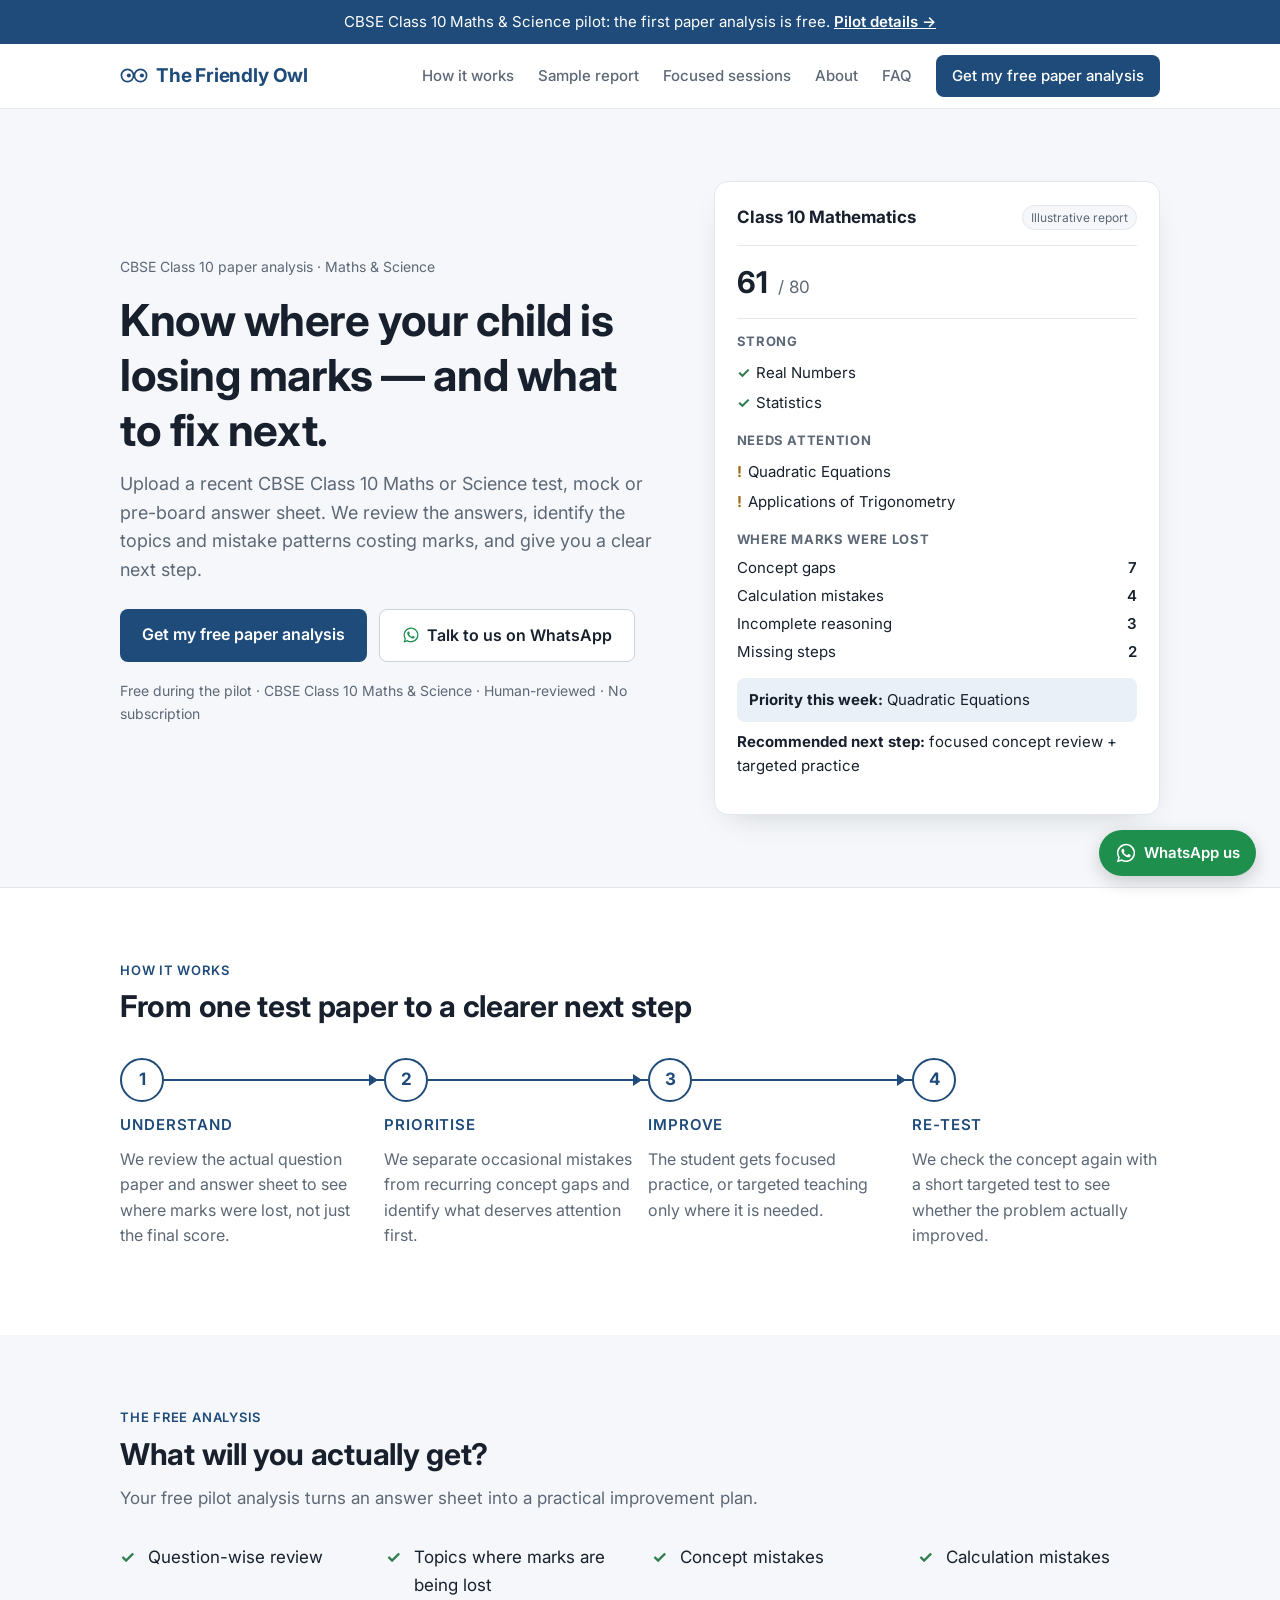
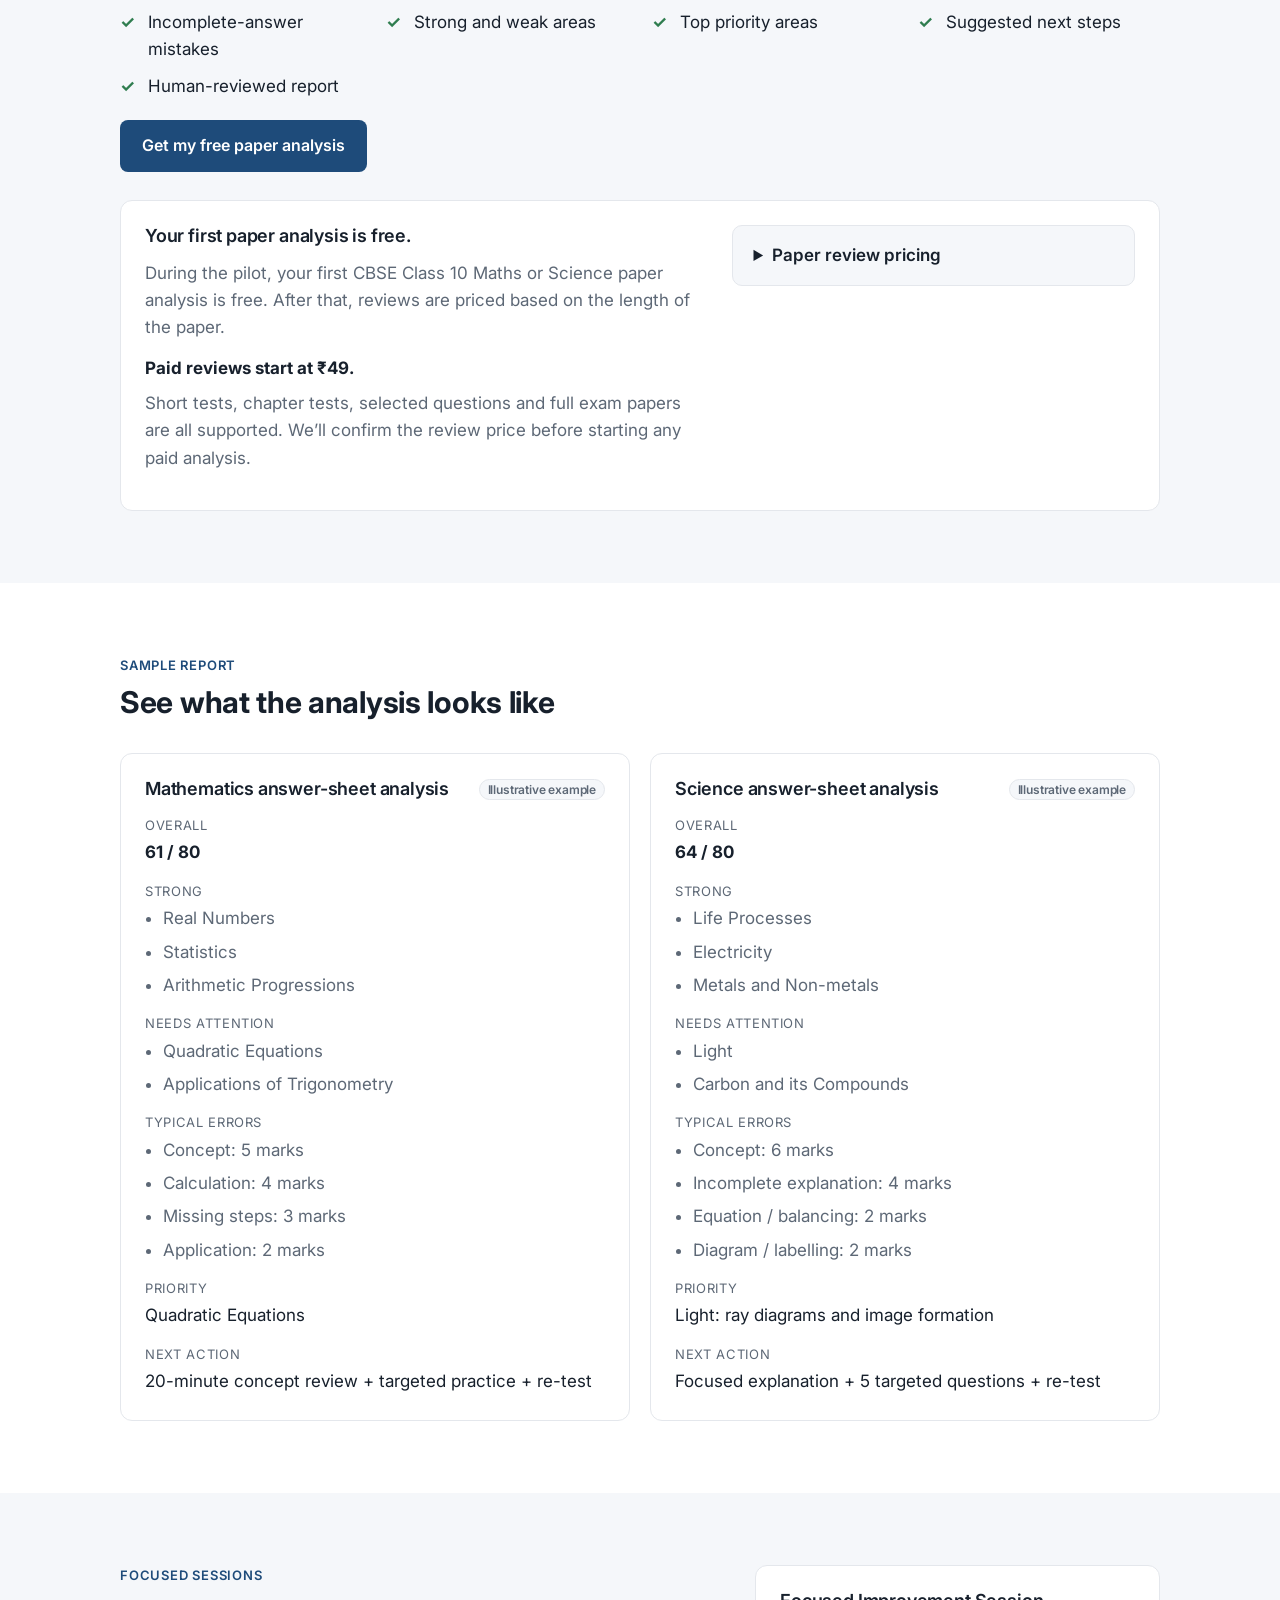
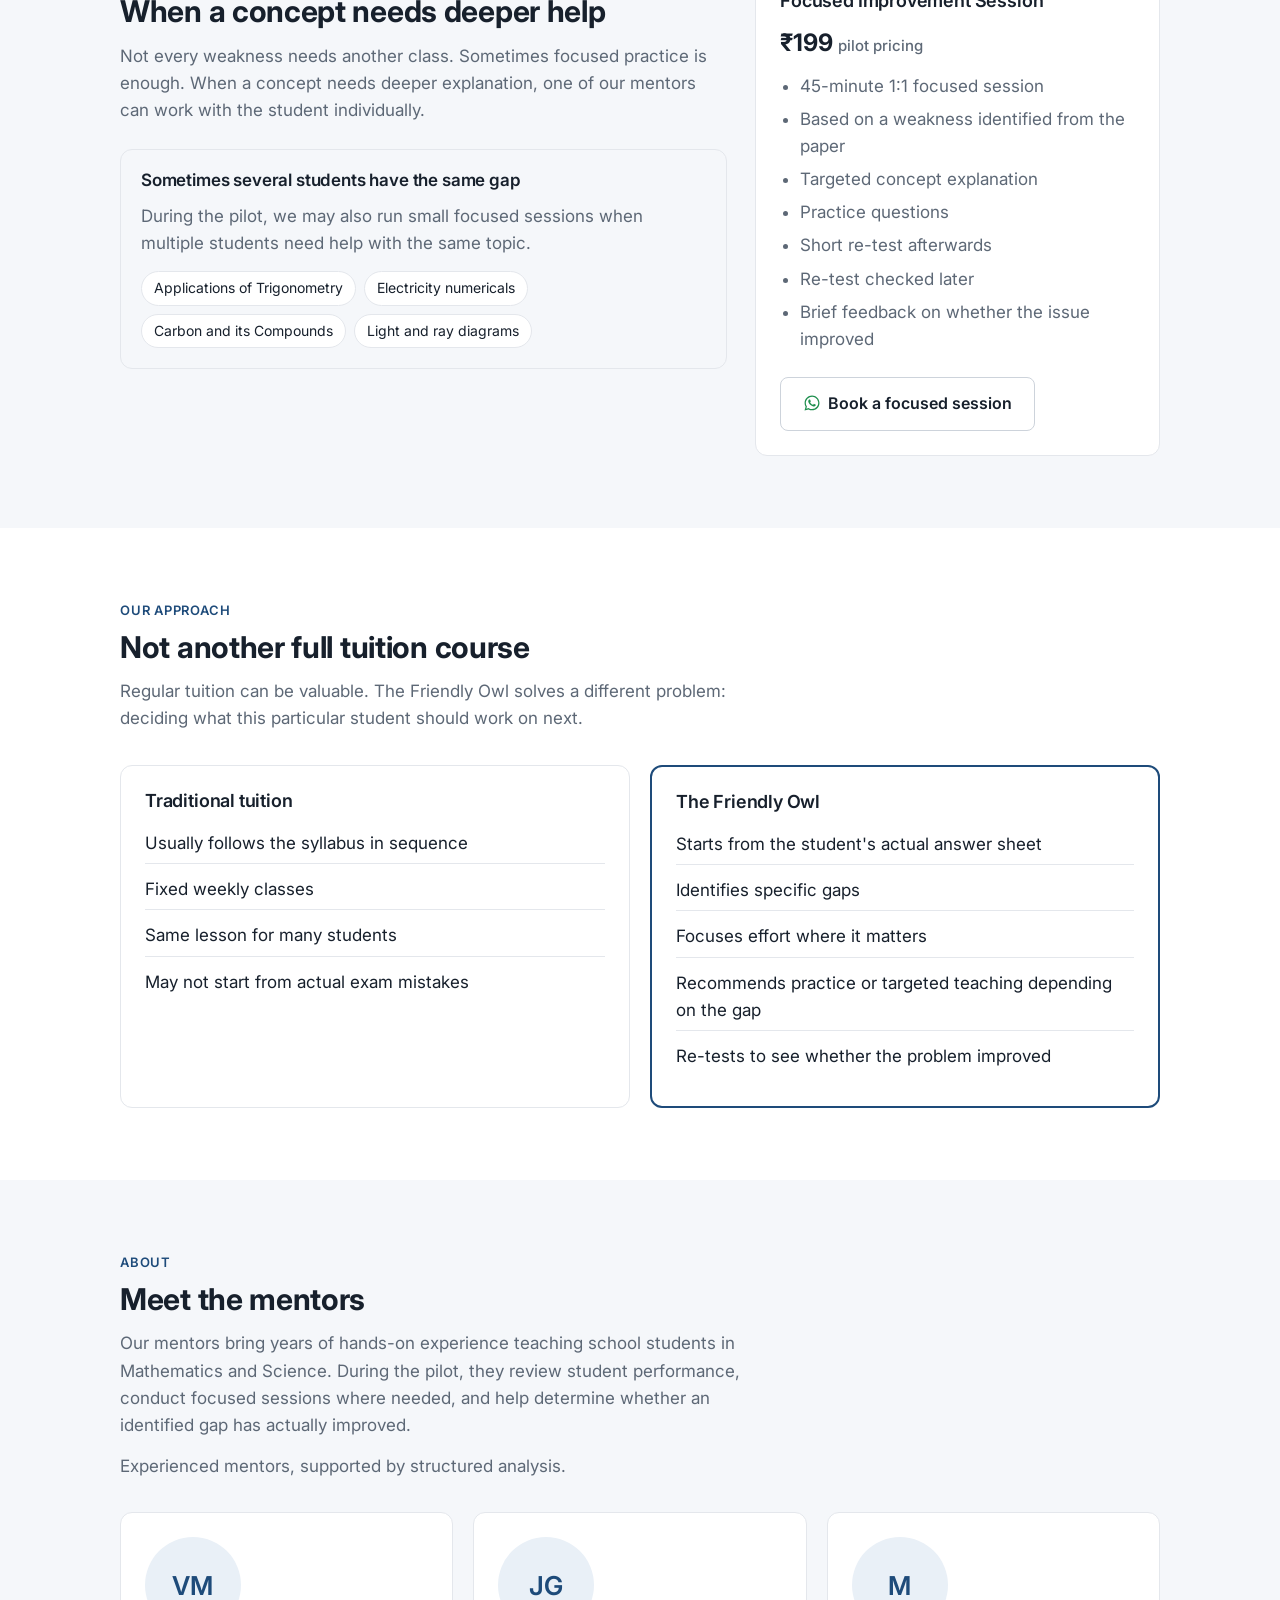
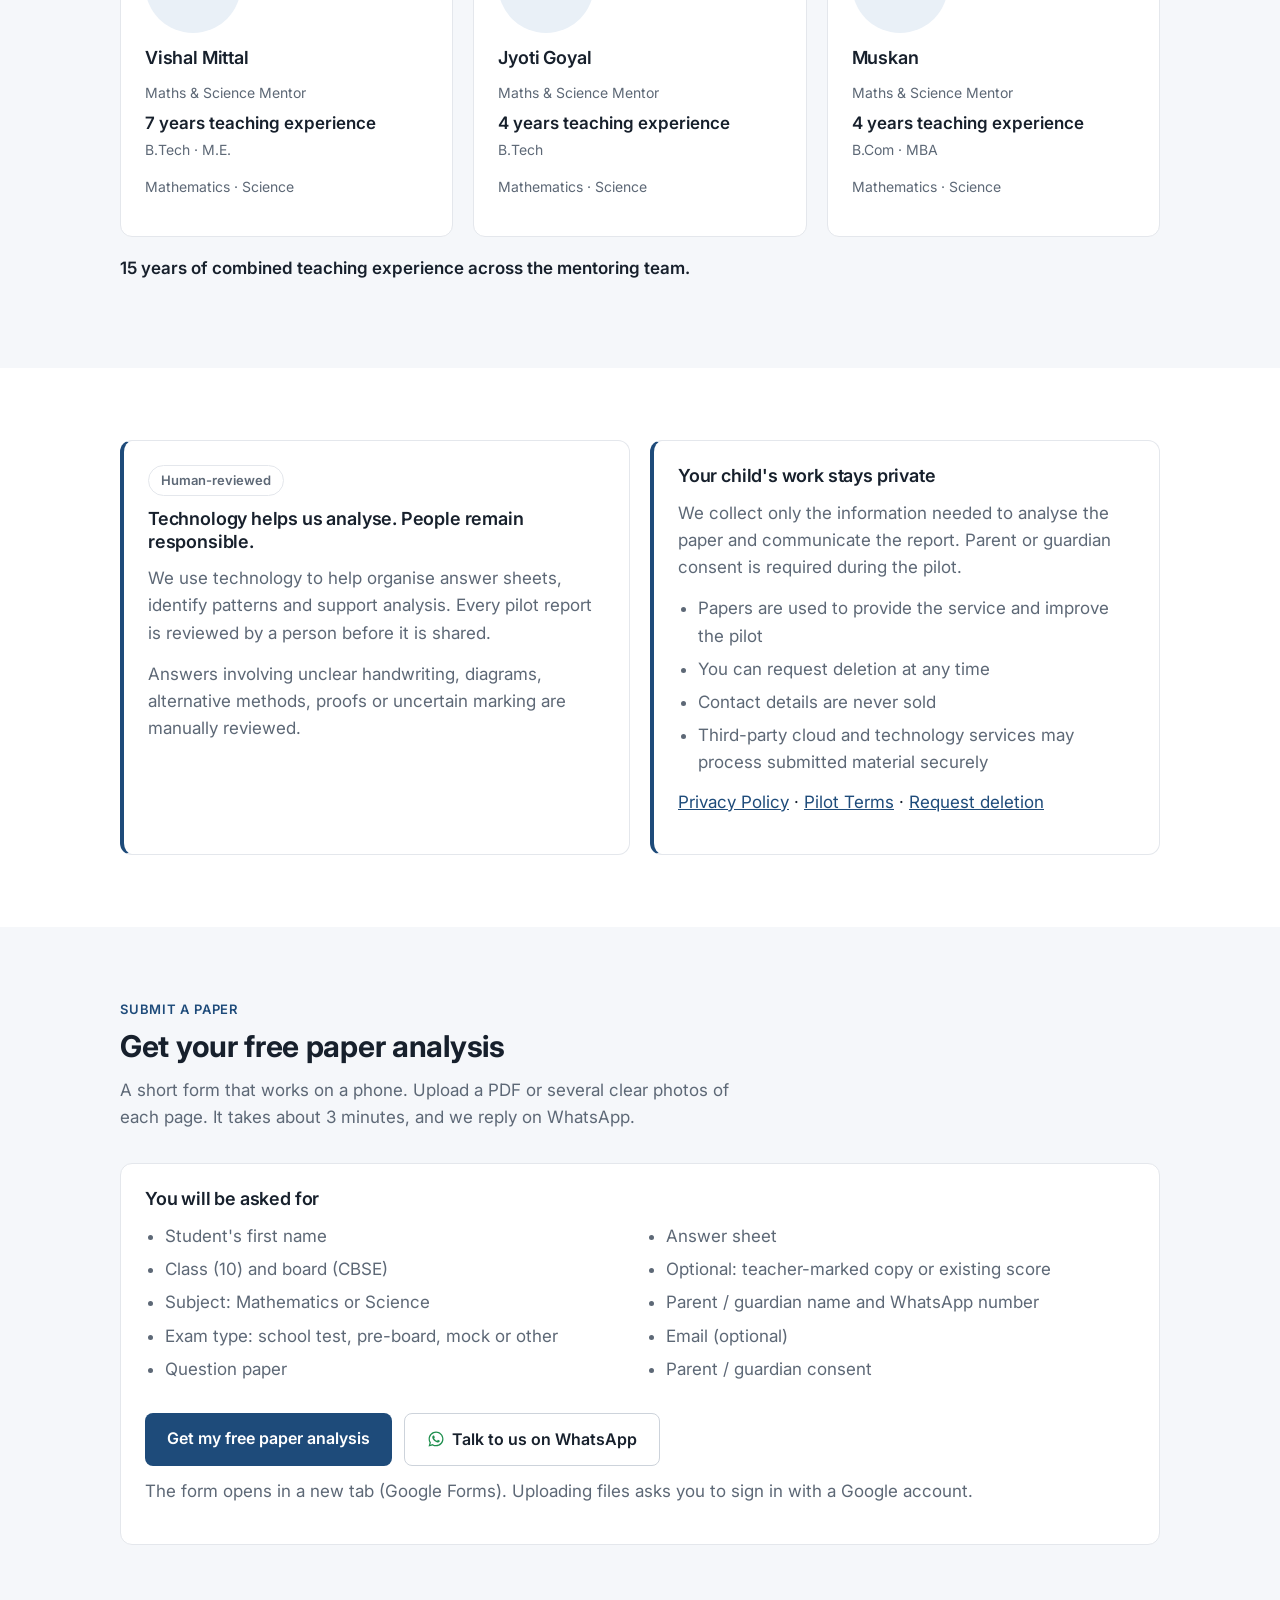
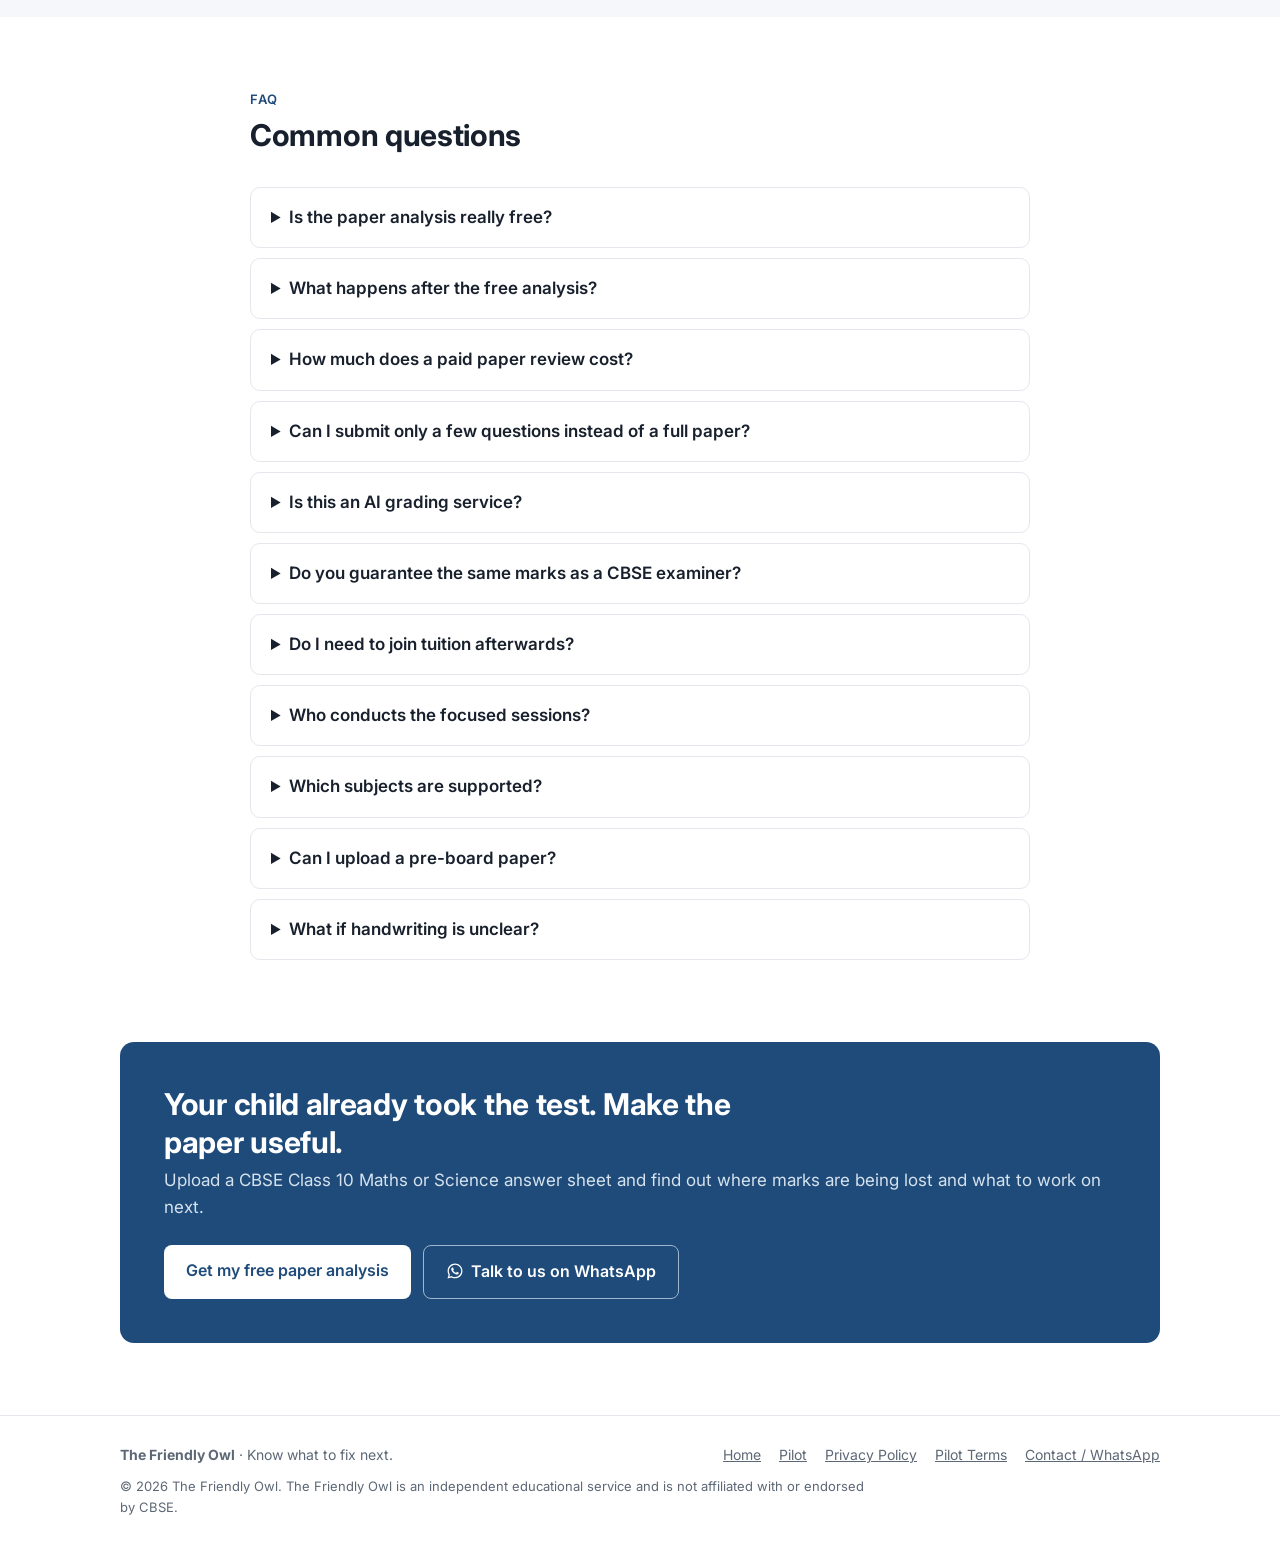
==== index.html @ 7be4ece8 "Prepare Fillout embed: set SITE.filloutId to show the upload form on the page While filloutId is emp" ====
<!doctype html>
<html lang="en">
<head>
<meta charset="utf-8">
<meta name="viewport" content="width=device-width, initial-scale=1">
<title>The Friendly Owl | CBSE Class 10 Maths &amp; Science Paper Analysis</title>
<meta name="description" content="Upload a CBSE Class 10 Maths or Science answer sheet. Find where marks are being lost, identify priority gaps and get a human-reviewed improvement plan from The Friendly Owl.">
<meta property="og:type" content="website">
<meta property="og:url" content="https://thenextmark.github.io/">
<meta property="og:site_name" content="The Friendly Owl">
<meta property="og:title" content="The Friendly Owl — Know what to fix next.">
<meta property="og:description" content="Human-reviewed CBSE Class 10 Maths &amp; Science paper analysis that helps students understand where marks are being lost and what to work on next.">
<meta name="twitter:card" content="summary">
<meta name="twitter:title" content="The Friendly Owl — Know what to fix next.">
<meta name="twitter:description" content="Human-reviewed CBSE Class 10 Maths &amp; Science paper analysis that helps students understand where marks are being lost and what to work on next.">
<link rel="preconnect" href="https://fonts.googleapis.com">
<link href="https://fonts.googleapis.com/css2?family=Inter:wght@400;500;600;700&display=swap" rel="stylesheet">
<link rel="stylesheet" href="style.css">
</head>
<body>

<!-- ANNOUNCEMENT BANNER: edit or delete this line for news -->
<div class="banner">CBSE Class 10 Maths &amp; Science pilot: the first paper analysis is free. <a href="pilot.html">Pilot details →</a></div>

<nav aria-label="Main">
  <div class="wrap">
    <a class="brand" href="index.html" aria-label="The Friendly Owl, home"><svg class="mark" viewBox="0 0 30 18" aria-hidden="true"><circle cx="8" cy="9" r="6.5"/><circle cx="22" cy="9" r="6.5"/><circle class="pupil" cx="9.5" cy="9" r="2.2"/><circle class="pupil" cx="23.5" cy="9" r="2.2"/></svg><span data-text="brand">The Friendly Owl</span></a>
    <div class="links">
      <a href="#how">How it works</a>
      <a href="#sample">Sample report</a>
      <a href="#sessions">Focused sessions</a>
      <a href="#about">About</a>
      <a href="#faq">FAQ</a>
      <a class="btn btn-main" data-link="form" href="https://docs.google.com/forms/d/e/1FAIpQLSd7H9h8vQdZ05kHGxzQ58__gGJom7AU5RpTnGGtokOtcam-9w/viewform" target="_blank" rel="noopener">Get my free paper analysis</a>
    </div>
  </div>
</nav>

<main>
<header class="hero">
  <div class="wrap">
    <div>
      <p class="meta">CBSE Class 10 paper analysis · Maths &amp; Science</p>
      <h1>Know where your child is losing marks — and what to fix next.</h1>
      <p class="lead">Upload a recent CBSE Class 10 Maths or Science test, mock or pre-board answer sheet. We review the answers, identify the topics and mistake patterns costing marks, and give you a clear next step.</p>
      <div class="btns">
        <a class="btn btn-main" data-link="form" href="https://docs.google.com/forms/d/e/1FAIpQLSd7H9h8vQdZ05kHGxzQ58__gGJom7AU5RpTnGGtokOtcam-9w/viewform" target="_blank" rel="noopener">Get my free paper analysis</a>
        <a class="btn btn-plain" data-link="whatsapp" href="https://wa.me/916361306106"><svg class="wa-ico" viewBox="0 0 24 24" aria-hidden="true"><path fill="currentColor" d="M12.04 2C6.58 2 2.13 6.45 2.13 11.91c0 1.75.46 3.45 1.32 4.95L2.05 22l5.25-1.38a9.9 9.9 0 0 0 4.74 1.21c5.46 0 9.91-4.45 9.91-9.91S17.5 2 12.04 2zm0 18.15a8.2 8.2 0 0 1-4.2-1.15l-.3-.18-3.12.82.83-3.04-.2-.31a8.24 8.24 0 1 1 6.99 3.86zm4.52-6.16c-.25-.12-1.47-.72-1.69-.81-.23-.08-.39-.12-.56.13-.16.25-.64.81-.79.97-.14.17-.29.19-.54.06-.25-.12-1.05-.39-1.99-1.23-.74-.66-1.23-1.47-1.38-1.72-.14-.25-.02-.38.11-.51.11-.11.25-.29.37-.43.13-.15.17-.25.25-.42.08-.16.04-.31-.02-.43-.06-.12-.56-1.34-.76-1.84-.2-.48-.41-.42-.56-.43h-.48c-.17 0-.43.06-.66.31-.23.25-.87.85-.87 2.07 0 1.22.89 2.4 1.01 2.56.12.17 1.75 2.67 4.23 3.74.59.26 1.05.41 1.41.52.59.19 1.13.16 1.56.1.48-.07 1.47-.6 1.67-1.18.21-.58.21-1.07.14-1.18-.06-.1-.22-.16-.47-.28z"/></svg>Talk to us on WhatsApp</a>
      </div>
      <p class="trustline">Free during the pilot · CBSE Class 10 Maths &amp; Science · Human-reviewed · No subscription</p>
    </div>

    <div class="review" role="img" aria-label="Illustrative report: Class 10 Mathematics, 61 out of 80. Strong in Real Numbers and Statistics. Needs attention in Quadratic Equations and Applications of Trigonometry. Priority this week: Quadratic Equations.">
      <div class="top"><strong>Class 10 Mathematics</strong><span class="illus">Illustrative report</span></div>
      <div class="score"><b>61</b><span class="muted">/ 80</span></div>
      <h4>Strong</h4>
      <ul><li><span class="ok-i" aria-hidden="true">✓</span>Real Numbers</li><li><span class="ok-i" aria-hidden="true">✓</span>Statistics</li></ul>
      <h4>Needs attention</h4>
      <ul><li><span class="warn-i" aria-hidden="true">!</span>Quadratic Equations</li><li><span class="warn-i" aria-hidden="true">!</span>Applications of Trigonometry</li></ul>
      <h4>Where marks were lost</h4>
      <div class="lost"><span>Concept gaps</span><span>7</span><span>Calculation mistakes</span><span>4</span><span>Incomplete reasoning</span><span>3</span><span>Missing steps</span><span>2</span></div>
      <div class="priority"><strong>Priority this week:</strong> Quadratic Equations</div>
      <p class="next"><strong>Recommended next step:</strong> focused concept review + targeted practice</p>
    </div>
  </div>
</header>

<section id="how">
  <div class="wrap">
    <div class="section-head">
      <div class="label">How it works</div>
      <h2>From one test paper to a clearer next step</h2>
    </div>
    <ol class="timeline" style="list-style:none;padding:0;margin:0">
      <li class="stage"><span class="dot" aria-hidden="true">1</span><h3>Understand</h3><p>We review the actual question paper and answer sheet to see where marks were lost, not just the final score.</p></li>
      <li class="stage"><span class="dot" aria-hidden="true">2</span><h3>Prioritise</h3><p>We separate occasional mistakes from recurring concept gaps and identify what deserves attention first.</p></li>
      <li class="stage"><span class="dot" aria-hidden="true">3</span><h3>Improve</h3><p>The student gets focused practice, or targeted teaching only where it is needed.</p></li>
      <li class="stage"><span class="dot" aria-hidden="true">4</span><h3>Re-test</h3><p>We check the concept again with a short targeted test to see whether the problem actually improved.</p></li>
    </ol>
  </div>
</section>

<section id="get" class="soft">
  <div class="wrap">
    <div class="section-head">
      <div class="label">The free analysis</div>
      <h2>What will you actually get?</h2>
      <p class="muted">Your free pilot analysis turns an answer sheet into a practical improvement plan.</p>
    </div>
    <ul class="getlist">
      <li>Question-wise review</li>
      <li>Topics where marks are being lost</li>
      <li>Concept mistakes</li>
      <li>Calculation mistakes</li>
      <li>Incomplete-answer mistakes</li>
      <li>Strong and weak areas</li>
      <li>Top priority areas</li>
      <li>Suggested next steps</li>
      <li>Human-reviewed report</li>
    </ul>
    <a class="btn btn-main" data-link="form" href="https://docs.google.com/forms/d/e/1FAIpQLSd7H9h8vQdZ05kHGxzQ58__gGJom7AU5RpTnGGtokOtcam-9w/viewform" target="_blank" rel="noopener">Get my free paper analysis</a>
  <!-- PAPER REVIEW PRICING: price is by total maximum marks reviewed (same for Maths and Science). Edit the slabs here and on pilot.html. -->
    <div class="card review-price">
      <div class="rp-main">
        <h3>Your first paper analysis is free.</h3>
        <p class="muted">During the pilot, your first CBSE Class 10 Maths or Science paper analysis is free. After that, reviews are priced based on the length of the paper.</p>
        <p class="rp-from"><strong>Paid reviews start at ₹49.</strong></p>
        <p class="muted small">Short tests, chapter tests, selected questions and full exam papers are all supported. We’ll confirm the review price before starting any paid analysis.</p>
      </div>
      <details class="rp-detail"><summary>Paper review pricing</summary>
        <p class="small">First review: <strong>free</strong>. Then priced by the total marks being reviewed:</p>
        <ul class="slabs"><li><span>Up to 20 marks</span><b>₹49</b></li><li><span>21–40 marks</span><b>₹79</b></li><li><span>41–60 marks</span><b>₹119</b></li><li><span>61–80 marks</span><b>₹149</b></li></ul>
        <p class="small">Same pricing for Maths and Science. If the marks aren’t clear on the paper, we’ll confirm the price after checking your submission.</p>
      </details>
    </div>
  </div>
</section>

<section id="sample">
  <div class="wrap">
    <div class="section-head">
      <div class="label">Sample report</div>
      <h2>See what the analysis looks like</h2>
    </div>
    <div class="samples">
      <article class="card sample">
        <h3>Mathematics answer-sheet analysis <span class="illus">Illustrative example</span></h3>
        <dl>
          <dt>Overall</dt><dd><strong>61 / 80</strong></dd>
          <dt>Strong</dt><dd><ul><li>Real Numbers</li><li>Statistics</li><li>Arithmetic Progressions</li></ul></dd>
          <dt>Needs attention</dt><dd><ul><li>Quadratic Equations</li><li>Applications of Trigonometry</li></ul></dd>
          <dt>Typical errors</dt><dd><ul><li>Concept: 5 marks</li><li>Calculation: 4 marks</li><li>Missing steps: 3 marks</li><li>Application: 2 marks</li></ul></dd>
          <dt>Priority</dt><dd>Quadratic Equations</dd>
          <dt>Next action</dt><dd>20-minute concept review + targeted practice + re-test</dd>
        </dl>
      </article>
      <article class="card sample">
        <h3>Science answer-sheet analysis <span class="illus">Illustrative example</span></h3>
        <dl>
          <dt>Overall</dt><dd><strong>64 / 80</strong></dd>
          <dt>Strong</dt><dd><ul><li>Life Processes</li><li>Electricity</li><li>Metals and Non-metals</li></ul></dd>
          <dt>Needs attention</dt><dd><ul><li>Light</li><li>Carbon and its Compounds</li></ul></dd>
          <dt>Typical errors</dt><dd><ul><li>Concept: 6 marks</li><li>Incomplete explanation: 4 marks</li><li>Equation / balancing: 2 marks</li><li>Diagram / labelling: 2 marks</li></ul></dd>
          <dt>Priority</dt><dd>Light: ray diagrams and image formation</dd>
          <dt>Next action</dt><dd>Focused explanation + 5 targeted questions + re-test</dd>
        </dl>
      </article>
    </div>
  </div>
</section>

<section id="sessions" class="soft">
  <div class="wrap">
    <div class="session-wrap">
      <div>
        <div class="label">Focused sessions</div>
        <h2>When a concept needs deeper help</h2>
        <p class="muted">Not every weakness needs another class. Sometimes focused practice is enough. When a concept needs deeper explanation, one of our mentors can work with the student individually.</p>
        <div class="mini">
          <h3>Sometimes several students have the same gap</h3>
          <p class="muted small">During the pilot, we may also run small focused sessions when multiple students need help with the same topic.</p>
          <div class="chips"><span>Applications of Trigonometry</span><span>Electricity numericals</span><span>Carbon and its Compounds</span><span>Light and ray diagrams</span></div>
        </div>
      </div>
      <div class="card session-card">
        <h3>Focused Improvement Session</h3>
        <div class="price"><span data-text="price">₹199</span> <small>pilot pricing</small></div>
        <ul>
          <li>45-minute 1:1 focused session</li>
          <li>Based on a weakness identified from the paper</li>
          <li>Targeted concept explanation</li>
          <li>Practice questions</li>
          <li>Short re-test afterwards</li>
          <li>Re-test checked later</li>
          <li>Brief feedback on whether the issue improved</li>
        </ul>
        <div class="btns" style="margin-bottom:0"><a class="btn btn-plain" data-link="session" href="https://wa.me/916361306106"><svg class="wa-ico" viewBox="0 0 24 24" aria-hidden="true"><path fill="currentColor" d="M12.04 2C6.58 2 2.13 6.45 2.13 11.91c0 1.75.46 3.45 1.32 4.95L2.05 22l5.25-1.38a9.9 9.9 0 0 0 4.74 1.21c5.46 0 9.91-4.45 9.91-9.91S17.5 2 12.04 2zm0 18.15a8.2 8.2 0 0 1-4.2-1.15l-.3-.18-3.12.82.83-3.04-.2-.31a8.24 8.24 0 1 1 6.99 3.86zm4.52-6.16c-.25-.12-1.47-.72-1.69-.81-.23-.08-.39-.12-.56.13-.16.25-.64.81-.79.97-.14.17-.29.19-.54.06-.25-.12-1.05-.39-1.99-1.23-.74-.66-1.23-1.47-1.38-1.72-.14-.25-.02-.38.11-.51.11-.11.25-.29.37-.43.13-.15.17-.25.25-.42.08-.16.04-.31-.02-.43-.06-.12-.56-1.34-.76-1.84-.2-.48-.41-.42-.56-.43h-.48c-.17 0-.43.06-.66.31-.23.25-.87.85-.87 2.07 0 1.22.89 2.4 1.01 2.56.12.17 1.75 2.67 4.23 3.74.59.26 1.05.41 1.41.52.59.19 1.13.16 1.56.1.48-.07 1.47-.6 1.67-1.18.21-.58.21-1.07.14-1.18-.06-.1-.22-.16-.47-.28z"/></svg>Book a focused session</a></div>
      </div>
    </div>
  </div>
</section>

<section>
  <div class="wrap">
    <div class="section-head">
      <div class="label">Our approach</div>
      <h2>Not another full tuition course</h2>
      <p class="muted">Regular tuition can be valuable. <span data-text="brand">The Friendly Owl</span> solves a different problem: deciding what this particular student should work on next.</p>
    </div>
    <div class="compare">
      <div class="card"><h3>Traditional tuition</h3><ul><li>Usually follows the syllabus in sequence</li><li>Fixed weekly classes</li><li>Same lesson for many students</li><li>May not start from actual exam mistakes</li></ul></div>
      <div class="card us"><h3 data-text="brand">The Friendly Owl</h3><ul><li>Starts from the student's actual answer sheet</li><li>Identifies specific gaps</li><li>Focuses effort where it matters</li><li>Recommends practice or targeted teaching depending on the gap</li><li>Re-tests to see whether the problem improved</li></ul></div>
    </div>
  </div>
</section>

<section id="about" class="soft">
  <div class="wrap">
    <div class="section-head">
      <div class="label">About</div>
      <h2>Meet the mentors</h2>
      <p class="muted">Our mentors bring years of hands-on experience teaching school students in Mathematics and Science. During the pilot, they review student performance, conduct focused sessions where needed, and help determine whether an identified gap has actually improved.</p>
      <p class="muted small">Experienced mentors, supported by structured analysis.</p>
    </div>
    <!-- Mentor cards: to add a photo, replace <div class="photo">XX</div> with <img src="photos/name.jpg" alt="Name, Maths & Science Mentor">. -->
    <div class="grid g3">
      <div class="card profile mentor"><div class="photo" aria-hidden="true">VM</div><h3>Vishal Mittal</h3><span class="role">Maths &amp; Science Mentor</span><p class="exp">7 years teaching experience</p><p class="meta2">B.Tech · M.E.</p><p class="meta2">Mathematics · Science</p></div>
      <div class="card profile mentor"><div class="photo" aria-hidden="true">JG</div><h3>Jyoti Goyal</h3><span class="role">Maths &amp; Science Mentor</span><p class="exp">4 years teaching experience</p><p class="meta2">B.Tech</p><p class="meta2">Mathematics · Science</p></div>
      <div class="card profile mentor"><div class="photo" aria-hidden="true">M</div><h3>Muskan</h3><span class="role">Maths &amp; Science Mentor</span><p class="exp">4 years teaching experience</p><p class="meta2">B.Com · MBA</p><p class="meta2">Mathematics · Science</p></div>
    </div>
    <p class="combined">15 years of combined teaching experience across the mentoring team.</p>
  </div>
</section>

<section>
  <div class="wrap">
    <div class="grid" style="grid-template-columns:repeat(auto-fit,minmax(300px,1fr))">
      <div class="card note-card">
        <span class="badge">Human-reviewed</span>
        <h3>Technology helps us analyse. People remain responsible.</h3>
        <p class="muted">We use technology to help organise answer sheets, identify patterns and support analysis. Every pilot report is reviewed by a person before it is shared.</p>
        <p class="muted">Answers involving unclear handwriting, diagrams, alternative methods, proofs or uncertain marking are manually reviewed.</p>
      </div>
      <div class="card note-card">
        <h3>Your child's work stays private</h3>
        <p class="muted">We collect only the information needed to analyse the paper and communicate the report. Parent or guardian consent is required during the pilot.</p>
        <ul>
          <li>Papers are used to provide the service and improve the pilot</li>
          <li>You can request deletion at any time</li>
          <li>Contact details are never sold</li>
          <li>Third-party cloud and technology services may process submitted material securely</li>
        </ul>
        <p class="small" style="margin-top:12px"><a href="privacy.html">Privacy Policy</a> · <a href="terms.html">Pilot Terms</a> · <a href="privacy.html#deletion">Request deletion</a></p>
      </div>
    </div>
  </div>
</section>

<section id="start" class="soft">
  <div class="wrap">
    <div class="section-head">
      <div class="label">Submit a paper</div>
      <h2>Get your free paper analysis</h2>
      <p class="muted">A short form that works on a phone. Upload a PDF or several clear photos of each page. It takes about 3 minutes, and we reply on WhatsApp.</p>
    </div>
    <!-- UPLOAD FORM: when SITE.filloutId is set in config.js, the Fillout form appears here and the Google Form card below is hidden. -->
    <div id="fillout-slot" class="card fillout-card" hidden></div>
    <div class="card gform-only">
      <h3>You will be asked for</h3>
      <ul class="reqlist">
        <li>Student's first name</li><li>Class (10) and board (CBSE)</li><li>Subject: Mathematics or Science</li><li>Exam type: school test, pre-board, mock or other</li>
        <li>Question paper</li><li>Answer sheet</li><li>Optional: teacher-marked copy or existing score</li>
        <li>Parent / guardian name and WhatsApp number</li><li>Email (optional)</li><li>Parent / guardian consent</li>
      </ul>
      <div class="btns" style="margin-bottom:0">
        <a class="btn btn-main" data-link="form" href="https://docs.google.com/forms/d/e/1FAIpQLSd7H9h8vQdZ05kHGxzQ58__gGJom7AU5RpTnGGtokOtcam-9w/viewform" target="_blank" rel="noopener">Get my free paper analysis</a>
        <a class="btn btn-plain" data-link="whatsapp" href="https://wa.me/916361306106"><svg class="wa-ico" viewBox="0 0 24 24" aria-hidden="true"><path fill="currentColor" d="M12.04 2C6.58 2 2.13 6.45 2.13 11.91c0 1.75.46 3.45 1.32 4.95L2.05 22l5.25-1.38a9.9 9.9 0 0 0 4.74 1.21c5.46 0 9.91-4.45 9.91-9.91S17.5 2 12.04 2zm0 18.15a8.2 8.2 0 0 1-4.2-1.15l-.3-.18-3.12.82.83-3.04-.2-.31a8.24 8.24 0 1 1 6.99 3.86zm4.52-6.16c-.25-.12-1.47-.72-1.69-.81-.23-.08-.39-.12-.56.13-.16.25-.64.81-.79.97-.14.17-.29.19-.54.06-.25-.12-1.05-.39-1.99-1.23-.74-.66-1.23-1.47-1.38-1.72-.14-.25-.02-.38.11-.51.11-.11.25-.29.37-.43.13-.15.17-.25.25-.42.08-.16.04-.31-.02-.43-.06-.12-.56-1.34-.76-1.84-.2-.48-.41-.42-.56-.43h-.48c-.17 0-.43.06-.66.31-.23.25-.87.85-.87 2.07 0 1.22.89 2.4 1.01 2.56.12.17 1.75 2.67 4.23 3.74.59.26 1.05.41 1.41.52.59.19 1.13.16 1.56.1.48-.07 1.47-.6 1.67-1.18.21-.58.21-1.07.14-1.18-.06-.1-.22-.16-.47-.28z"/></svg>Talk to us on WhatsApp</a>
      </div>
      <p class="muted small" style="margin-top:12px">The form opens in a new tab (Google Forms). Uploading files asks you to sign in with a Google account.</p>
    </div>
  </div>
</section>

<section id="faq">
  <div class="wrap" style="max-width:820px">
    <div class="section-head">
      <div class="label">FAQ</div>
      <h2>Common questions</h2>
    </div>
    <details><summary>Is the paper analysis really free?</summary><p>Yes. During the pilot, the first CBSE Class 10 Maths or Science paper analysis for a student is free.</p></details>
    <details><summary>What happens after the free analysis?</summary><p>Subsequent paper reviews are paid and are priced based on the total marks being reviewed. Smaller tests cost less than full exam papers.</p></details>
    <details><summary>How much does a paid paper review cost?</summary><p>Pilot pricing starts at ₹49 for shorter tests. The review price depends on the total marks covered by the paper or selected questions, and we confirm the price before starting.</p></details>
    <details><summary>Can I submit only a few questions instead of a full paper?</summary><p>Yes. You can submit a chapter test, selected questions or part of an exam. Pricing is based on the total marks being reviewed.</p></details>
    <details><summary>Is this an AI grading service?</summary><p>No. Technology helps us analyse papers, but every pilot report is human-reviewed. The goal is not simply to assign marks. It is to identify where marks are being lost and what the student should work on next.</p></details>
    <details><summary>Do you guarantee the same marks as a CBSE examiner?</summary><p>No. School and board marking can involve examiner judgment. We use CBSE-style marking principles and focus primarily on identifying learning and answer-writing gaps.</p></details>
    <details><summary>Do I need to join tuition afterwards?</summary><p>No. The report may recommend practice, revision or a focused teaching session, depending on the gap.</p></details>
    <details><summary>Who conducts the focused sessions?</summary><p>Our focused sessions are conducted by members of The Friendly Owl mentoring team, who have several years of experience teaching Mathematics and Science.</p></details>
    <details><summary>Which subjects are supported?</summary><p>The current pilot supports CBSE Class 10 Mathematics and Science.</p></details>
    <details><summary>Can I upload a pre-board paper?</summary><p>Yes. Pre-board, school test and mock papers are ideal.</p></details>
    <details><summary>What if handwriting is unclear?</summary><p>We manually review uncertain answers. If a page cannot be read reliably, we may request a clearer image.</p></details>
  </div>
</section>

<section class="closing" style="padding-top:0">
  <div class="wrap">
    <div class="cta">
      <div><h2 style="margin-bottom:6px">Your child already took the test. Make the paper useful.</h2><p>Upload a CBSE Class 10 Maths or Science answer sheet and find out where marks are being lost and what to work on next.</p></div>
      <div class="btns" style="margin:0">
        <a class="btn" data-link="form" href="https://docs.google.com/forms/d/e/1FAIpQLSd7H9h8vQdZ05kHGxzQ58__gGJom7AU5RpTnGGtokOtcam-9w/viewform" target="_blank" rel="noopener">Get my free paper analysis</a>
        <a class="btn btn-plain on-dark" data-link="whatsapp" href="https://wa.me/916361306106"><svg class="wa-ico" viewBox="0 0 24 24" aria-hidden="true"><path fill="currentColor" d="M12.04 2C6.58 2 2.13 6.45 2.13 11.91c0 1.75.46 3.45 1.32 4.95L2.05 22l5.25-1.38a9.9 9.9 0 0 0 4.74 1.21c5.46 0 9.91-4.45 9.91-9.91S17.5 2 12.04 2zm0 18.15a8.2 8.2 0 0 1-4.2-1.15l-.3-.18-3.12.82.83-3.04-.2-.31a8.24 8.24 0 1 1 6.99 3.86zm4.52-6.16c-.25-.12-1.47-.72-1.69-.81-.23-.08-.39-.12-.56.13-.16.25-.64.81-.79.97-.14.17-.29.19-.54.06-.25-.12-1.05-.39-1.99-1.23-.74-.66-1.23-1.47-1.38-1.72-.14-.25-.02-.38.11-.51.11-.11.25-.29.37-.43.13-.15.17-.25.25-.42.08-.16.04-.31-.02-.43-.06-.12-.56-1.34-.76-1.84-.2-.48-.41-.42-.56-.43h-.48c-.17 0-.43.06-.66.31-.23.25-.87.85-.87 2.07 0 1.22.89 2.4 1.01 2.56.12.17 1.75 2.67 4.23 3.74.59.26 1.05.41 1.41.52.59.19 1.13.16 1.56.1.48-.07 1.47-.6 1.67-1.18.21-.58.21-1.07.14-1.18-.06-.1-.22-.16-.47-.28z"/></svg>Talk to us on WhatsApp</a>
      </div>
    </div>
  </div>
</section>
</main>

<footer>
  <div class="wrap">
    <span><strong data-text="brand">The Friendly Owl</strong> · Know what to fix next.</span>
    <span class="footlinks"><a href="index.html">Home</a><a href="pilot.html">Pilot</a><a href="privacy.html">Privacy Policy</a><a href="terms.html">Pilot Terms</a><a data-link="whatsapp" href="https://wa.me/916361306106">Contact / WhatsApp</a></span>
    <span class="legal">© 2026 <span data-text="brand">The Friendly Owl</span>. <span class="disclaimer">The Friendly Owl is an independent educational service and is not affiliated with or endorsed by CBSE.</span></span>
  </div>
</footer>

<a class="wa-float" data-link="whatsapp" href="https://wa.me/916361306106" aria-label="Chat with us on WhatsApp"><svg class="wa-ico" viewBox="0 0 24 24" aria-hidden="true"><path fill="currentColor" d="M12.04 2C6.58 2 2.13 6.45 2.13 11.91c0 1.75.46 3.45 1.32 4.95L2.05 22l5.25-1.38a9.9 9.9 0 0 0 4.74 1.21c5.46 0 9.91-4.45 9.91-9.91S17.5 2 12.04 2zm0 18.15a8.2 8.2 0 0 1-4.2-1.15l-.3-.18-3.12.82.83-3.04-.2-.31a8.24 8.24 0 1 1 6.99 3.86zm4.52-6.16c-.25-.12-1.47-.72-1.69-.81-.23-.08-.39-.12-.56.13-.16.25-.64.81-.79.97-.14.17-.29.19-.54.06-.25-.12-1.05-.39-1.99-1.23-.74-.66-1.23-1.47-1.38-1.72-.14-.25-.02-.38.11-.51.11-.11.25-.29.37-.43.13-.15.17-.25.25-.42.08-.16.04-.31-.02-.43-.06-.12-.56-1.34-.76-1.84-.2-.48-.41-.42-.56-.43h-.48c-.17 0-.43.06-.66.31-.23.25-.87.85-.87 2.07 0 1.22.89 2.4 1.01 2.56.12.17 1.75 2.67 4.23 3.74.59.26 1.05.41 1.41.52.59.19 1.13.16 1.56.1.48-.07 1.47-.6 1.67-1.18.21-.58.21-1.07.14-1.18-.06-.1-.22-.16-.47-.28z"/></svg><span>WhatsApp us</span></a>
<script src="config.js"></script>
</body>
</html>
---- style.css ----
/* Shared styles for every page of The Friendly Owl */
:root{
  --ink:#17202c; --muted:#5d6876; --line:#e4e7ec; --bg:#ffffff; --soft:#f5f7fa;
  --accent:#1e4b7a; --accent-dark:#163a60; --accent-soft:#e9f0f7;
  --good:#2f7d4f; --ok:#9a6b12; --weak:#b0413e;
}
*{box-sizing:border-box}
html{scroll-behavior:smooth}
body{margin:0;background:var(--bg);color:var(--ink);font-family:Inter,system-ui,-apple-system,"Segoe UI",Roboto,sans-serif;font-size:17px;line-height:1.6}
a{color:var(--accent)}
.wrap{max-width:1080px;margin:0 auto;padding:0 20px}
h1,h2,h3{line-height:1.25;margin:0 0 12px;letter-spacing:-.01em}
h1{font-size:clamp(30px,4.4vw,44px);font-weight:700}
h2{font-size:clamp(24px,3vw,30px);font-weight:700}
h3{font-size:18px;font-weight:600}
p{margin:0 0 14px}
.muted{color:var(--muted)}
section{padding:72px 0}
.soft{background:var(--soft)}
.section-head{max-width:640px;margin-bottom:32px}
.label{font-size:13px;font-weight:600;letter-spacing:.06em;text-transform:uppercase;color:var(--accent);margin-bottom:8px}

.btn{display:inline-block;padding:13px 22px;border-radius:8px;text-decoration:none;font-weight:600;font-size:16px}
.btn-main{background:var(--accent);color:#fff}
.btn-main:hover{background:var(--accent-dark)}
.btn-plain{border:1px solid #cdd3db;color:var(--ink);background:#fff}
.btn-plain:hover{border-color:var(--ink)}
.btns{display:flex;gap:12px;flex-wrap:wrap;margin:24px 0 18px}

.grid{display:grid;gap:20px}
.g3{grid-template-columns:repeat(auto-fit,minmax(260px,1fr))}
.g4{grid-template-columns:repeat(auto-fit,minmax(220px,1fr))}
.card{background:#fff;border:1px solid var(--line);border-radius:12px;padding:24px}
.card ul{padding-left:20px;margin:8px 0 0}
.card li{margin-bottom:6px;color:var(--muted)}

/* announcement banner (edit text on each page) */
.banner{background:var(--accent);color:#fff;font-size:15px;text-align:center;padding:10px 20px}
.banner a{color:#fff;font-weight:600}

/* nav */
nav{position:sticky;top:0;z-index:10;background:rgba(255,255,255,.97);border-bottom:1px solid var(--line)}
nav .wrap{display:flex;align-items:center;justify-content:space-between;height:64px}
.brand{font-weight:700;font-size:19px;color:var(--ink);text-decoration:none}
.brand span{color:var(--accent)}
.links{display:flex;align-items:center;gap:24px}
.links a{color:var(--muted);text-decoration:none;font-size:15px;font-weight:500}
.links a.active{color:var(--ink)}
.links a.btn{color:#fff;padding:9px 16px}
@media(max-width:780px){.links a:not(.btn){display:none}}

/* hero */
.hero{padding:72px 0;background:var(--soft);border-bottom:1px solid var(--line)}
.hero .wrap{display:grid;grid-template-columns:1.1fr .9fr;gap:48px;align-items:center}
.hero.single .wrap{grid-template-columns:1fr;max-width:820px}
@media(max-width:880px){.hero .wrap{grid-template-columns:1fr}}
.hero .meta{font-size:14px;color:var(--muted);margin-bottom:14px}
.hero .lead{font-size:18px;color:var(--muted)}
.assure{display:flex;flex-wrap:wrap;gap:8px 20px;font-size:14px;color:var(--muted)}
.assure span::before{content:"✓ ";color:var(--good);font-weight:700}

/* example report */
.report{background:#fff;border:1px solid var(--line);border-radius:12px;overflow:hidden}
.report .head{padding:16px 20px;border-bottom:1px solid var(--line);display:flex;justify-content:space-between;align-items:baseline}
.report .head small{color:var(--muted)}
.report table{width:100%;border-collapse:collapse;font-size:14px}
.report td{padding:11px 20px;border-bottom:1px solid var(--line)}
.report tr:last-child td{border-bottom:0}
.report .foot{padding:14px 20px;background:var(--soft);font-size:14px;border-top:1px solid var(--line)}
.lvl{font-size:12px;font-weight:600;padding:2px 9px;border-radius:999px;white-space:nowrap}
.l-good{background:#e6f2ea;color:var(--good)}
.l-ok{background:#f7efdc;color:var(--ok)}
.l-weak{background:#f6e3e2;color:var(--weak)}

/* steps */
.step .n{width:34px;height:34px;border-radius:50%;background:var(--accent-soft);color:var(--accent);display:grid;place-items:center;font-weight:700;margin-bottom:14px}

/* programme card on home */
.programme{display:flex;justify-content:space-between;align-items:center;gap:24px;flex-wrap:wrap;border-left:4px solid var(--accent)}
.tag{display:inline-block;font-size:12px;font-weight:600;color:var(--accent);background:var(--accent-soft);padding:3px 10px;border-radius:999px;margin-bottom:10px}

/* pricing */
.price{font-size:28px;font-weight:700;margin:4px 0 10px}
.price small{font-size:15px;color:var(--muted);font-weight:500}

/* team */
.person{text-align:center}
.person img,.person .photo{width:104px;height:104px;border-radius:50%;object-fit:cover;margin:0 auto 14px;display:block}
.person .photo{background:#e9ecf0;color:#8a93a0;display:grid;place-items:center;font-size:13px}
.person .role{display:block;color:var(--muted);font-size:14px;margin-bottom:10px}
.person p{font-size:15px;color:var(--muted);margin:0}

/* faq */
details{background:#fff;border:1px solid var(--line);border-radius:10px;padding:16px 20px;margin-bottom:10px}
summary{font-weight:600;cursor:pointer}
details p{margin:10px 0 0;color:var(--muted)}

/* cta */
.cta{background:var(--accent);color:#fff;border-radius:14px;padding:44px;display:flex;justify-content:space-between;align-items:center;gap:24px;flex-wrap:wrap}
.cta p{color:#d6e2ee;margin:0}
.cta .btn{background:#fff;color:var(--accent)}

footer{border-top:1px solid var(--line);padding:28px 0;font-size:14px;color:var(--muted)}
footer .wrap{display:flex;justify-content:space-between;flex-wrap:wrap;gap:10px}
footer a{color:var(--muted)}

/* ---- v4 additions ---- */
.trustline{font-size:14px;color:var(--muted);margin-top:4px}
.illus{font-size:12px;color:var(--muted);background:var(--soft);border:1px solid var(--line);padding:2px 8px;border-radius:999px;white-space:nowrap}
.review{background:#fff;border:1px solid var(--line);border-radius:14px;padding:22px;box-shadow:0 12px 32px -18px rgba(23,32,44,.25)}
.review .top{display:flex;justify-content:space-between;align-items:center;gap:10px;margin-bottom:14px}
.review .score{display:flex;align-items:baseline;gap:10px;padding:12px 0;border-top:1px solid var(--line);border-bottom:1px solid var(--line);margin-bottom:12px}
.review .score b{font-size:30px}
.review h4{font-size:13px;text-transform:uppercase;letter-spacing:.05em;color:var(--muted);margin:12px 0 6px}
.review ul{list-style:none;padding:0;margin:0;font-size:15px}
.review li{padding:3px 0}
.ok-i{color:var(--good);font-weight:700;margin-right:6px}
.warn-i{color:var(--ok);font-weight:700;margin-right:6px}
.lost{display:grid;grid-template-columns:1fr auto;gap:4px 12px;font-size:15px}
.lost span:nth-child(even){font-weight:600;text-align:right}
.priority{margin-top:14px;padding:10px 12px;background:var(--accent-soft);border-radius:8px;font-size:15px}

.loop{display:grid;grid-template-columns:repeat(4,1fr);gap:0;margin:36px 0 8px;position:relative}
.loop .node{text-align:center;position:relative}
.loop .dot{width:56px;height:56px;border-radius:50%;background:#fff;border:2px solid var(--accent);color:var(--accent);display:grid;place-items:center;font-weight:700;margin:0 auto 10px;position:relative;z-index:1}
.loop .node:not(:last-child)::after{content:"";position:absolute;top:28px;left:calc(50% + 28px);right:calc(-50% + 28px);border-top:2px solid var(--accent)}
.loop .node strong{display:block}
.loop .node span{font-size:14px;color:var(--muted)}
.loopback{text-align:center;font-size:14px;color:var(--accent);margin-top:6px}
.loopback::before{content:"↺ "}
@media(max-width:640px){.loop{grid-template-columns:1fr 1fr;row-gap:24px}.loop .node::after{display:none}}

.samples{display:grid;grid-template-columns:1fr 1fr;gap:20px}
@media(max-width:820px){.samples{grid-template-columns:1fr}}
.sample h3{display:flex;justify-content:space-between;align-items:center;gap:8px}
.sample dl{margin:0}
.sample dt{font-size:13px;text-transform:uppercase;letter-spacing:.05em;color:var(--muted);margin-top:14px}
.sample dd{margin:4px 0 0}
.sample dd ul{margin:0;padding-left:18px}

.compare{display:grid;grid-template-columns:1fr 1fr;gap:20px}
@media(max-width:640px){.compare{grid-template-columns:1fr}}
.compare .card.us{border:2px solid var(--accent)}
.compare ul{list-style:none;padding:0}
.compare li{padding:6px 0;border-bottom:1px solid var(--line);color:var(--ink)}
.compare li:last-child{border-bottom:0}

.offer .price{margin-bottom:4px}
.offer .note{font-size:14px;color:var(--muted);margin-top:14px}
.badge{display:inline-block;font-size:13px;font-weight:600;color:var(--muted);border:1px solid var(--line);padding:4px 12px;border-radius:999px;margin-bottom:12px}
.chips{display:flex;flex-wrap:wrap;gap:8px;margin-top:12px}
.chips span{background:#fff;border:1px solid var(--line);border-radius:999px;padding:5px 12px;font-size:14px}

.profile{text-align:left}
.profile .photo,.profile img{margin:0 0 14px}
.profile dl{margin:10px 0 0;font-size:15px}
.profile dt{color:var(--muted);font-size:13px;margin-top:8px}
.profile dd{margin:2px 0 0}

.note-card{border-left:4px solid var(--accent)}
.legal{max-width:760px}
.legal h2{font-size:22px;margin-top:32px}
.footlinks a{margin-left:16px}
.wa-float{position:fixed;right:16px;bottom:16px;background:#1f8f4e;color:#fff;text-decoration:none;font-weight:600;font-size:15px;padding:11px 16px;border-radius:999px;box-shadow:0 6px 18px rgba(0,0,0,.18);z-index:20}

.profile .photo{width:96px;height:96px;border-radius:50%;background:#e9ecf0;color:#8a93a0;display:grid;place-items:center;font-size:13px}
.profile img{width:96px;height:96px;border-radius:50%;object-fit:cover;display:block}
.profile .role{display:block;color:var(--muted);font-size:14px}

/* ---- edit 2 ---- */
[hidden]{display:none!important}
a:focus-visible,button:focus-visible,summary:focus-visible{outline:3px solid #f0b429;outline-offset:2px;border-radius:6px}
.timeline{display:grid;grid-template-columns:repeat(4,1fr);gap:16px;position:relative;margin-top:8px}
.timeline .stage{position:relative;padding-top:58px}
.timeline .stage .dot{position:absolute;top:0;left:0;width:44px;height:44px;border-radius:50%;background:#fff;border:2px solid var(--accent);color:var(--accent);display:grid;place-items:center;font-weight:700;z-index:1}
.timeline .stage:not(:last-child)::before{content:"";position:absolute;top:21px;left:44px;right:-16px;border-top:2px solid var(--accent)}
.timeline .stage:not(:last-child)::after{content:"";position:absolute;top:16px;right:-16px;border:6px solid transparent;border-left:9px solid var(--accent)}
.timeline h3{font-size:15px;letter-spacing:.06em;text-transform:uppercase;color:var(--accent)}
.timeline p{color:var(--muted);font-size:16px}
@media(max-width:760px){
  .timeline{grid-template-columns:1fr;gap:0}
  .timeline .stage{padding:0 0 24px 62px}
  .timeline .stage .dot{top:0}
  .timeline .stage:not(:last-child)::before{top:44px;bottom:0;left:21px;right:auto;border-top:0;border-left:2px solid var(--accent)}
  .timeline .stage:not(:last-child)::after{display:none}
}
.getlist{display:grid;grid-template-columns:repeat(auto-fit,minmax(240px,1fr));gap:10px 24px;list-style:none;padding:0;margin:0 0 20px}
.getlist li{padding-left:28px;position:relative}
.getlist li::before{content:"✓";position:absolute;left:0;color:var(--good);font-weight:700}
.review .next{margin-top:8px;font-size:15px}
.session-wrap{display:grid;grid-template-columns:1.2fr .8fr;gap:28px;align-items:start}
@media(max-width:820px){.session-wrap{grid-template-columns:1fr}}
.session-card{max-width:420px}
.session-card .price{font-size:24px}
.mini{background:var(--soft);border:1px solid var(--line);border-radius:12px;padding:20px;margin-top:24px}
.mini h3{font-size:17px}
.mentor .exp{font-weight:600;margin:6px 0 2px}
.mentor .meta2{font-size:14px;color:var(--muted)}
.closing h2{max-width:640px}
.reqlist{columns:2;column-gap:32px;padding-left:20px}
@media(max-width:640px){.reqlist{columns:1}}
.btn.on-dark{background:transparent;color:#fff;border-color:#9fb6cf}
.brand{letter-spacing:-.01em}
.brand{white-space:nowrap}
@media(max-width:480px){.links a.btn{font-size:13px;padding:8px 11px;white-space:nowrap}.brand{font-size:17px}}

/* Edit 3: The Friendly Owl */
.brand{display:inline-flex;align-items:center;gap:8px}
.brand .mark{width:28px;height:17px;flex:none}
.brand .mark circle{fill:none;stroke:var(--accent);stroke-width:1.8}
.brand .mark circle.pupil{fill:var(--accent);stroke:none}
.profile .photo{background:var(--accent-soft);color:var(--accent);font-size:26px;font-weight:600;letter-spacing:.02em}
.profile .exp{font-weight:600;color:var(--ink)}
.combined{margin-top:18px;font-weight:600;color:var(--ink)}
footer .legal{flex-basis:100%;font-size:13px}
footer .disclaimer{display:inline}
@media(max-width:480px){.brand .mark{width:22px;height:14px}.brand{gap:6px;font-size:16px}}
footer .footlinks{display:flex;flex-wrap:wrap;gap:6px 18px}
footer .footlinks a{margin:0;white-space:nowrap}
@media(max-width:480px){footer{padding-bottom:84px}}

/* WhatsApp icon on buttons + floating button on every screen size */
.wa-ico{width:18px;height:18px;flex:none;vertical-align:-3px;margin-right:7px;color:#1f8f4e}
.btn .wa-ico{display:inline-block}
.on-dark .wa-ico{color:#fff}
.wa-float{display:inline-flex;align-items:center}
.wa-float .wa-ico{color:#fff;width:22px;height:22px}
@media(min-width:900px){.wa-float{right:24px;bottom:24px}}

/* Edit 4: paper review pricing (kept light, secondary to the CTA) */
.review-price{margin-top:28px;display:grid;grid-template-columns:1.4fr 1fr;gap:24px;align-items:start}
.review-price h3{margin-top:0}
.rp-from{margin:8px 0}
.rp-detail{margin:0;background:var(--soft)}
.slabs{list-style:none;padding:0;margin:8px 0}
.slabs li{display:flex;justify-content:space-between;padding:7px 0;border-bottom:1px solid var(--line);font-size:15px}
.slabs li:last-child{border-bottom:0}
details .slabs{max-width:320px}
@media(max-width:760px){.review-price{grid-template-columns:1fr}}

/* Fillout embed */
.fillout-card{padding:8px}
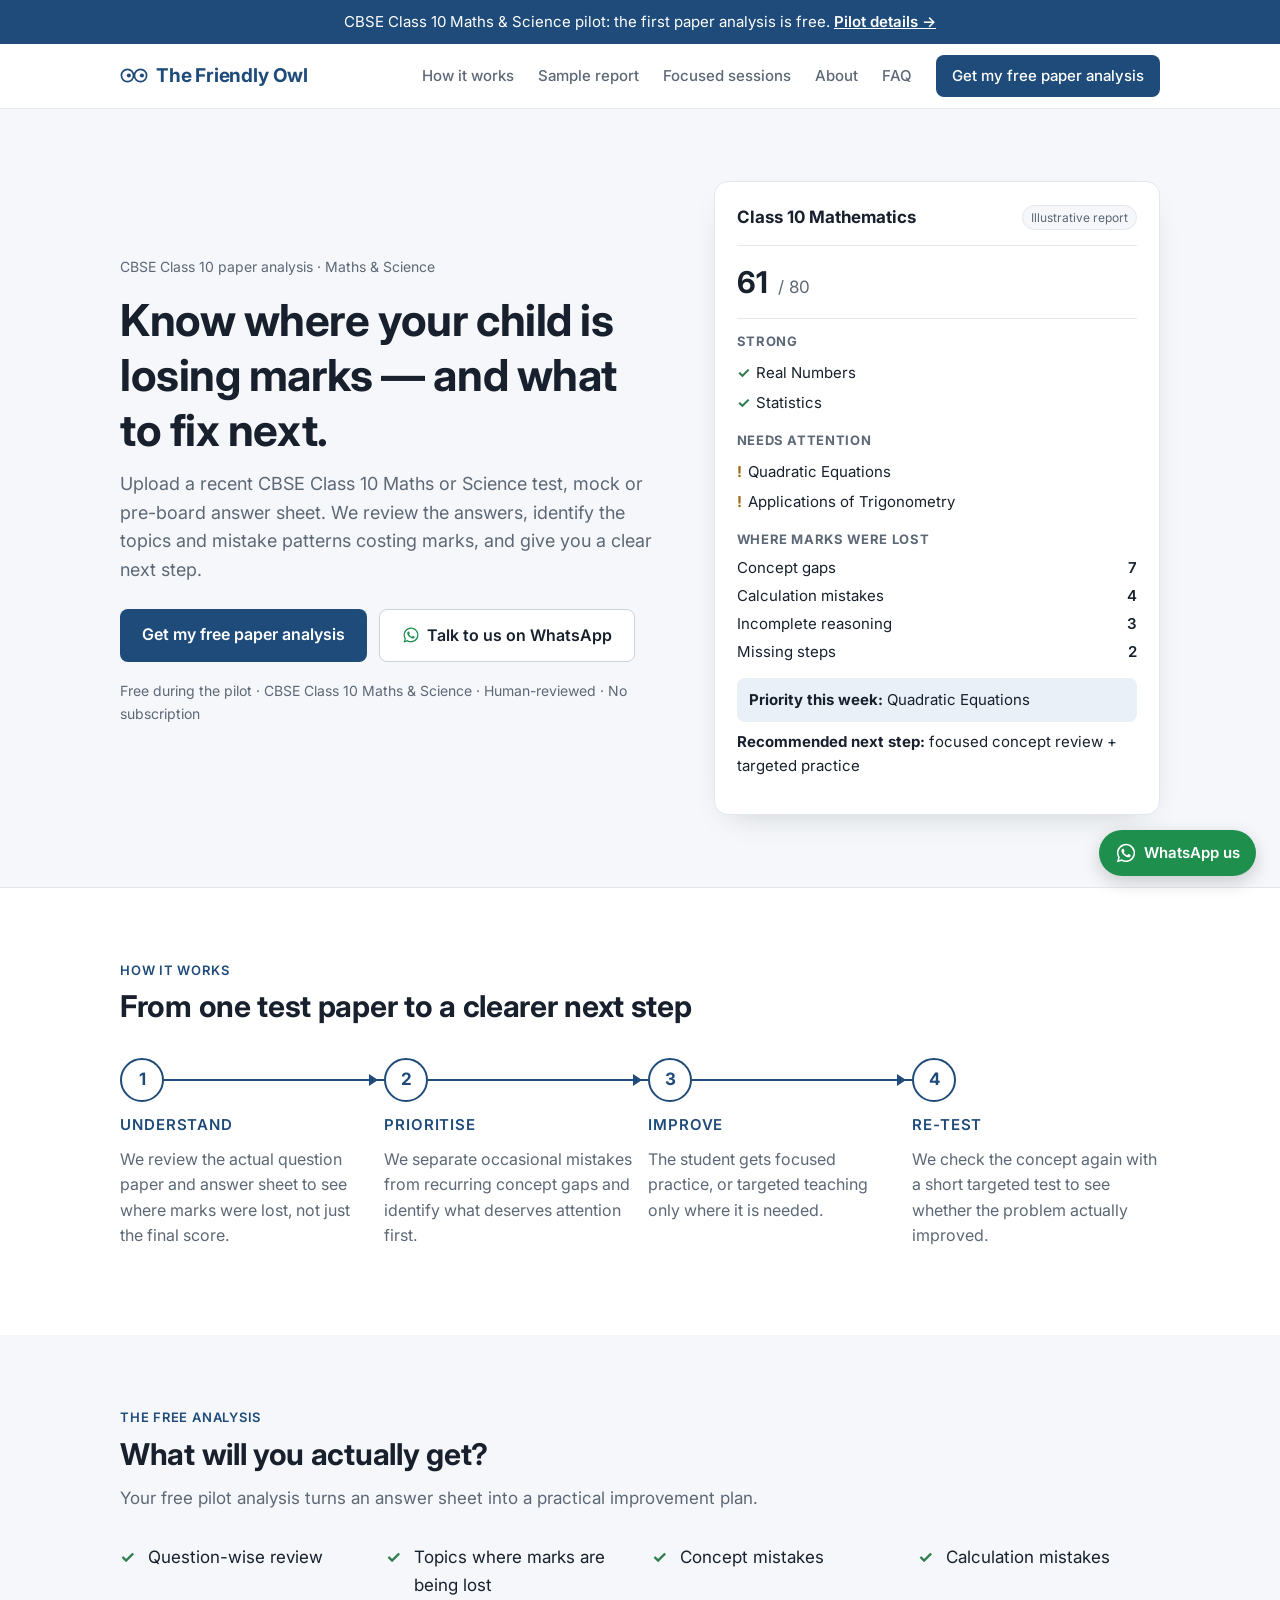
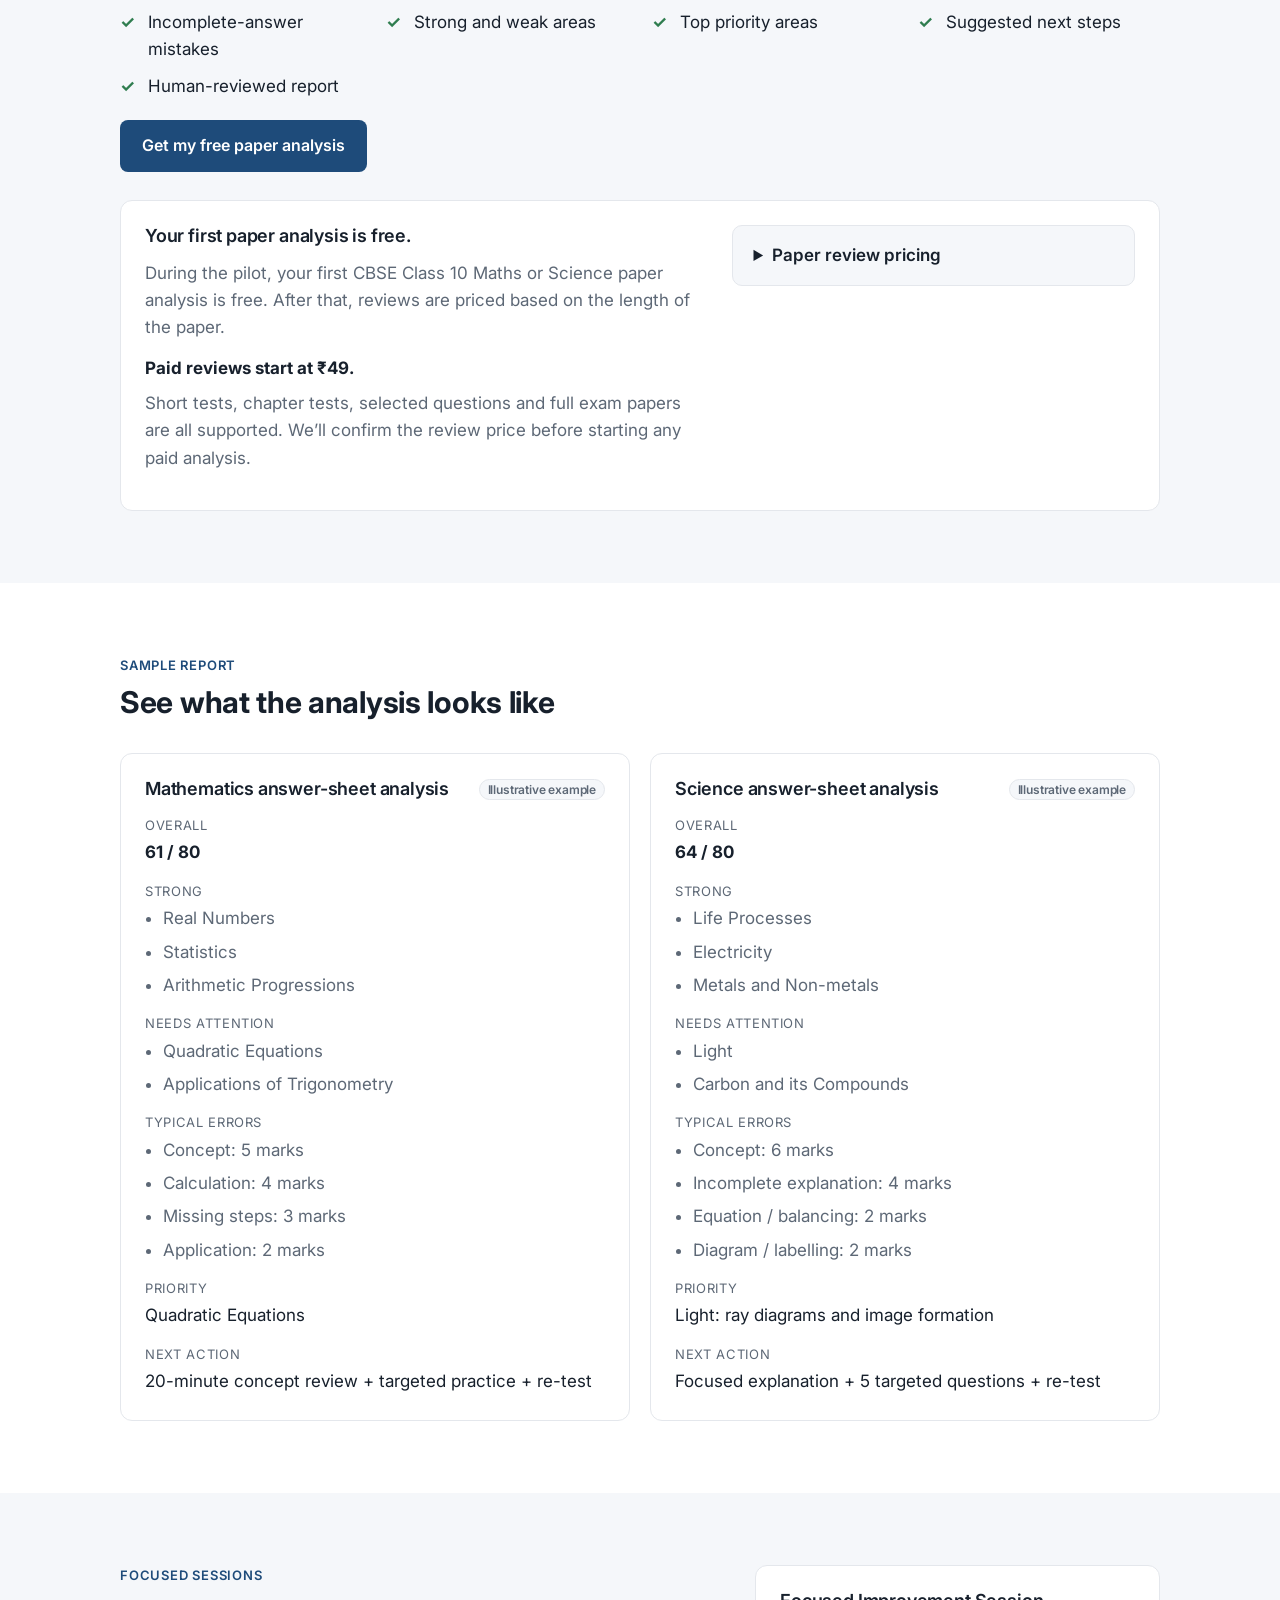
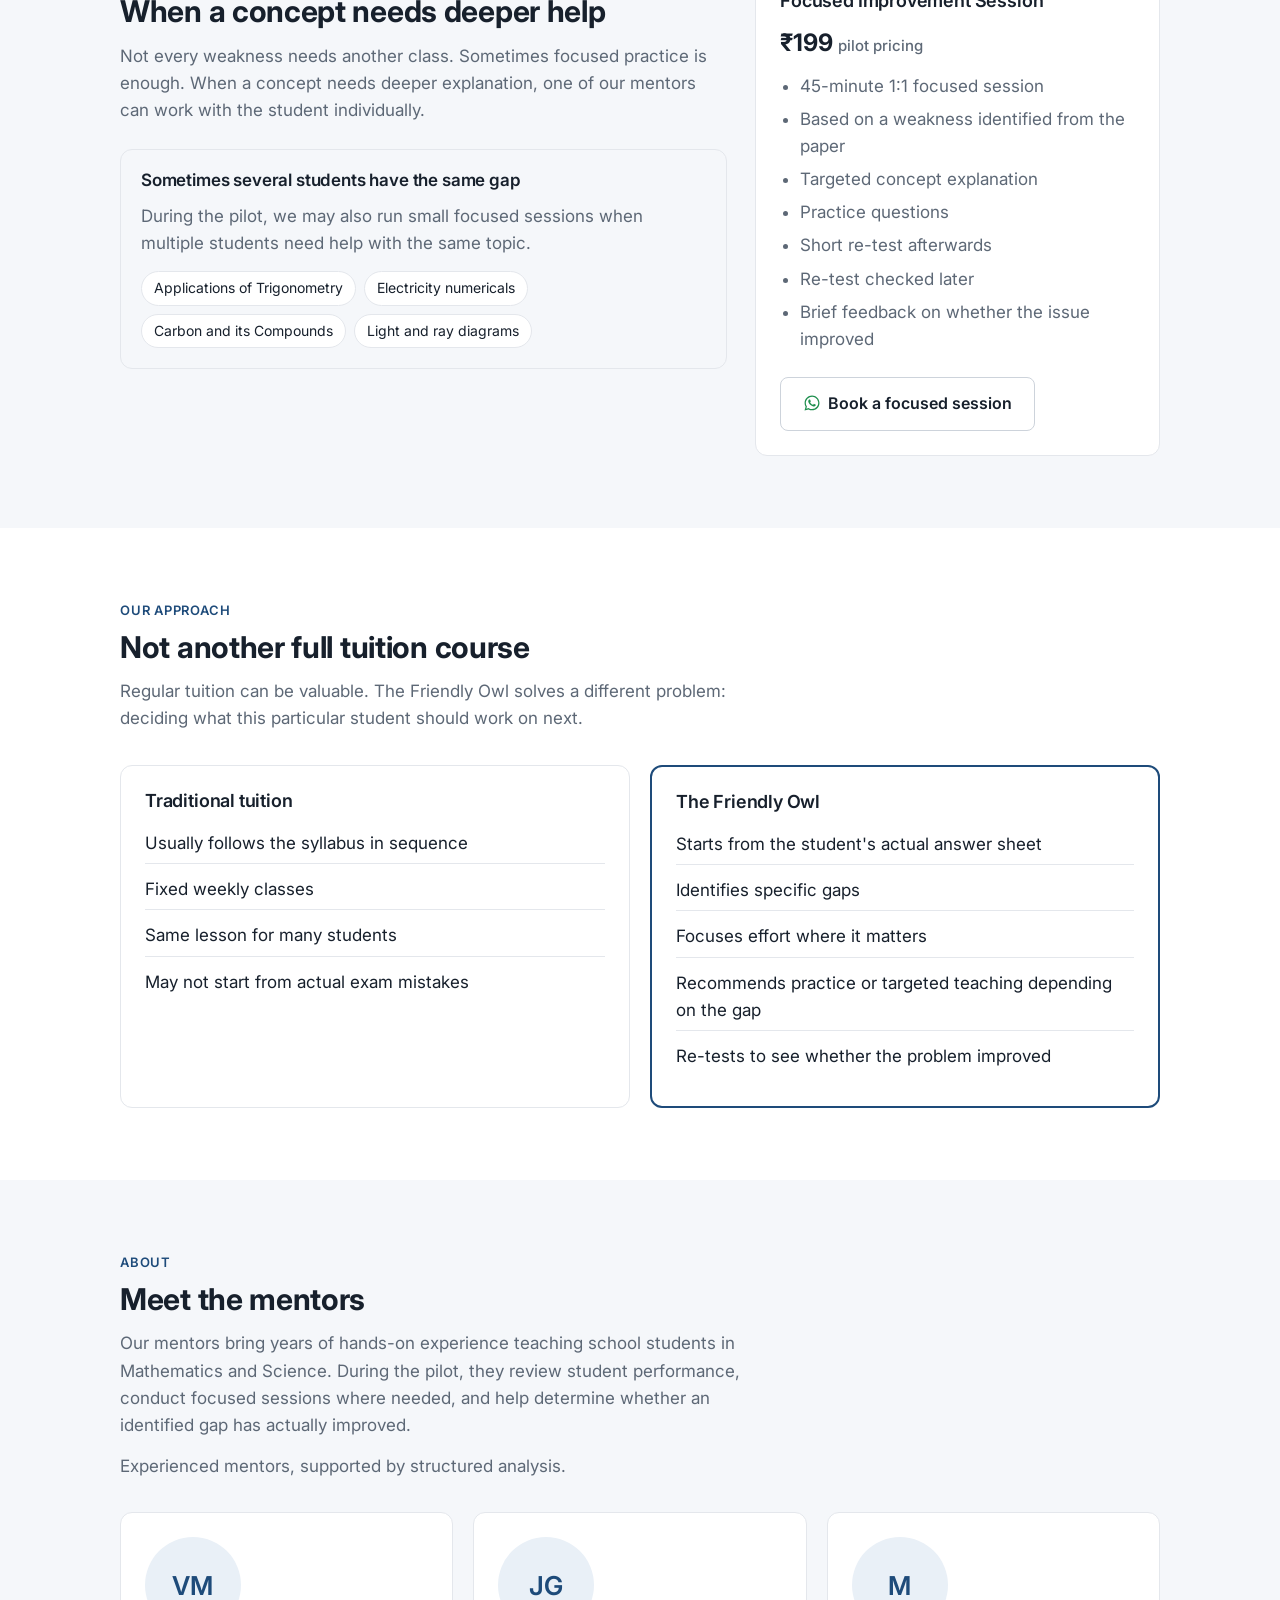
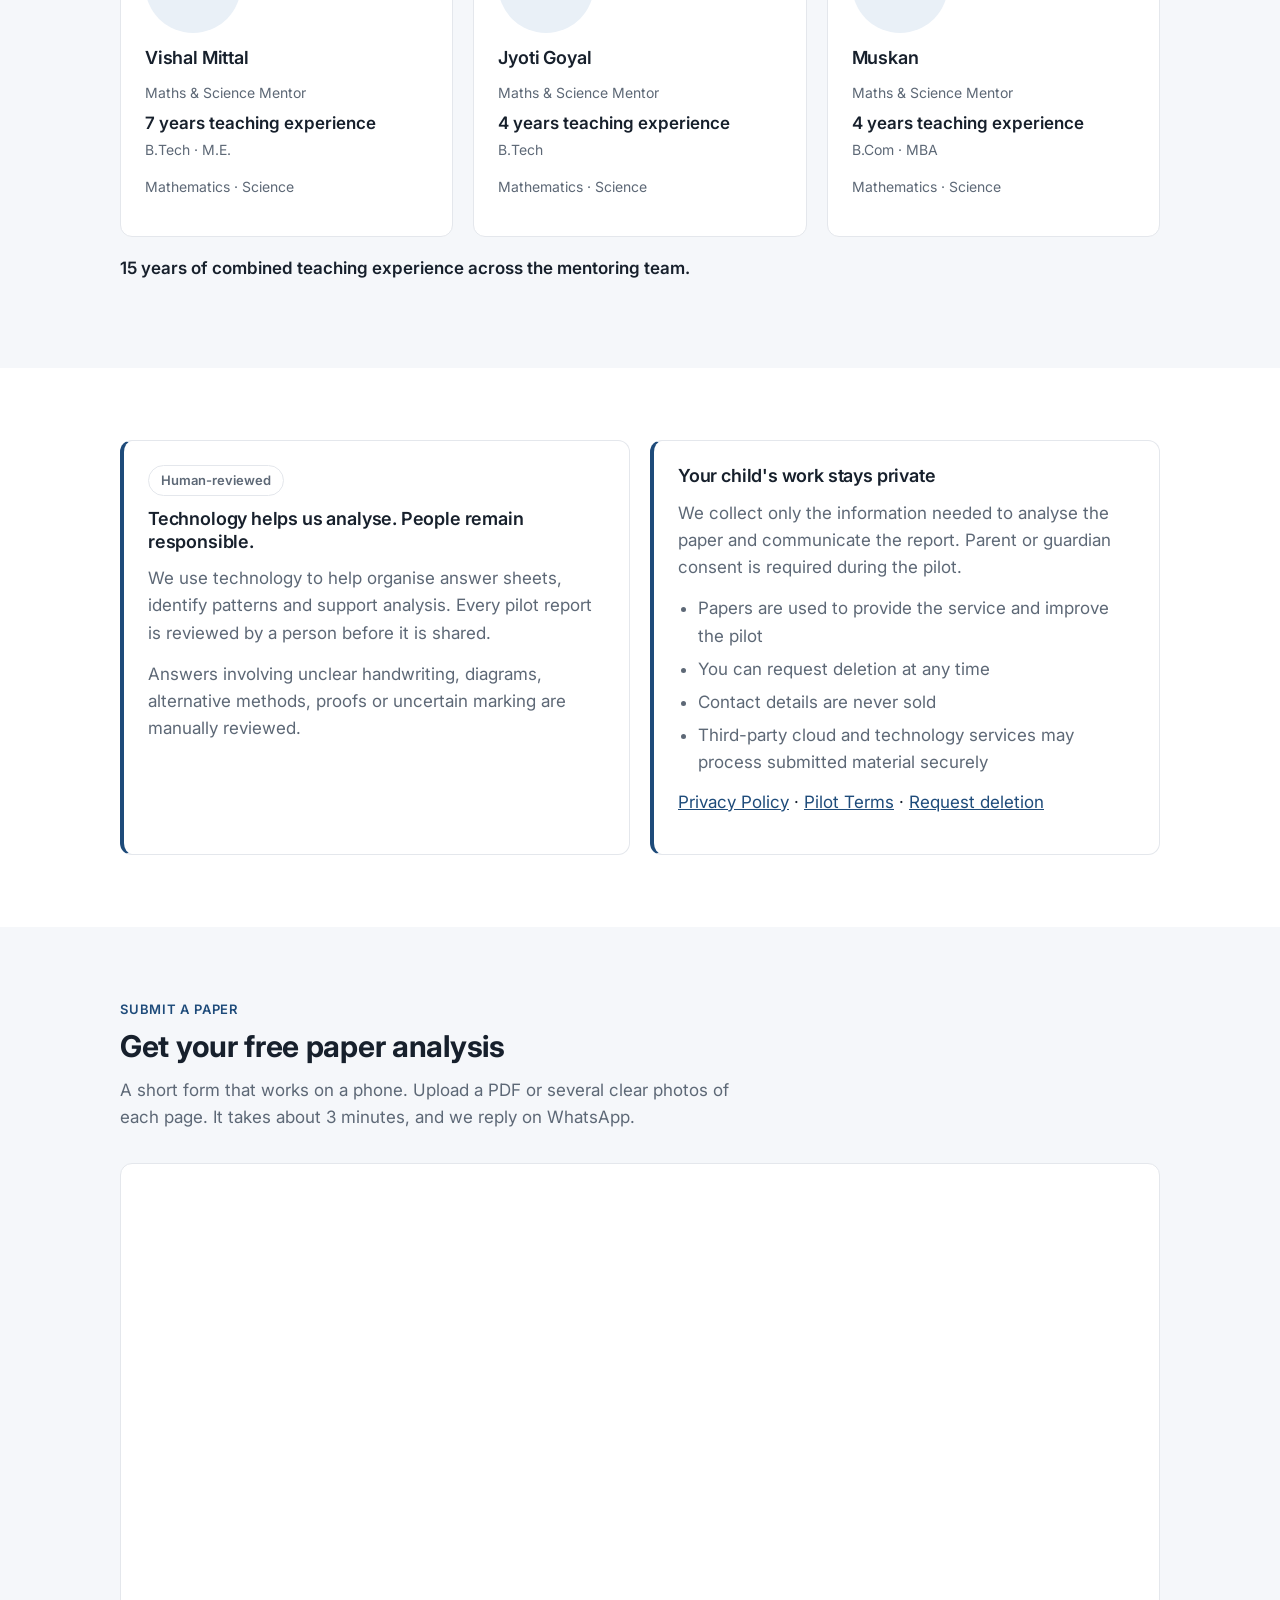
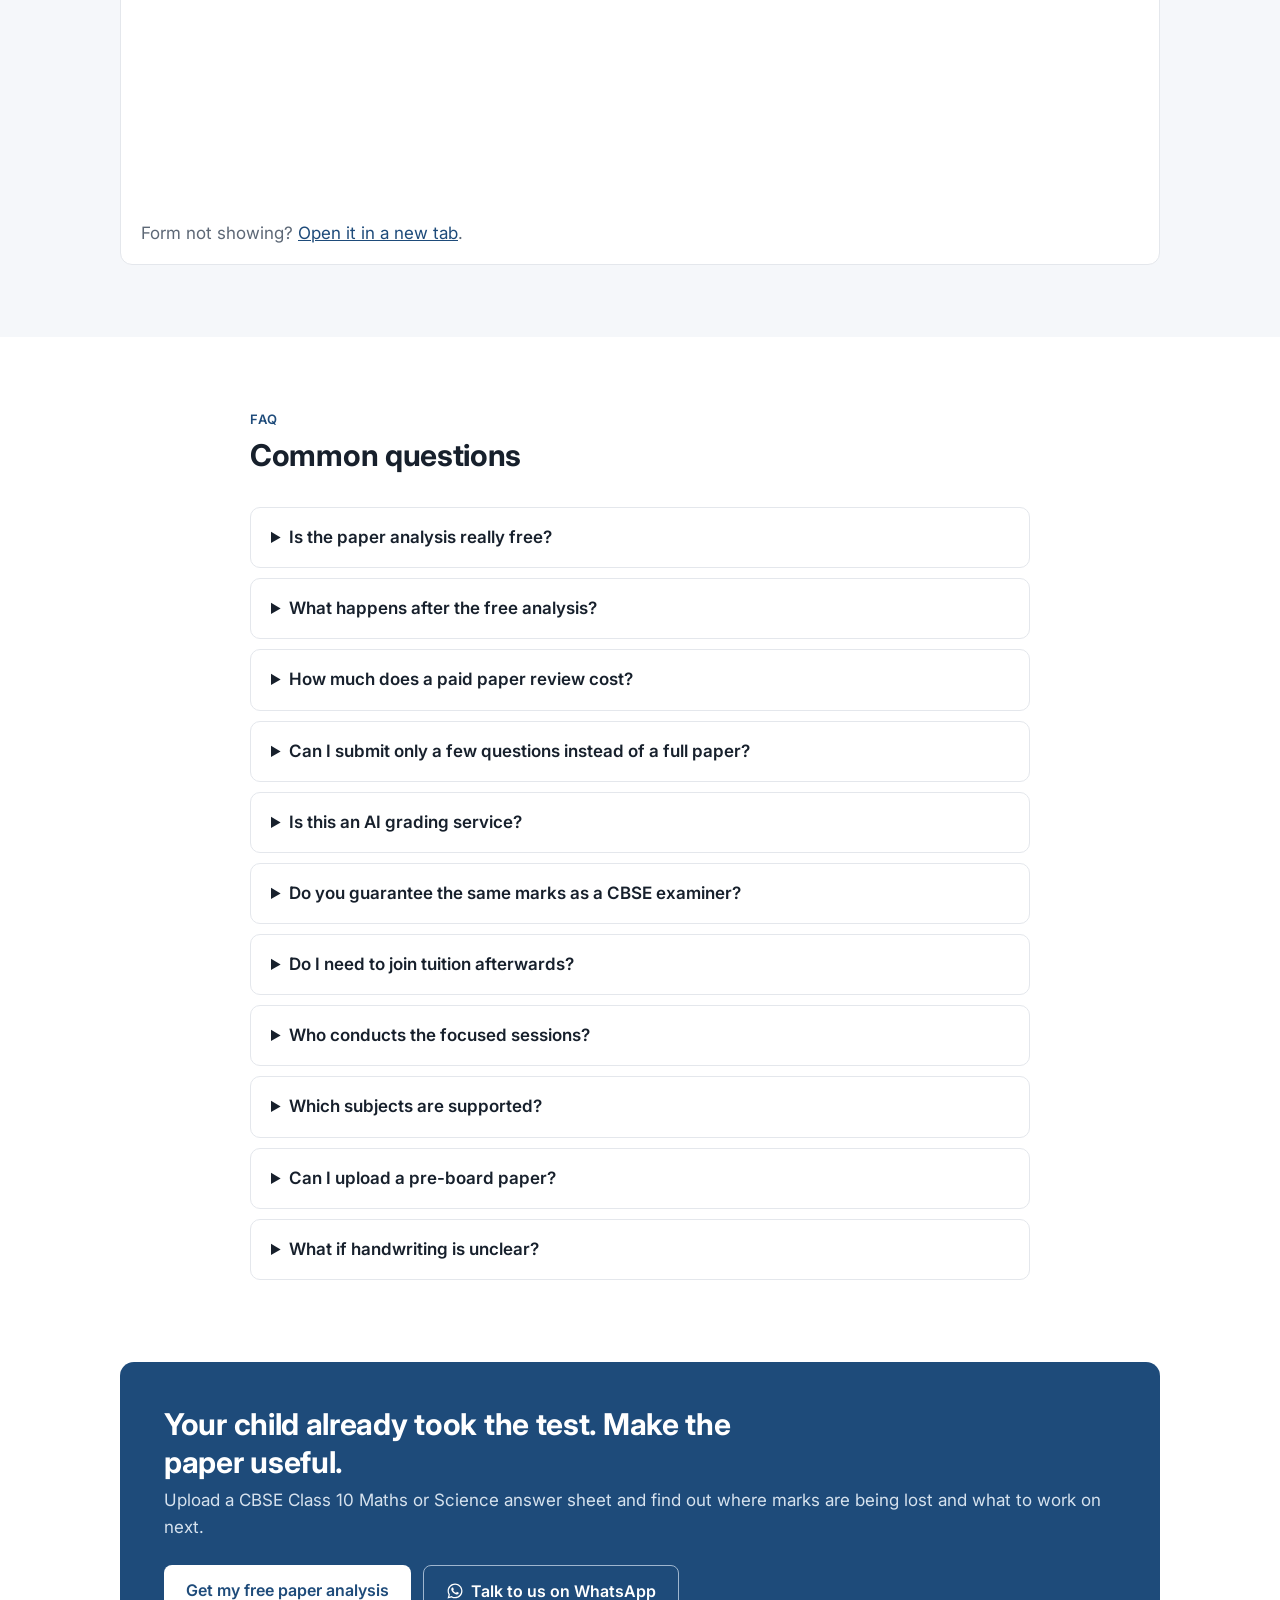
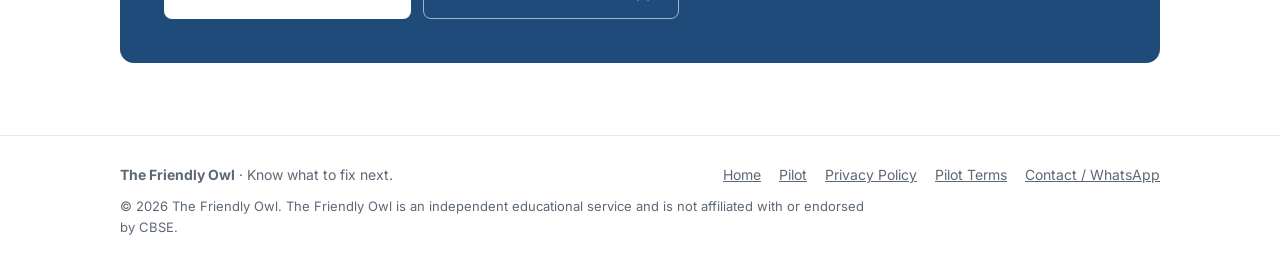
==== commit 23f20a86: "Switch upload form to embedded Fillout (multi-file answer sheets) - config.js: filloutId set; button" ====
--- a/index.html
+++ b/index.html
@@ -6,7 +6,7 @@
 <title>The Friendly Owl | CBSE Class 10 Maths &amp; Science Paper Analysis</title>
 <meta name="description" content="Upload a CBSE Class 10 Maths or Science answer sheet. Find where marks are being lost, identify priority gaps and get a human-reviewed improvement plan from The Friendly Owl.">
 <meta property="og:type" content="website">
-<meta property="og:url" content="https://thenextmark.github.io/">
+<meta property="og:url" content="https://thefriendlyowl.github.io/">
 <meta property="og:site_name" content="The Friendly Owl">
 <meta property="og:title" content="The Friendly Owl — Know what to fix next.">
 <meta property="og:description" content="Human-reviewed CBSE Class 10 Maths &amp; Science paper analysis that helps students understand where marks are being lost and what to work on next.">
@@ -31,7 +31,7 @@
       <a href="#sessions">Focused sessions</a>
       <a href="#about">About</a>
       <a href="#faq">FAQ</a>
-      <a class="btn btn-main" data-link="form" href="https://docs.google.com/forms/d/e/1FAIpQLSd7H9h8vQdZ05kHGxzQ58__gGJom7AU5RpTnGGtokOtcam-9w/viewform" target="_blank" rel="noopener">Get my free paper analysis</a>
+      <a class="btn btn-main" data-link="form" href="https://forms.fillout.com/t/kEBzU1z71qus" target="_blank" rel="noopener">Get my free paper analysis</a>
     </div>
   </div>
 </nav>
@@ -44,7 +44,7 @@
       <h1>Know where your child is losing marks — and what to fix next.</h1>
       <p class="lead">Upload a recent CBSE Class 10 Maths or Science test, mock or pre-board answer sheet. We review the answers, identify the topics and mistake patterns costing marks, and give you a clear next step.</p>
       <div class="btns">
-        <a class="btn btn-main" data-link="form" href="https://docs.google.com/forms/d/e/1FAIpQLSd7H9h8vQdZ05kHGxzQ58__gGJom7AU5RpTnGGtokOtcam-9w/viewform" target="_blank" rel="noopener">Get my free paper analysis</a>
+        <a class="btn btn-main" data-link="form" href="https://forms.fillout.com/t/kEBzU1z71qus" target="_blank" rel="noopener">Get my free paper analysis</a>
         <a class="btn btn-plain" data-link="whatsapp" href="https://wa.me/916361306106"><svg class="wa-ico" viewBox="0 0 24 24" aria-hidden="true"><path fill="currentColor" d="M12.04 2C6.58 2 2.13 6.45 2.13 11.91c0 1.75.46 3.45 1.32 4.95L2.05 22l5.25-1.38a9.9 9.9 0 0 0 4.74 1.21c5.46 0 9.91-4.45 9.91-9.91S17.5 2 12.04 2zm0 18.15a8.2 8.2 0 0 1-4.2-1.15l-.3-.18-3.12.82.83-3.04-.2-.31a8.24 8.24 0 1 1 6.99 3.86zm4.52-6.16c-.25-.12-1.47-.72-1.69-.81-.23-.08-.39-.12-.56.13-.16.25-.64.81-.79.97-.14.17-.29.19-.54.06-.25-.12-1.05-.39-1.99-1.23-.74-.66-1.23-1.47-1.38-1.72-.14-.25-.02-.38.11-.51.11-.11.25-.29.37-.43.13-.15.17-.25.25-.42.08-.16.04-.31-.02-.43-.06-.12-.56-1.34-.76-1.84-.2-.48-.41-.42-.56-.43h-.48c-.17 0-.43.06-.66.31-.23.25-.87.85-.87 2.07 0 1.22.89 2.4 1.01 2.56.12.17 1.75 2.67 4.23 3.74.59.26 1.05.41 1.41.52.59.19 1.13.16 1.56.1.48-.07 1.47-.6 1.67-1.18.21-.58.21-1.07.14-1.18-.06-.1-.22-.16-.47-.28z"/></svg>Talk to us on WhatsApp</a>
       </div>
       <p class="trustline">Free during the pilot · CBSE Class 10 Maths &amp; Science · Human-reviewed · No subscription</p>
@@ -98,7 +98,7 @@
       <li>Suggested next steps</li>
       <li>Human-reviewed report</li>
     </ul>
-    <a class="btn btn-main" data-link="form" href="https://docs.google.com/forms/d/e/1FAIpQLSd7H9h8vQdZ05kHGxzQ58__gGJom7AU5RpTnGGtokOtcam-9w/viewform" target="_blank" rel="noopener">Get my free paper analysis</a>
+    <a class="btn btn-main" data-link="form" href="https://forms.fillout.com/t/kEBzU1z71qus" target="_blank" rel="noopener">Get my free paper analysis</a>
   <!-- PAPER REVIEW PRICING: price is by total maximum marks reviewed (same for Maths and Science). Edit the slabs here and on pilot.html. -->
     <div class="card review-price">
       <div class="rp-main">
@@ -253,7 +253,7 @@
         <li>Parent / guardian name and WhatsApp number</li><li>Email (optional)</li><li>Parent / guardian consent</li>
       </ul>
       <div class="btns" style="margin-bottom:0">
-        <a class="btn btn-main" data-link="form" href="https://docs.google.com/forms/d/e/1FAIpQLSd7H9h8vQdZ05kHGxzQ58__gGJom7AU5RpTnGGtokOtcam-9w/viewform" target="_blank" rel="noopener">Get my free paper analysis</a>
+        <a class="btn btn-main" data-link="form" href="https://forms.fillout.com/t/kEBzU1z71qus" target="_blank" rel="noopener">Get my free paper analysis</a>
         <a class="btn btn-plain" data-link="whatsapp" href="https://wa.me/916361306106"><svg class="wa-ico" viewBox="0 0 24 24" aria-hidden="true"><path fill="currentColor" d="M12.04 2C6.58 2 2.13 6.45 2.13 11.91c0 1.75.46 3.45 1.32 4.95L2.05 22l5.25-1.38a9.9 9.9 0 0 0 4.74 1.21c5.46 0 9.91-4.45 9.91-9.91S17.5 2 12.04 2zm0 18.15a8.2 8.2 0 0 1-4.2-1.15l-.3-.18-3.12.82.83-3.04-.2-.31a8.24 8.24 0 1 1 6.99 3.86zm4.52-6.16c-.25-.12-1.47-.72-1.69-.81-.23-.08-.39-.12-.56.13-.16.25-.64.81-.79.97-.14.17-.29.19-.54.06-.25-.12-1.05-.39-1.99-1.23-.74-.66-1.23-1.47-1.38-1.72-.14-.25-.02-.38.11-.51.11-.11.25-.29.37-.43.13-.15.17-.25.25-.42.08-.16.04-.31-.02-.43-.06-.12-.56-1.34-.76-1.84-.2-.48-.41-.42-.56-.43h-.48c-.17 0-.43.06-.66.31-.23.25-.87.85-.87 2.07 0 1.22.89 2.4 1.01 2.56.12.17 1.75 2.67 4.23 3.74.59.26 1.05.41 1.41.52.59.19 1.13.16 1.56.1.48-.07 1.47-.6 1.67-1.18.21-.58.21-1.07.14-1.18-.06-.1-.22-.16-.47-.28z"/></svg>Talk to us on WhatsApp</a>
       </div>
       <p class="muted small" style="margin-top:12px">The form opens in a new tab (Google Forms). Uploading files asks you to sign in with a Google account.</p>
@@ -286,7 +286,7 @@
     <div class="cta">
       <div><h2 style="margin-bottom:6px">Your child already took the test. Make the paper useful.</h2><p>Upload a CBSE Class 10 Maths or Science answer sheet and find out where marks are being lost and what to work on next.</p></div>
       <div class="btns" style="margin:0">
-        <a class="btn" data-link="form" href="https://docs.google.com/forms/d/e/1FAIpQLSd7H9h8vQdZ05kHGxzQ58__gGJom7AU5RpTnGGtokOtcam-9w/viewform" target="_blank" rel="noopener">Get my free paper analysis</a>
+        <a class="btn" data-link="form" href="https://forms.fillout.com/t/kEBzU1z71qus" target="_blank" rel="noopener">Get my free paper analysis</a>
         <a class="btn btn-plain on-dark" data-link="whatsapp" href="https://wa.me/916361306106"><svg class="wa-ico" viewBox="0 0 24 24" aria-hidden="true"><path fill="currentColor" d="M12.04 2C6.58 2 2.13 6.45 2.13 11.91c0 1.75.46 3.45 1.32 4.95L2.05 22l5.25-1.38a9.9 9.9 0 0 0 4.74 1.21c5.46 0 9.91-4.45 9.91-9.91S17.5 2 12.04 2zm0 18.15a8.2 8.2 0 0 1-4.2-1.15l-.3-.18-3.12.82.83-3.04-.2-.31a8.24 8.24 0 1 1 6.99 3.86zm4.52-6.16c-.25-.12-1.47-.72-1.69-.81-.23-.08-.39-.12-.56.13-.16.25-.64.81-.79.97-.14.17-.29.19-.54.06-.25-.12-1.05-.39-1.99-1.23-.74-.66-1.23-1.47-1.38-1.72-.14-.25-.02-.38.11-.51.11-.11.25-.29.37-.43.13-.15.17-.25.25-.42.08-.16.04-.31-.02-.43-.06-.12-.56-1.34-.76-1.84-.2-.48-.41-.42-.56-.43h-.48c-.17 0-.43.06-.66.31-.23.25-.87.85-.87 2.07 0 1.22.89 2.4 1.01 2.56.12.17 1.75 2.67 4.23 3.74.59.26 1.05.41 1.41.52.59.19 1.13.16 1.56.1.48-.07 1.47-.6 1.67-1.18.21-.58.21-1.07.14-1.18-.06-.1-.22-.16-.47-.28z"/></svg>Talk to us on WhatsApp</a>
       </div>
     </div>
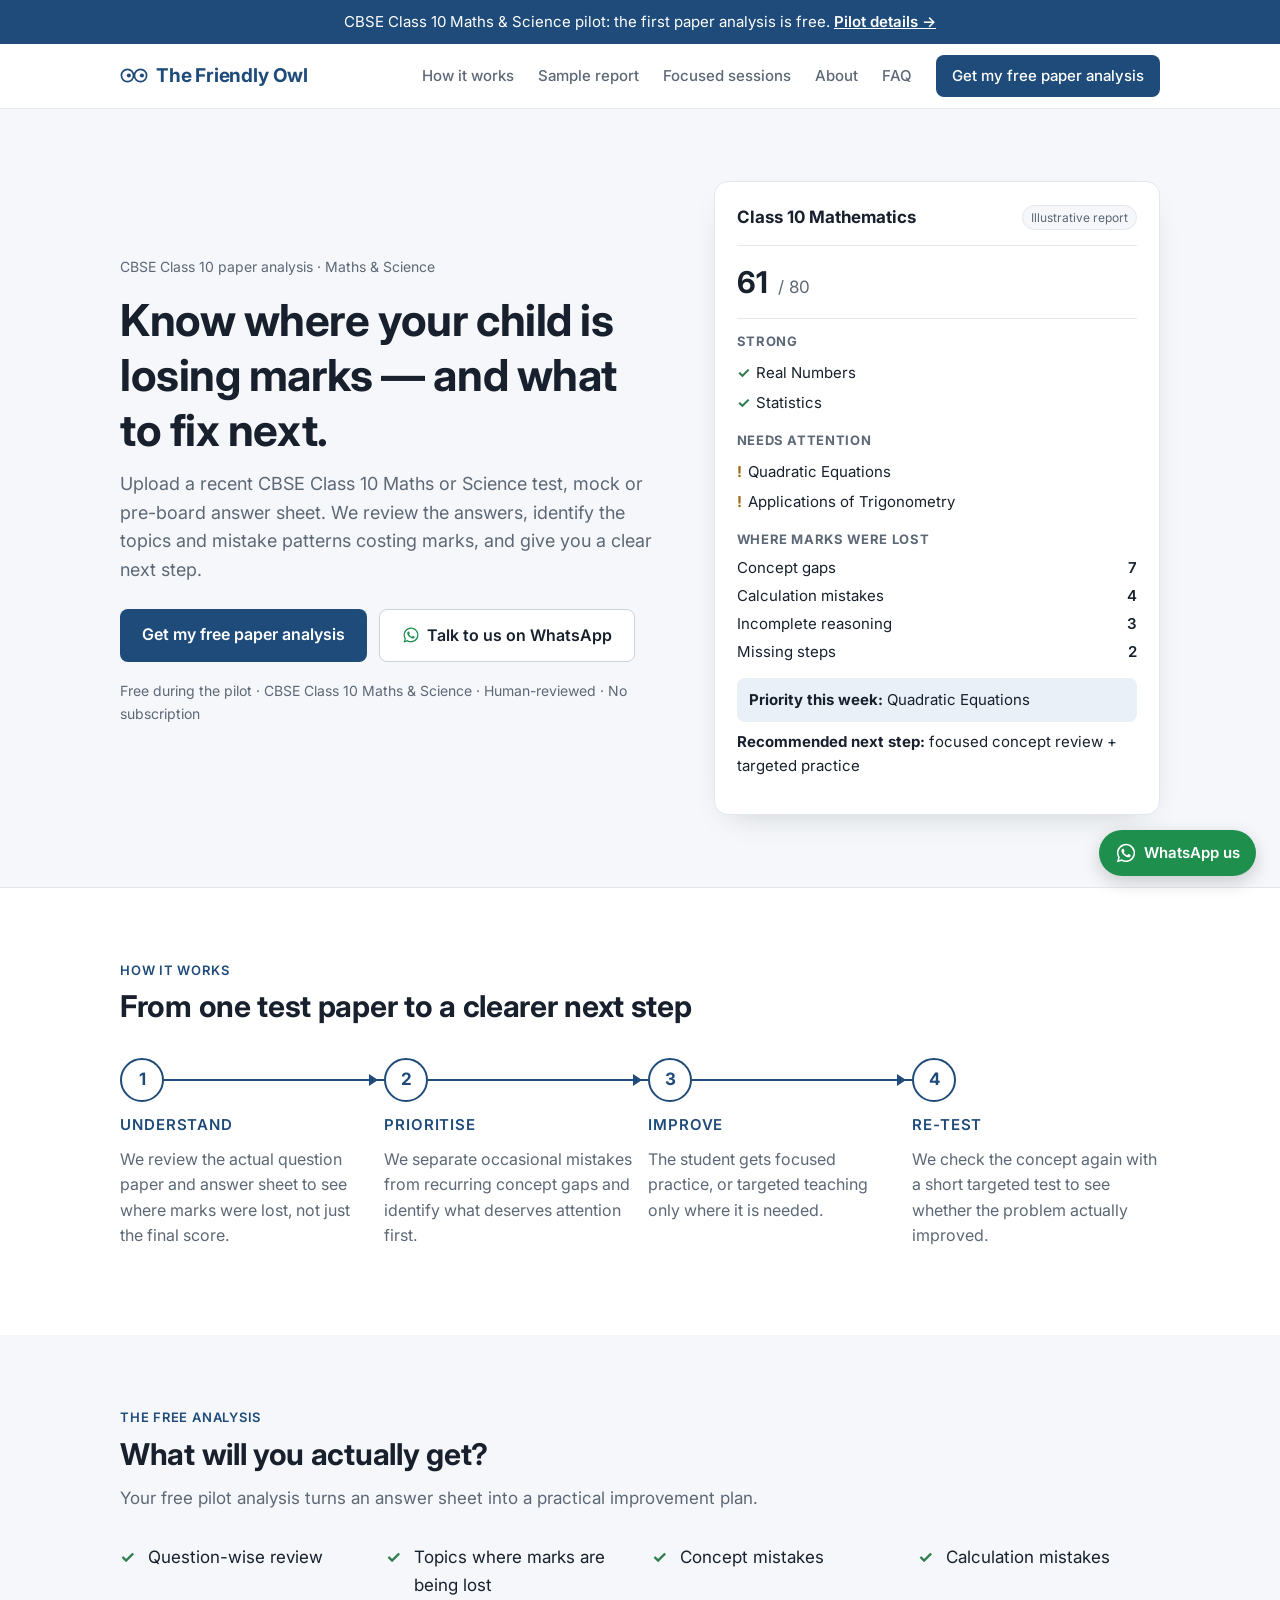
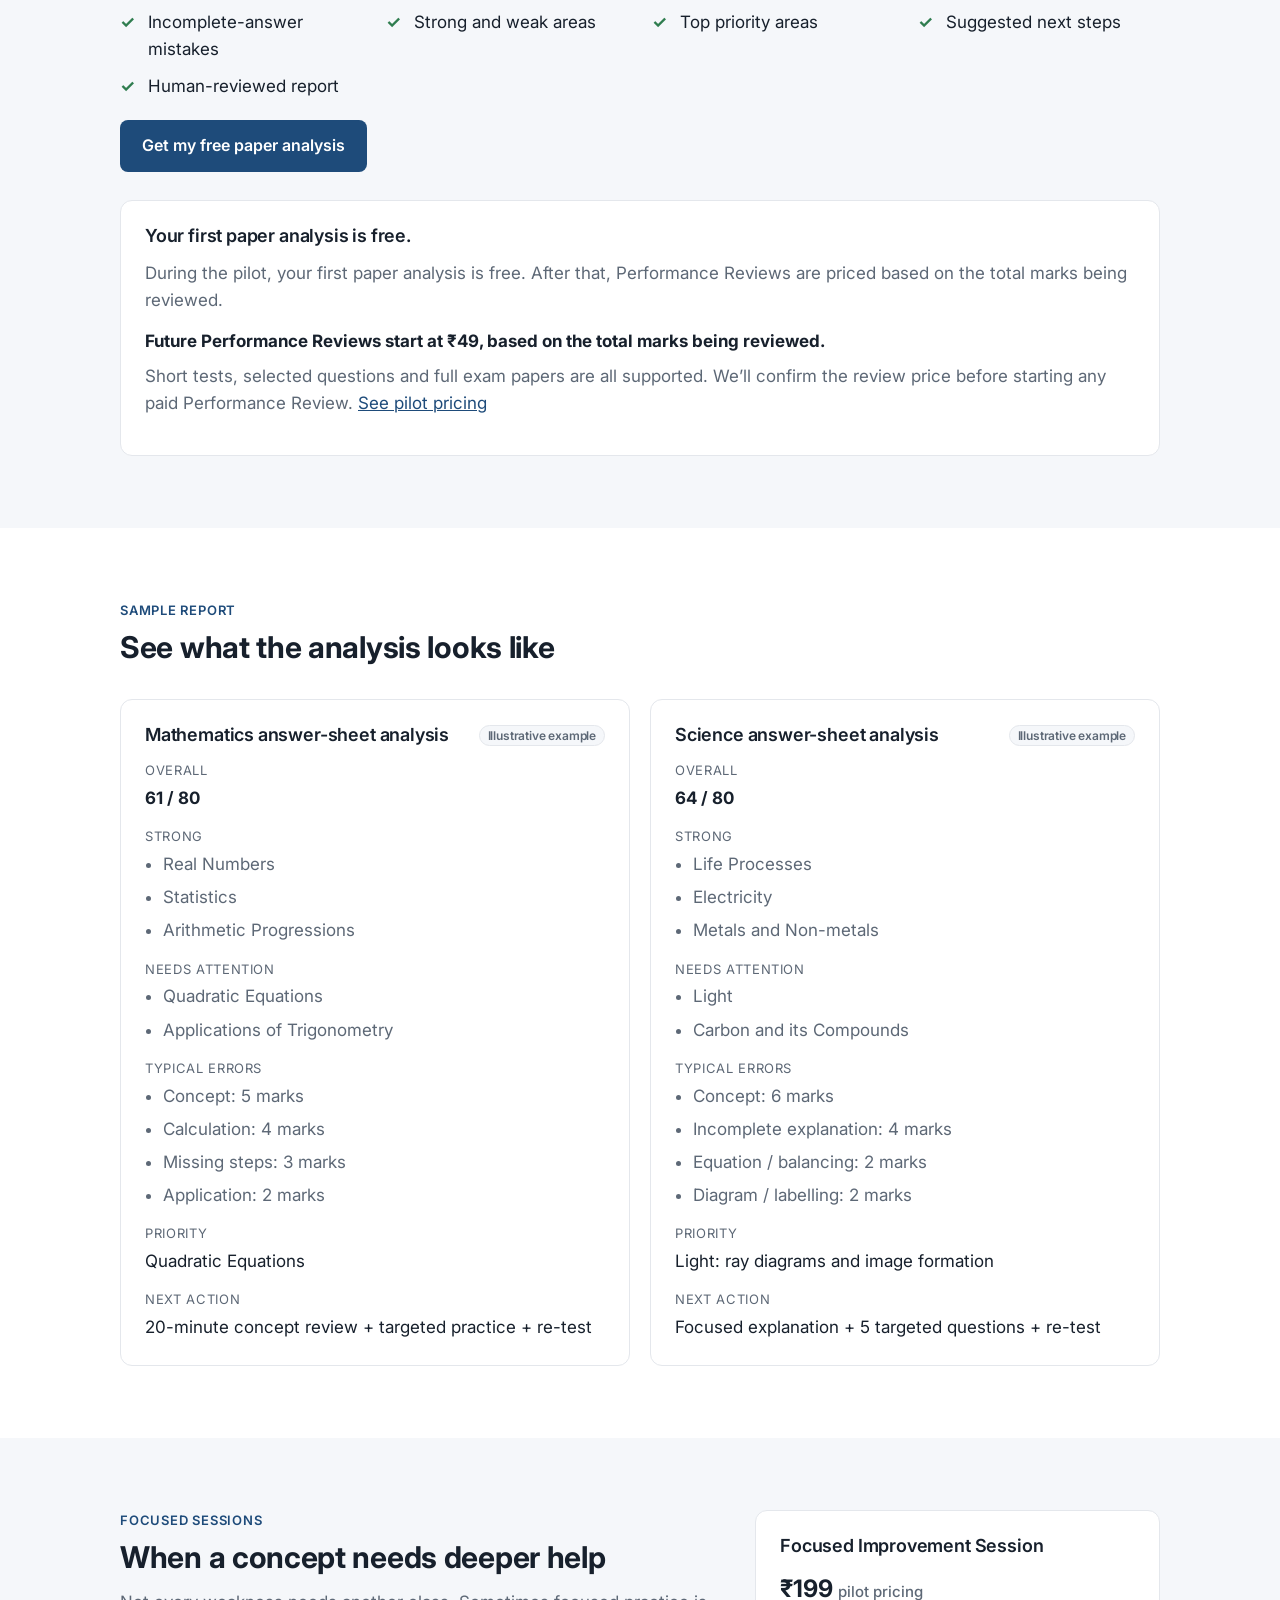
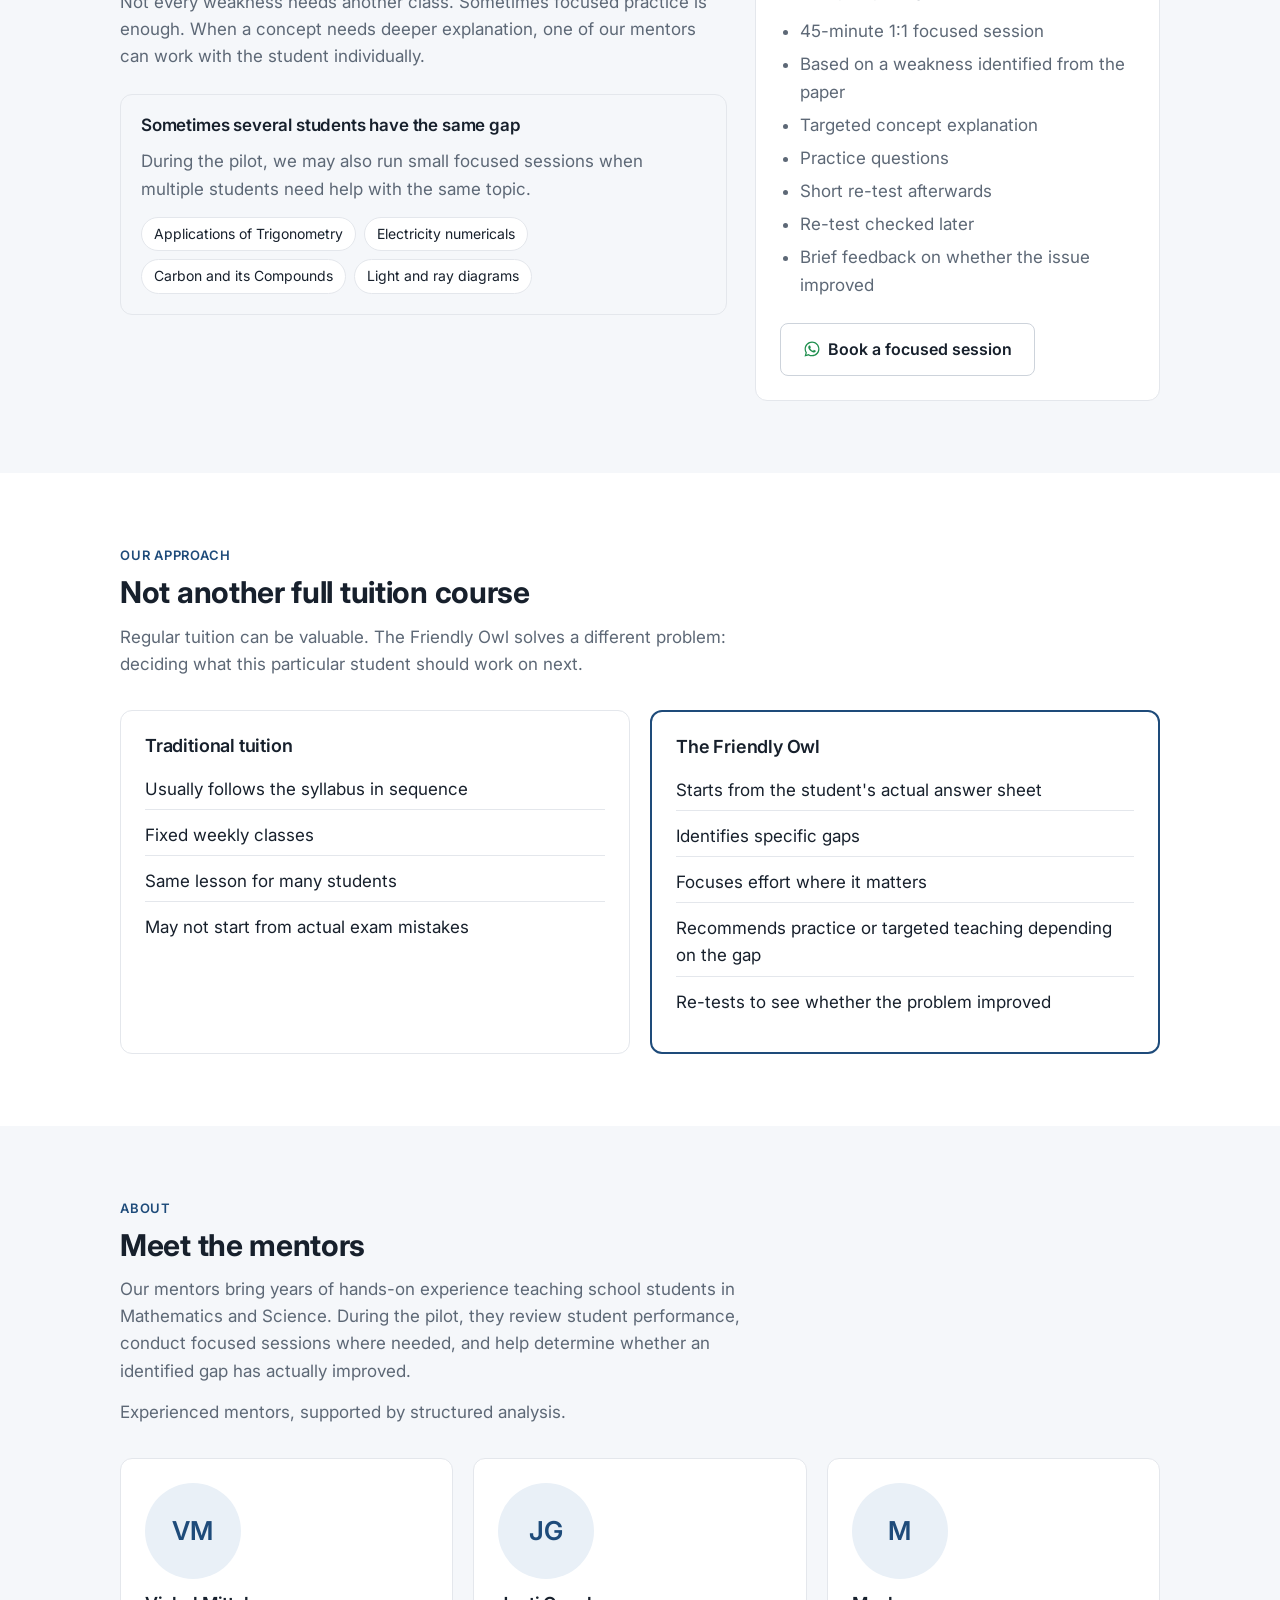
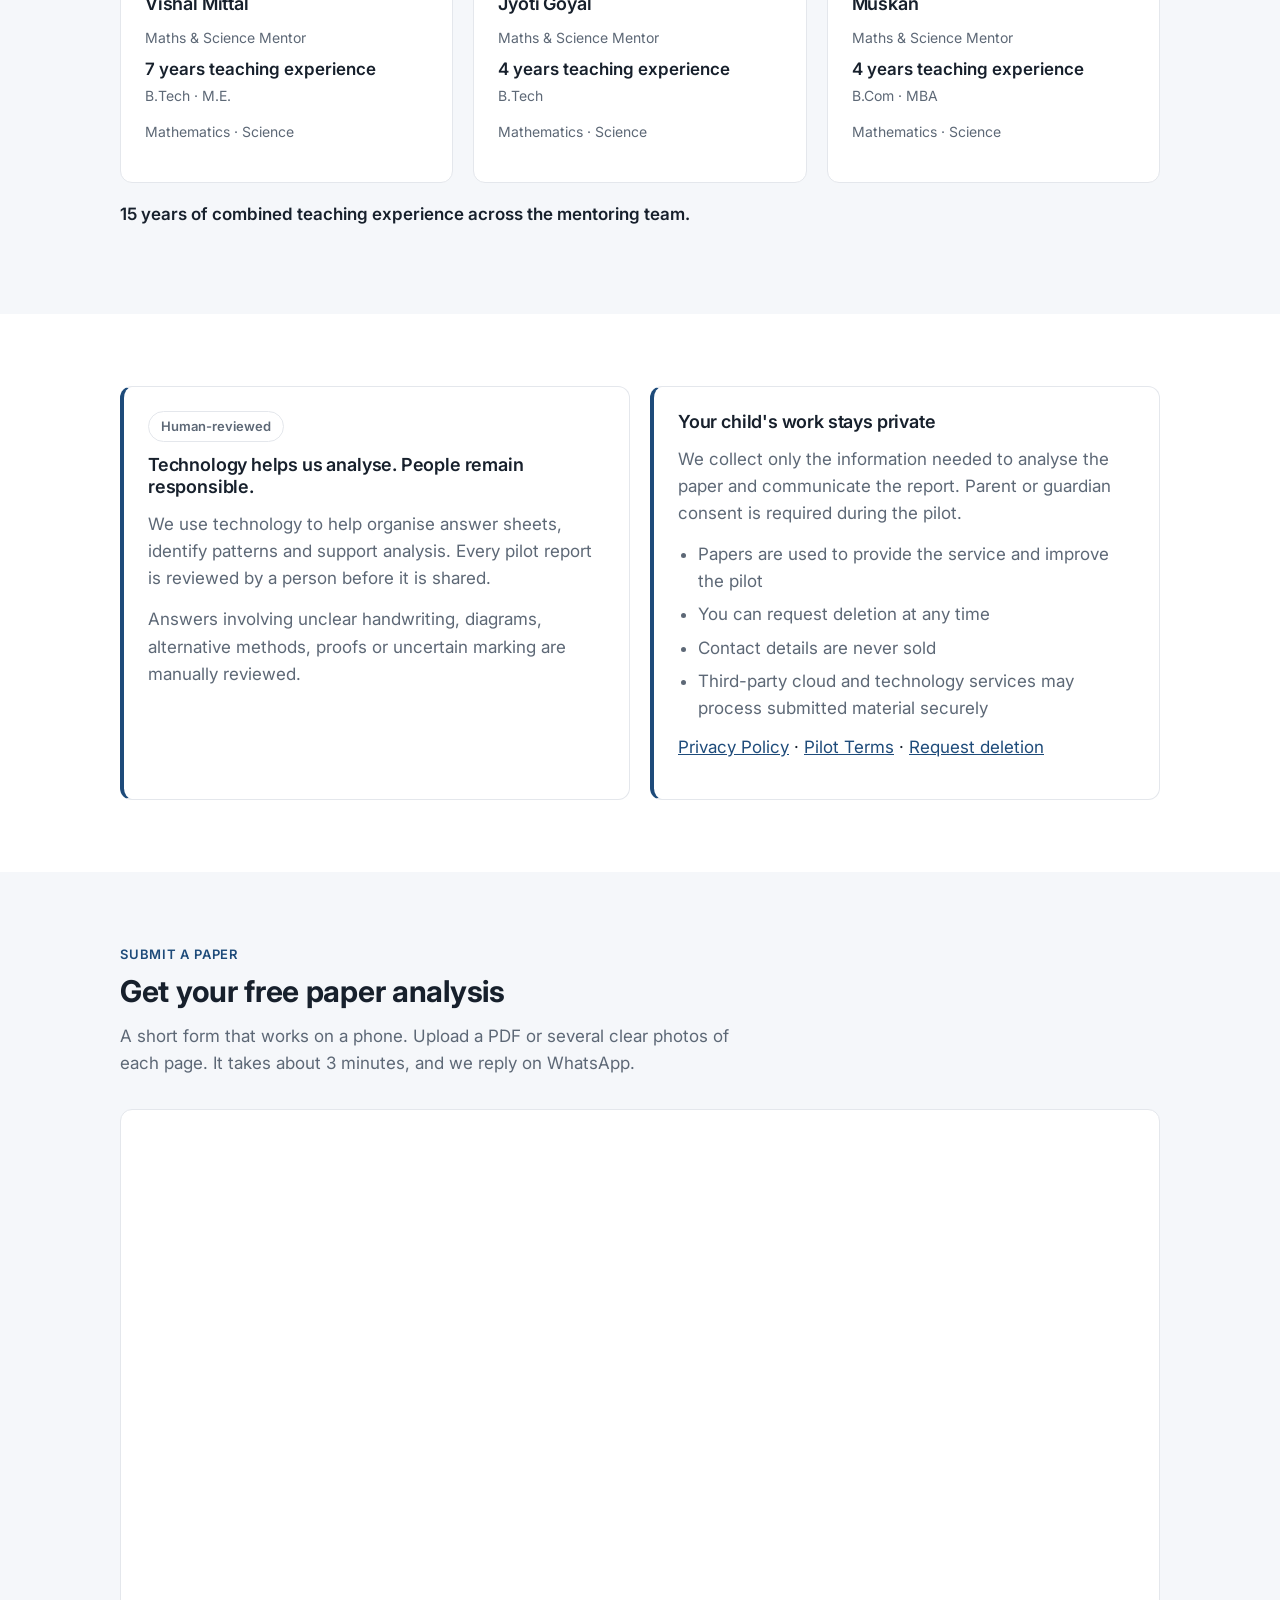
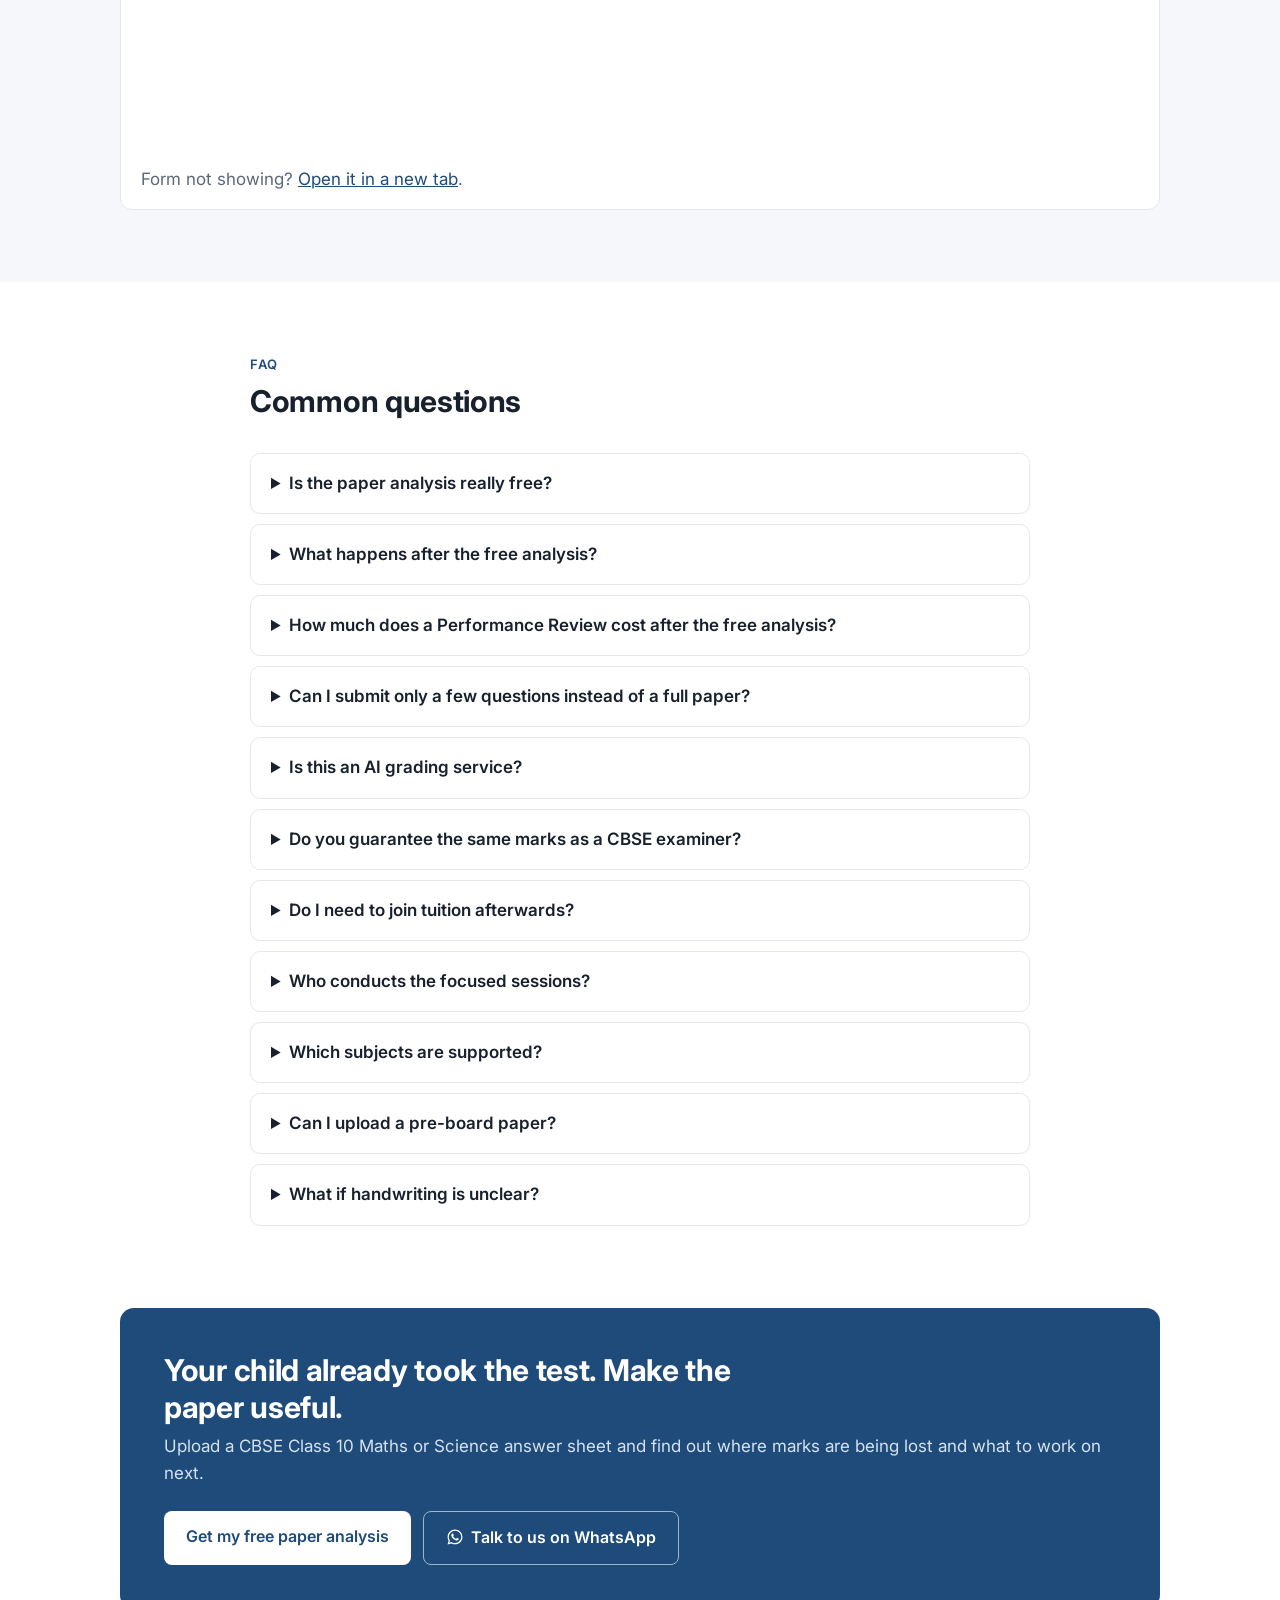
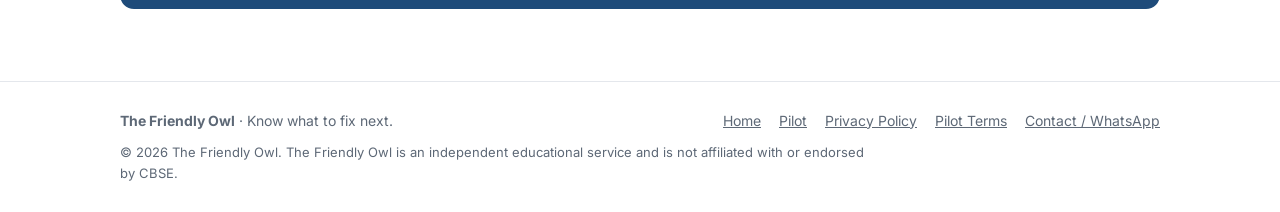
==== commit eea43906: "Edit 5: Performance Review naming, pricing by total marks, price list moved to FAQ - Main box: first" ====
--- a/index.html
+++ b/index.html
@@ -99,19 +99,14 @@
       <li>Human-reviewed report</li>
     </ul>
     <a class="btn btn-main" data-link="form" href="https://forms.fillout.com/t/kEBzU1z71qus" target="_blank" rel="noopener">Get my free paper analysis</a>
-  <!-- PAPER REVIEW PRICING: price is by total maximum marks reviewed (same for Maths and Science). Edit the slabs here and on pilot.html. -->
+  <!-- PRICING: first Paper Analysis free; later Performance Reviews priced by TOTAL MAXIMUM MARKS reviewed (same for Maths and Science). Full price list lives in the FAQ (index.html and pilot.html) and terms.html. -->
     <div class="card review-price">
       <div class="rp-main">
         <h3>Your first paper analysis is free.</h3>
-        <p class="muted">During the pilot, your first CBSE Class 10 Maths or Science paper analysis is free. After that, reviews are priced based on the length of the paper.</p>
-        <p class="rp-from"><strong>Paid reviews start at ₹49.</strong></p>
-        <p class="muted small">Short tests, chapter tests, selected questions and full exam papers are all supported. We’ll confirm the review price before starting any paid analysis.</p>
-      </div>
-      <details class="rp-detail"><summary>Paper review pricing</summary>
-        <p class="small">First review: <strong>free</strong>. Then priced by the total marks being reviewed:</p>
-        <ul class="slabs"><li><span>Up to 20 marks</span><b>₹49</b></li><li><span>21–40 marks</span><b>₹79</b></li><li><span>41–60 marks</span><b>₹119</b></li><li><span>61–80 marks</span><b>₹149</b></li></ul>
-        <p class="small">Same pricing for Maths and Science. If the marks aren’t clear on the paper, we’ll confirm the price after checking your submission.</p>
-      </details>
+        <p class="muted">During the pilot, your first paper analysis is free. After that, Performance Reviews are priced based on the total marks being reviewed.</p>
+        <p class="rp-from"><strong>Future Performance Reviews start at ₹49, based on the total marks being reviewed.</strong></p>
+        <p class="muted small">Short tests, selected questions and full exam papers are all supported. We’ll confirm the review price before starting any paid Performance Review. <a href="#faq-pricing">See pilot pricing</a></p>
+      </div>
     </div>
   </div>
 </section>
@@ -243,20 +238,19 @@
       <h2>Get your free paper analysis</h2>
       <p class="muted">A short form that works on a phone. Upload a PDF or several clear photos of each page. It takes about 3 minutes, and we reply on WhatsApp.</p>
     </div>
-    <!-- UPLOAD FORM: when SITE.filloutId is set in config.js, the Fillout form appears here and the Google Form card below is hidden. -->
+    <!-- UPLOAD FORM: when SITE.filloutId is set in config.js, the Fillout form appears here and the card below (shown only without JavaScript) is hidden. -->
     <div id="fillout-slot" class="card fillout-card" hidden></div>
     <div class="card gform-only">
       <h3>You will be asked for</h3>
       <ul class="reqlist">
-        <li>Student's first name</li><li>Class (10) and board (CBSE)</li><li>Subject: Mathematics or Science</li><li>Exam type: school test, pre-board, mock or other</li>
-        <li>Question paper</li><li>Answer sheet</li><li>Optional: teacher-marked copy or existing score</li>
-        <li>Parent / guardian name and WhatsApp number</li><li>Email (optional)</li><li>Parent / guardian consent</li>
+        <li>Student's first name</li><li>Subject: Mathematics or Science</li><li>Parent / guardian WhatsApp number</li>
+        <li>Question paper (PDF or photos)</li><li>Answer sheet: a PDF or several photos, one per page</li><li>Parent / guardian consent</li>
       </ul>
       <div class="btns" style="margin-bottom:0">
         <a class="btn btn-main" data-link="form" href="https://forms.fillout.com/t/kEBzU1z71qus" target="_blank" rel="noopener">Get my free paper analysis</a>
         <a class="btn btn-plain" data-link="whatsapp" href="https://wa.me/916361306106"><svg class="wa-ico" viewBox="0 0 24 24" aria-hidden="true"><path fill="currentColor" d="M12.04 2C6.58 2 2.13 6.45 2.13 11.91c0 1.75.46 3.45 1.32 4.95L2.05 22l5.25-1.38a9.9 9.9 0 0 0 4.74 1.21c5.46 0 9.91-4.45 9.91-9.91S17.5 2 12.04 2zm0 18.15a8.2 8.2 0 0 1-4.2-1.15l-.3-.18-3.12.82.83-3.04-.2-.31a8.24 8.24 0 1 1 6.99 3.86zm4.52-6.16c-.25-.12-1.47-.72-1.69-.81-.23-.08-.39-.12-.56.13-.16.25-.64.81-.79.97-.14.17-.29.19-.54.06-.25-.12-1.05-.39-1.99-1.23-.74-.66-1.23-1.47-1.38-1.72-.14-.25-.02-.38.11-.51.11-.11.25-.29.37-.43.13-.15.17-.25.25-.42.08-.16.04-.31-.02-.43-.06-.12-.56-1.34-.76-1.84-.2-.48-.41-.42-.56-.43h-.48c-.17 0-.43.06-.66.31-.23.25-.87.85-.87 2.07 0 1.22.89 2.4 1.01 2.56.12.17 1.75 2.67 4.23 3.74.59.26 1.05.41 1.41.52.59.19 1.13.16 1.56.1.48-.07 1.47-.6 1.67-1.18.21-.58.21-1.07.14-1.18-.06-.1-.22-.16-.47-.28z"/></svg>Talk to us on WhatsApp</a>
       </div>
-      <p class="muted small" style="margin-top:12px">The form opens in a new tab (Google Forms). Uploading files asks you to sign in with a Google account.</p>
+      <p class="muted small" style="margin-top:12px">The form opens in a new tab. No sign-in needed.</p>
     </div>
   </div>
 </section>
@@ -267,9 +261,9 @@
       <div class="label">FAQ</div>
       <h2>Common questions</h2>
     </div>
-    <details><summary>Is the paper analysis really free?</summary><p>Yes. During the pilot, the first CBSE Class 10 Maths or Science paper analysis for a student is free.</p></details>
-    <details><summary>What happens after the free analysis?</summary><p>Subsequent paper reviews are paid and are priced based on the total marks being reviewed. Smaller tests cost less than full exam papers.</p></details>
-    <details><summary>How much does a paid paper review cost?</summary><p>Pilot pricing starts at ₹49 for shorter tests. The review price depends on the total marks covered by the paper or selected questions, and we confirm the price before starting.</p></details>
+    <details><summary>Is the paper analysis really free?</summary><p>Yes. During the pilot, one student’s first CBSE Class 10 Maths or Science paper analysis is free. You can submit selected questions, a short test or a complete paper.</p></details>
+    <details><summary>What happens after the free analysis?</summary><p>Later papers are checked as Performance Reviews, priced based on the total marks being reviewed. Smaller tests cost less than full exam papers. Booking a Focused Improvement Session is always optional.</p></details>
+    <details id="faq-pricing"><summary>How much does a Performance Review cost after the free analysis?</summary><p>Pilot pricing is based on the total marks being reviewed:</p><ul class="slabs"><li><span>Up to 20 marks</span><b>₹49</b></li><li><span>21–40 marks</span><b>₹79</b></li><li><span>41–60 marks</span><b>₹119</b></li><li><span>61–80 marks</span><b>₹149</b></li></ul><p>We confirm the price before starting the review. The same pricing applies to Maths and Science. If the marks aren’t clear on the paper, we confirm the price after checking your submission.</p></details>
     <details><summary>Can I submit only a few questions instead of a full paper?</summary><p>Yes. You can submit a chapter test, selected questions or part of an exam. Pricing is based on the total marks being reviewed.</p></details>
     <details><summary>Is this an AI grading service?</summary><p>No. Technology helps us analyse papers, but every pilot report is human-reviewed. The goal is not simply to assign marks. It is to identify where marks are being lost and what the student should work on next.</p></details>
     <details><summary>Do you guarantee the same marks as a CBSE examiner?</summary><p>No. School and board marking can involve examiner judgment. We use CBSE-style marking principles and focus primarily on identifying learning and answer-writing gaps.</p></details>
--- a/style.css
+++ b/style.css
@@ -240,3 +240,7 @@
 
 /* Fillout embed */
 .fillout-card{padding:8px}
+details .slabs{margin:10px 0}
+details .slabs li{font-size:15px}
+.review-price{grid-template-columns:1fr}
+details[id],section[id]{scroll-margin-top:84px}
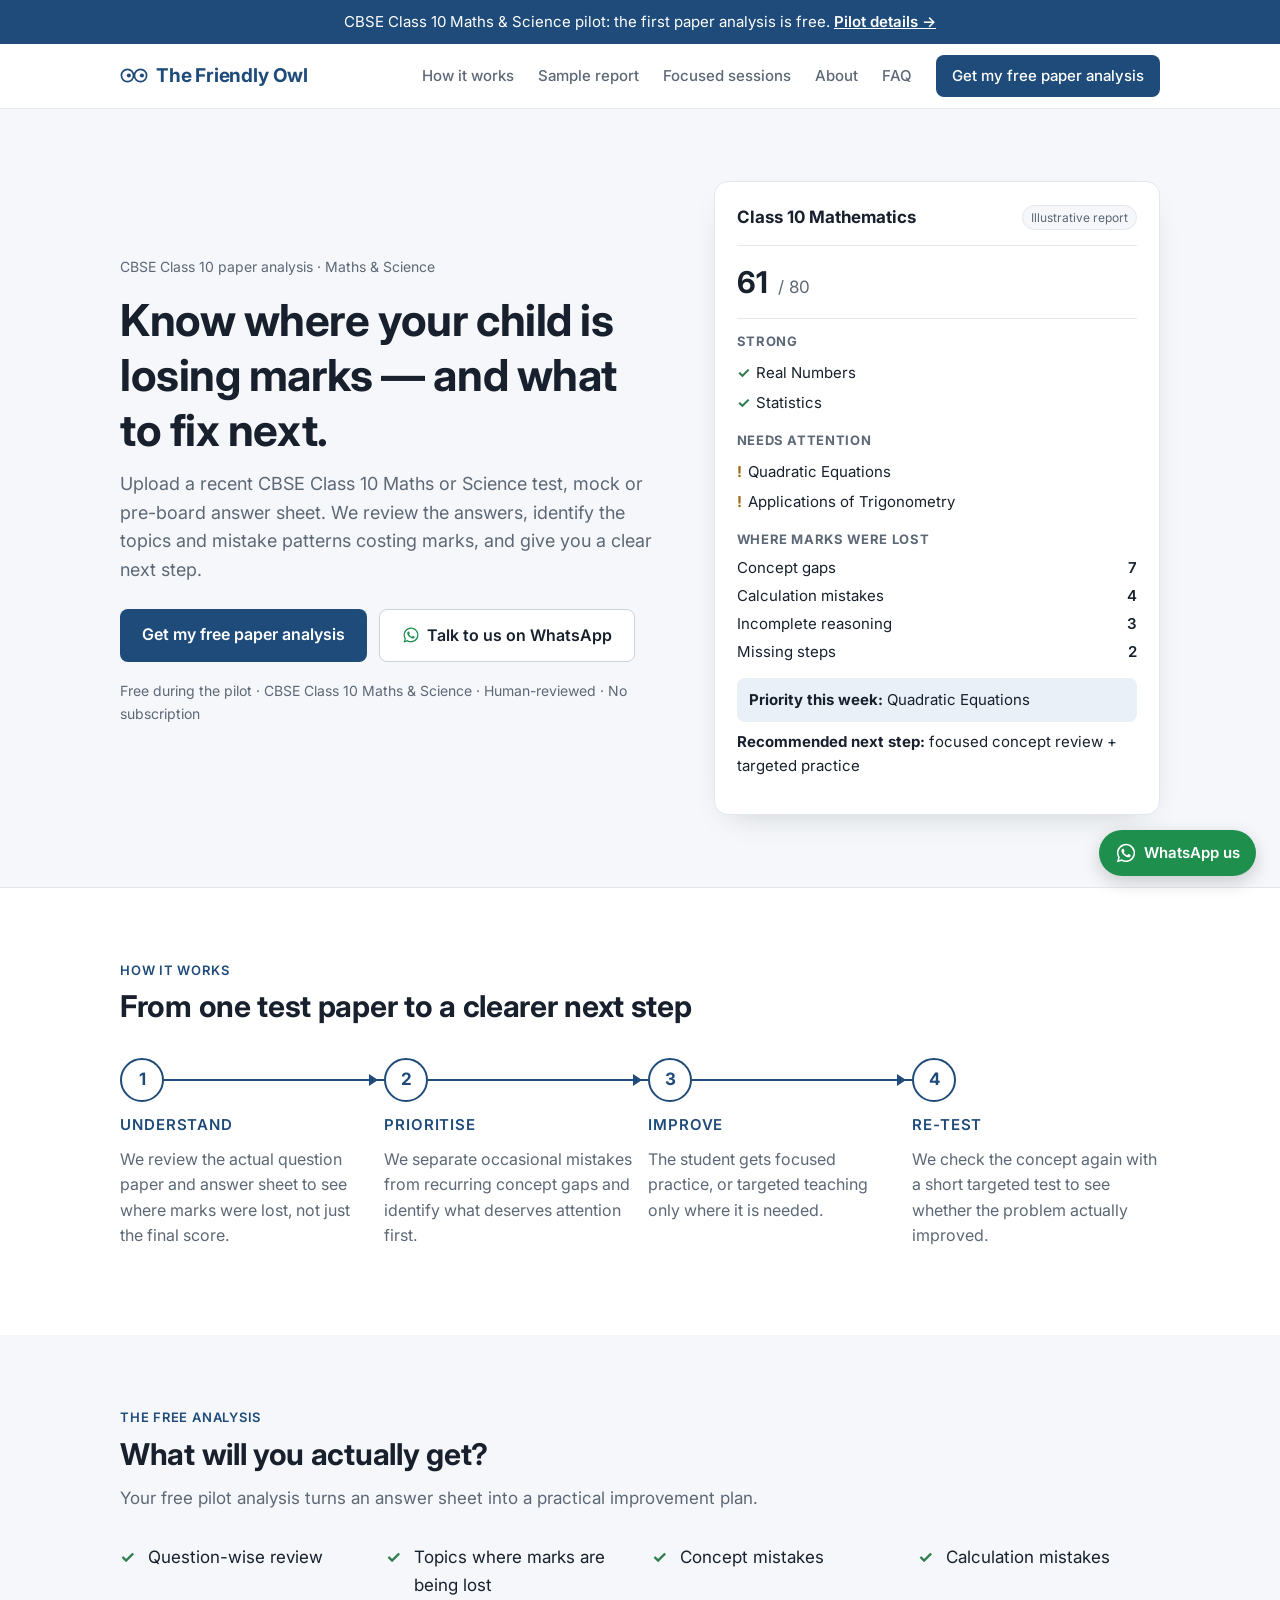
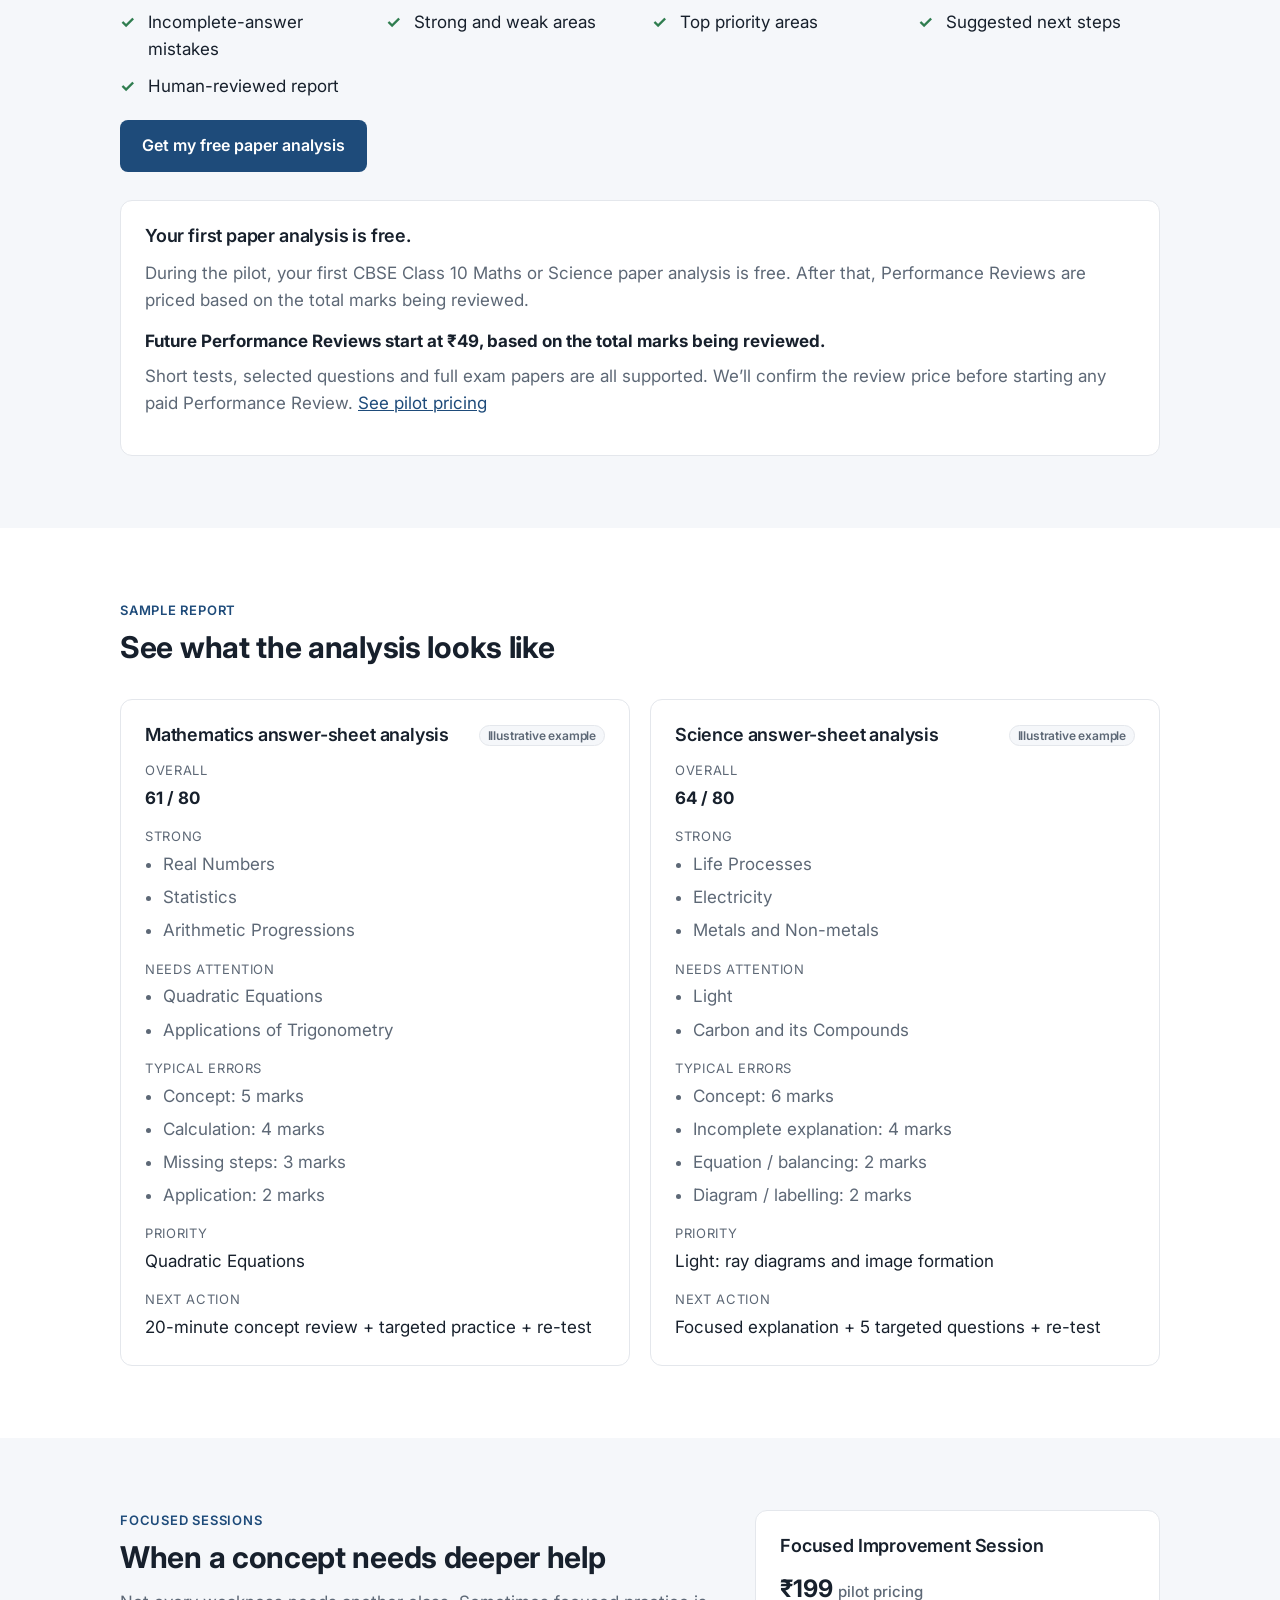
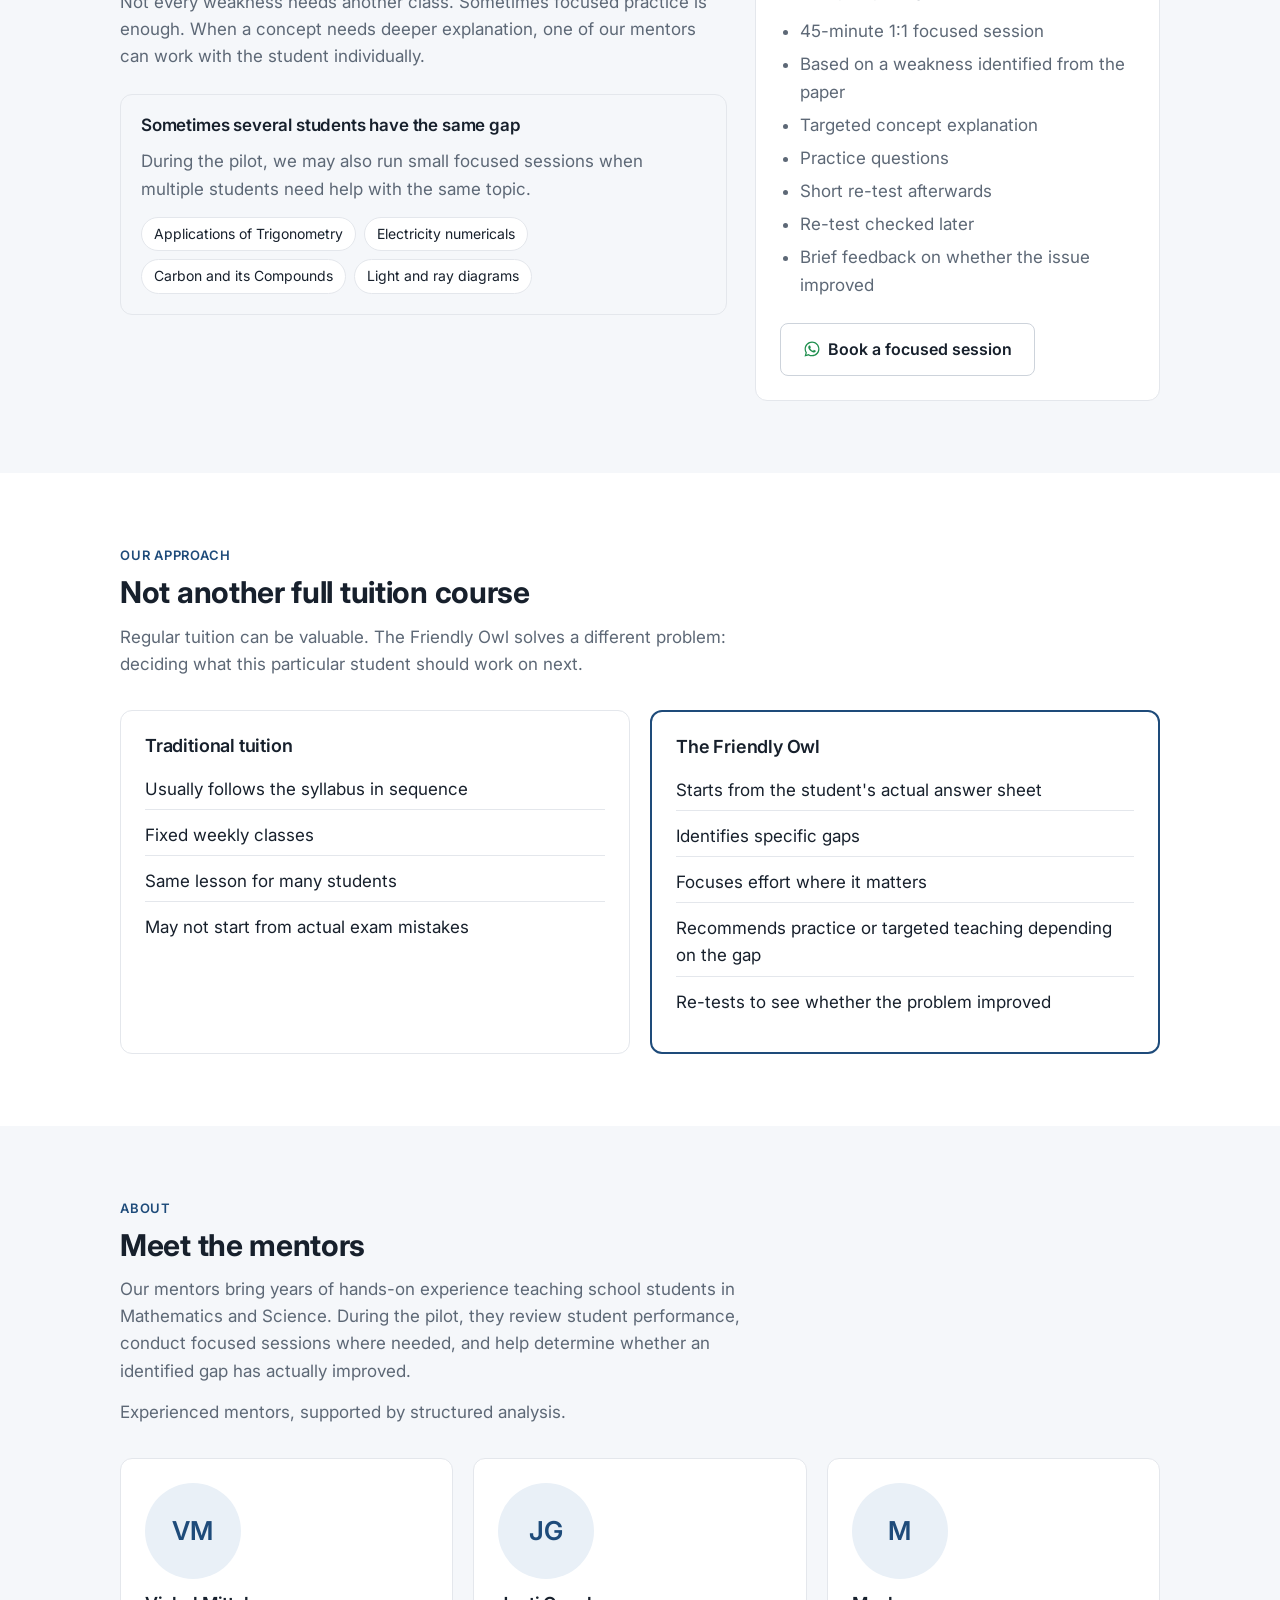
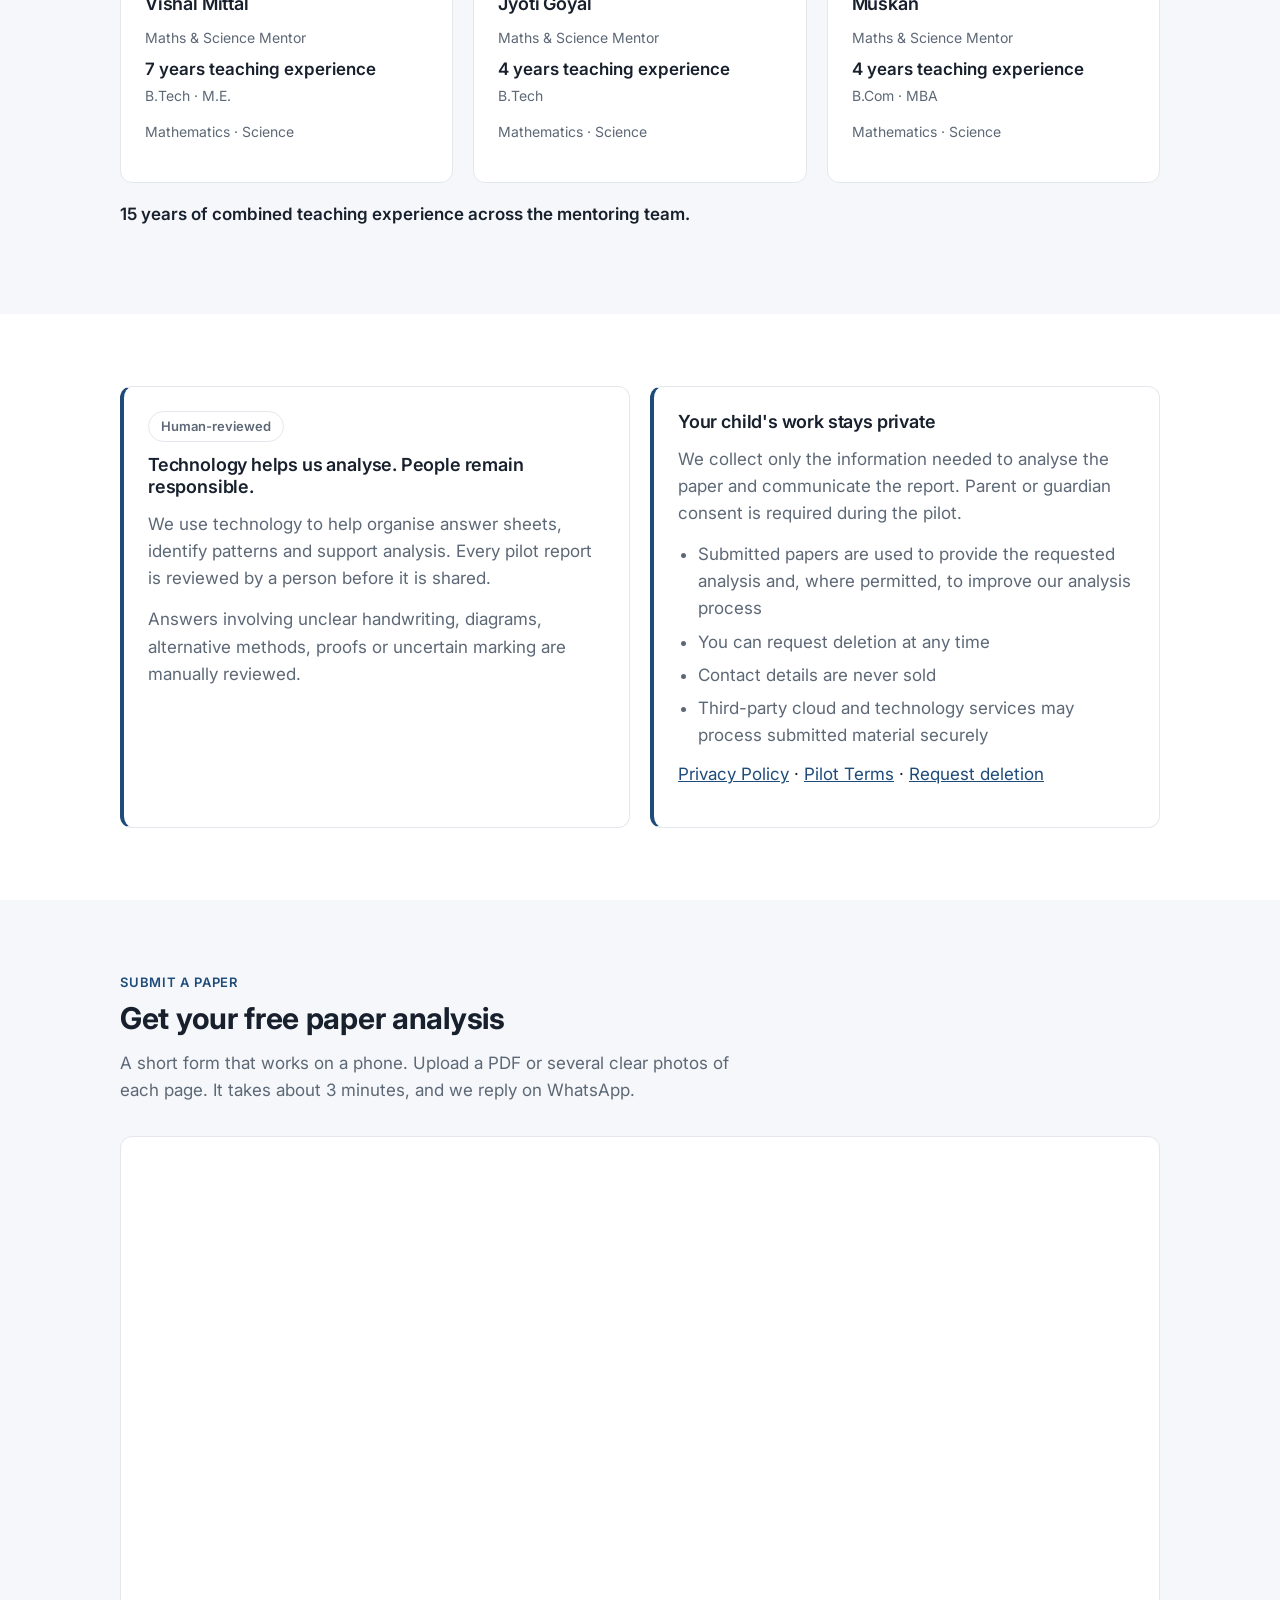
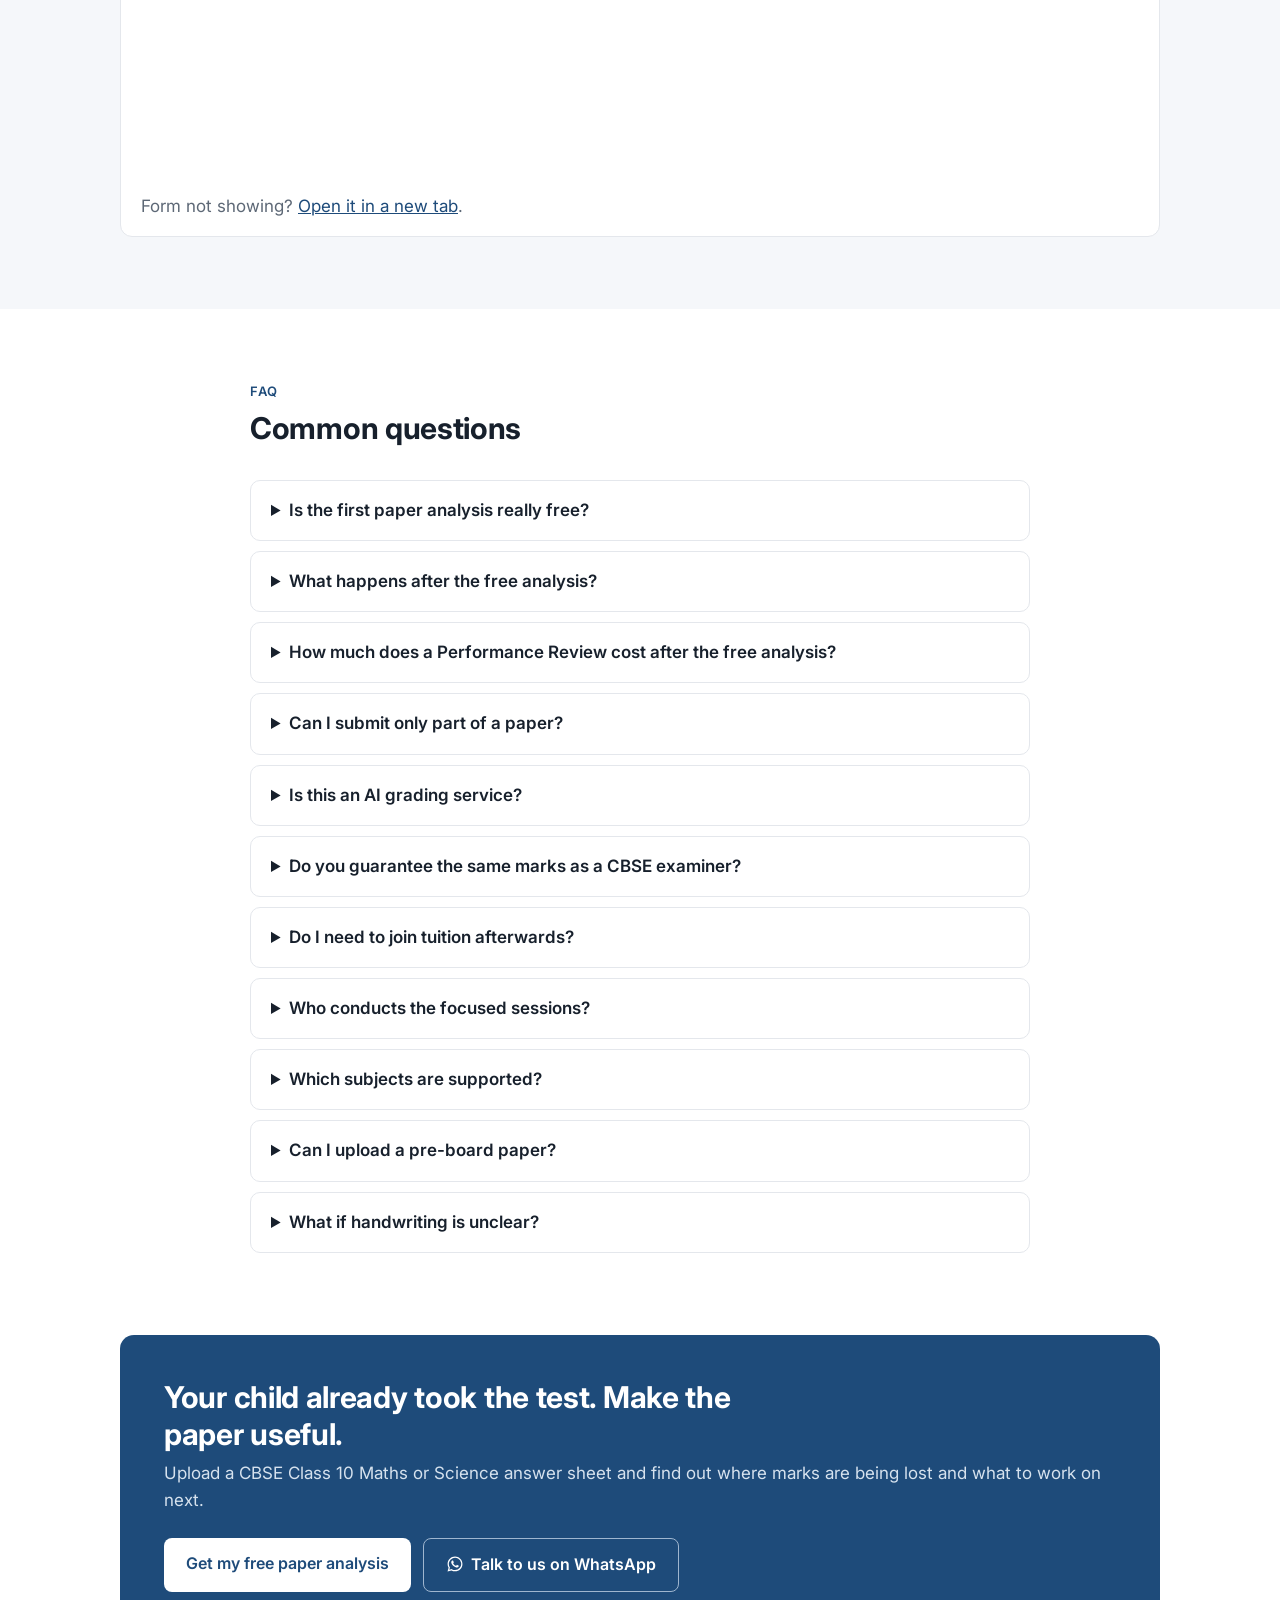
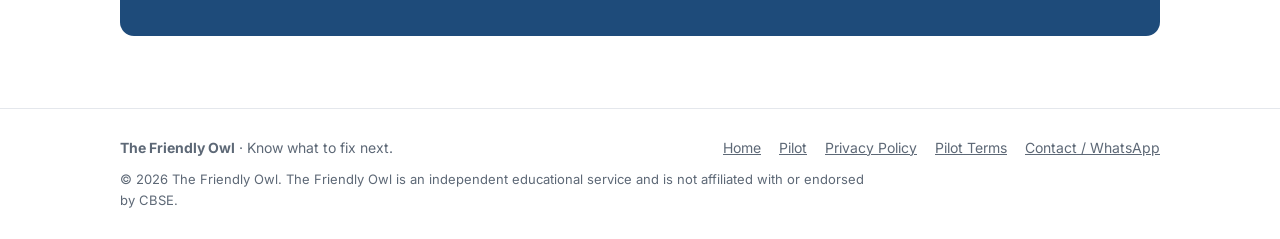
==== commit 697614d8: "Edit 6: pricing and FAQ wording, privacy sentence on how papers are used Co-Authored-By: Claude Opus" ====
--- a/index.html
+++ b/index.html
@@ -103,7 +103,7 @@
     <div class="card review-price">
       <div class="rp-main">
         <h3>Your first paper analysis is free.</h3>
-        <p class="muted">During the pilot, your first paper analysis is free. After that, Performance Reviews are priced based on the total marks being reviewed.</p>
+        <p class="muted">During the pilot, your first CBSE Class 10 Maths or Science paper analysis is free. After that, Performance Reviews are priced based on the total marks being reviewed.</p>
         <p class="rp-from"><strong>Future Performance Reviews start at ₹49, based on the total marks being reviewed.</strong></p>
         <p class="muted small">Short tests, selected questions and full exam papers are all supported. We’ll confirm the review price before starting any paid Performance Review. <a href="#faq-pricing">See pilot pricing</a></p>
       </div>
@@ -220,7 +220,7 @@
         <h3>Your child's work stays private</h3>
         <p class="muted">We collect only the information needed to analyse the paper and communicate the report. Parent or guardian consent is required during the pilot.</p>
         <ul>
-          <li>Papers are used to provide the service and improve the pilot</li>
+          <li>Submitted papers are used to provide the requested analysis and, where permitted, to improve our analysis process</li>
           <li>You can request deletion at any time</li>
           <li>Contact details are never sold</li>
           <li>Third-party cloud and technology services may process submitted material securely</li>
@@ -261,10 +261,10 @@
       <div class="label">FAQ</div>
       <h2>Common questions</h2>
     </div>
-    <details><summary>Is the paper analysis really free?</summary><p>Yes. During the pilot, one student’s first CBSE Class 10 Maths or Science paper analysis is free. You can submit selected questions, a short test or a complete paper.</p></details>
-    <details><summary>What happens after the free analysis?</summary><p>Later papers are checked as Performance Reviews, priced based on the total marks being reviewed. Smaller tests cost less than full exam papers. Booking a Focused Improvement Session is always optional.</p></details>
+    <details><summary>Is the first paper analysis really free?</summary><p>Yes. During the pilot, the first CBSE Class 10 Maths or Science paper analysis for a student is free.</p></details>
+    <details><summary>What happens after the free analysis?</summary><p>Future Performance Reviews are paid and are priced based on the total marks being reviewed. Smaller tests and selected questions cost less than full exam papers.</p></details>
     <details id="faq-pricing"><summary>How much does a Performance Review cost after the free analysis?</summary><p>Pilot pricing is based on the total marks being reviewed:</p><ul class="slabs"><li><span>Up to 20 marks</span><b>₹49</b></li><li><span>21–40 marks</span><b>₹79</b></li><li><span>41–60 marks</span><b>₹119</b></li><li><span>61–80 marks</span><b>₹149</b></li></ul><p>We confirm the price before starting the review. The same pricing applies to Maths and Science. If the marks aren’t clear on the paper, we confirm the price after checking your submission.</p></details>
-    <details><summary>Can I submit only a few questions instead of a full paper?</summary><p>Yes. You can submit a chapter test, selected questions or part of an exam. Pricing is based on the total marks being reviewed.</p></details>
+    <details><summary>Can I submit only part of a paper?</summary><p>Yes. You can submit selected questions, a chapter test or part of an exam. Pricing for future Performance Reviews is based on the total marks being reviewed.</p></details>
     <details><summary>Is this an AI grading service?</summary><p>No. Technology helps us analyse papers, but every pilot report is human-reviewed. The goal is not simply to assign marks. It is to identify where marks are being lost and what the student should work on next.</p></details>
     <details><summary>Do you guarantee the same marks as a CBSE examiner?</summary><p>No. School and board marking can involve examiner judgment. We use CBSE-style marking principles and focus primarily on identifying learning and answer-writing gaps.</p></details>
     <details><summary>Do I need to join tuition afterwards?</summary><p>No. The report may recommend practice, revision or a focused teaching session, depending on the gap.</p></details>
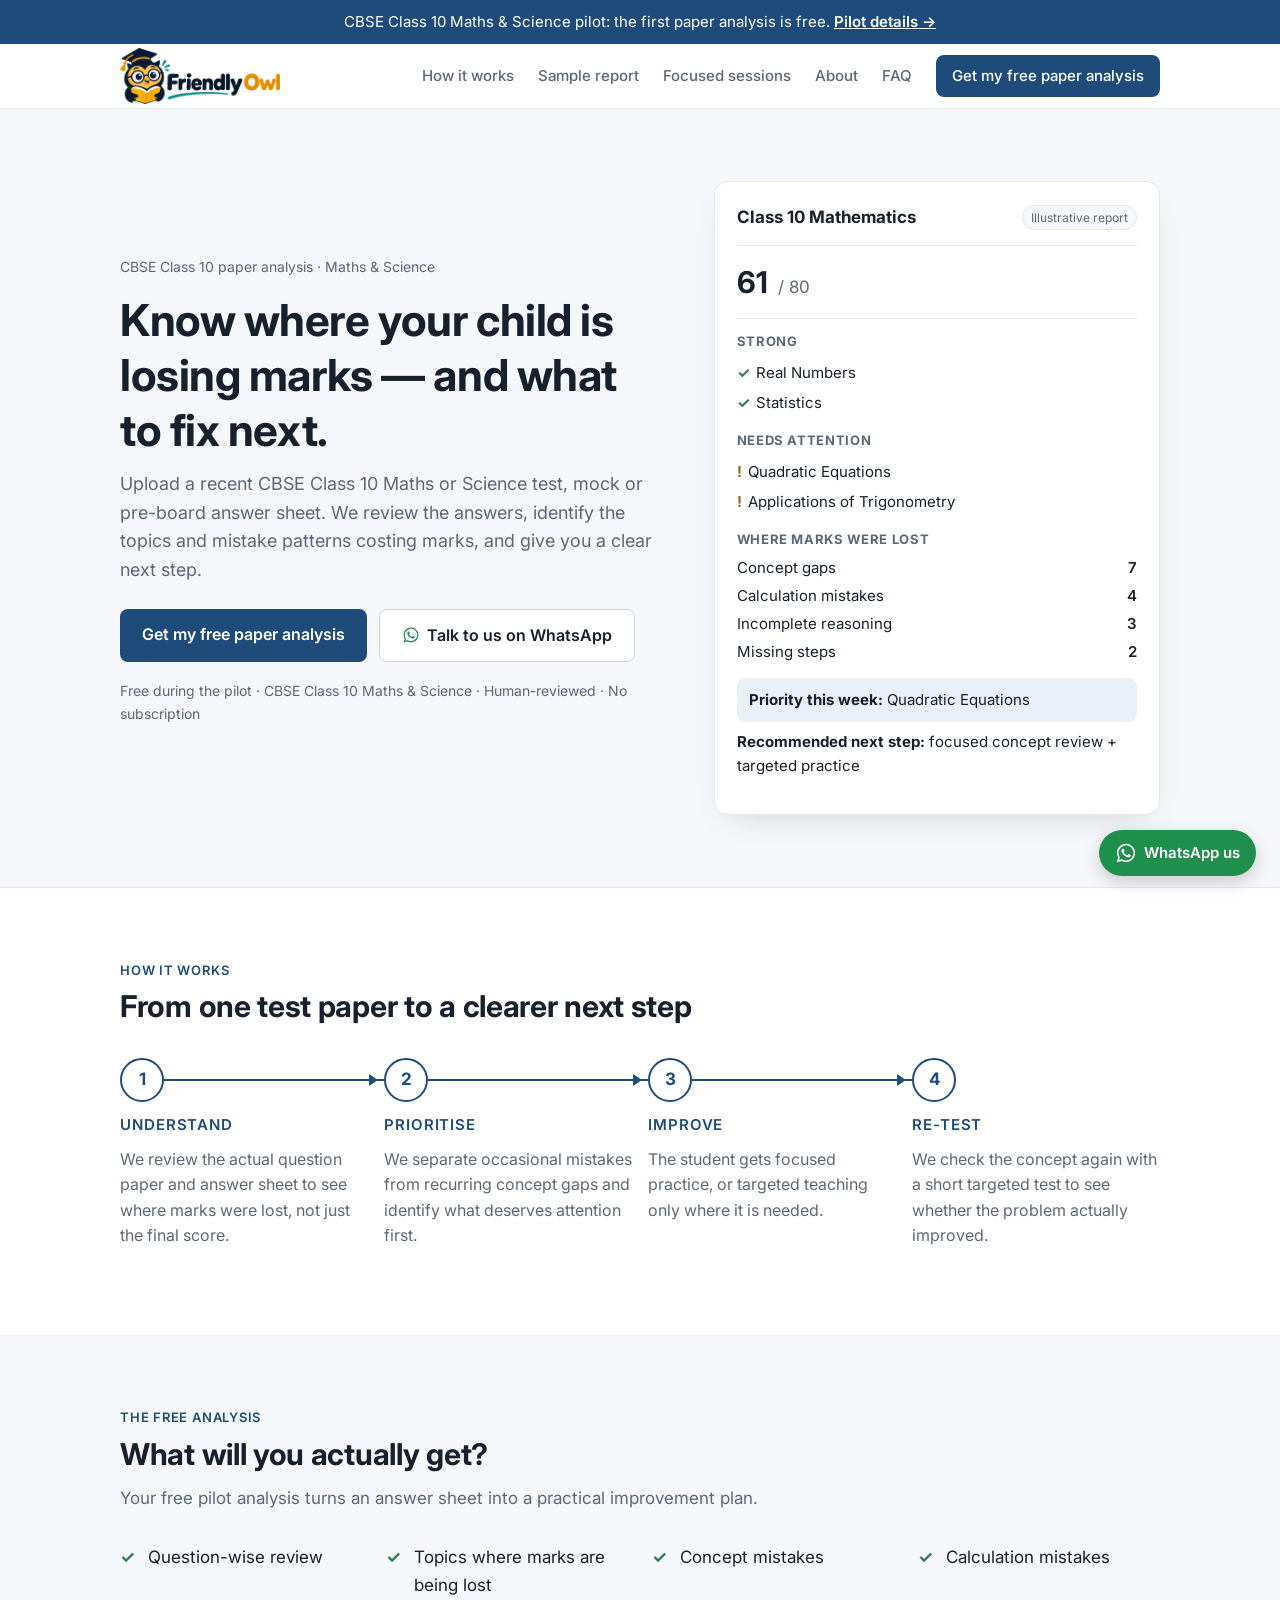
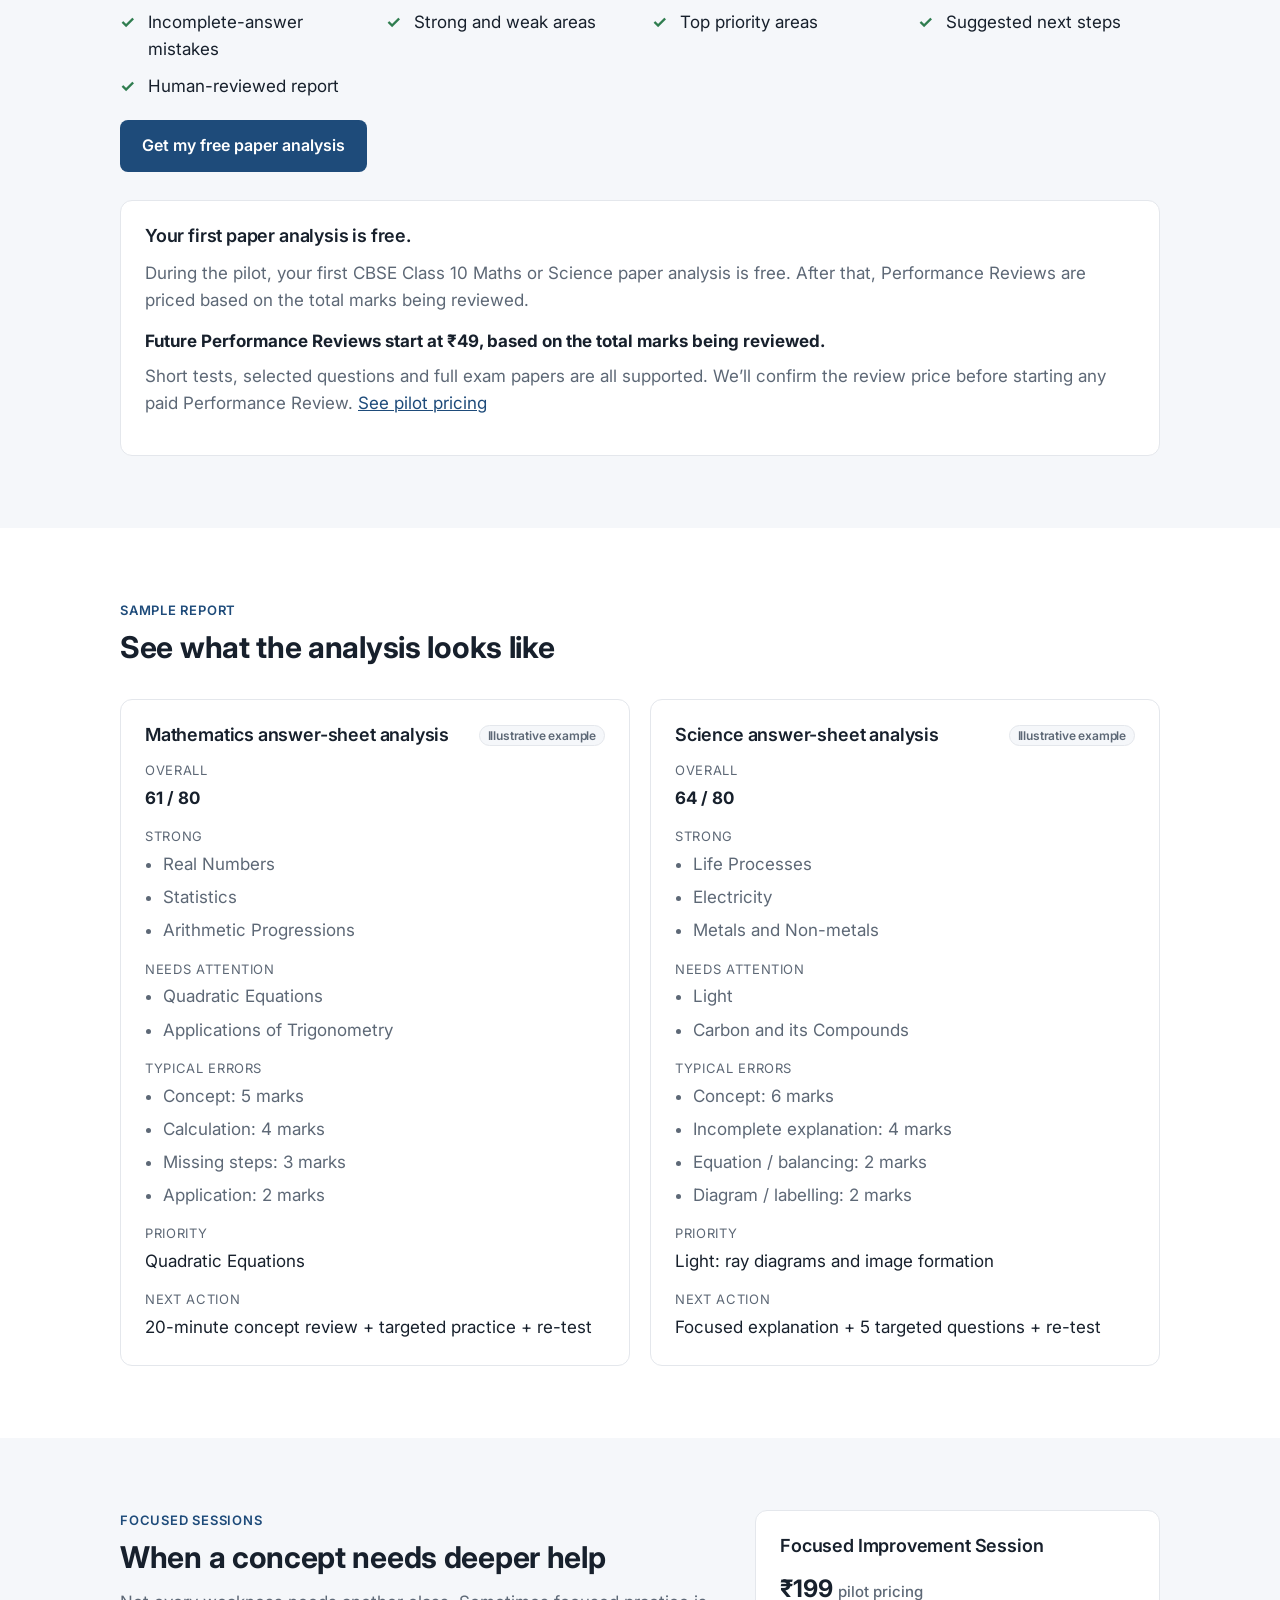
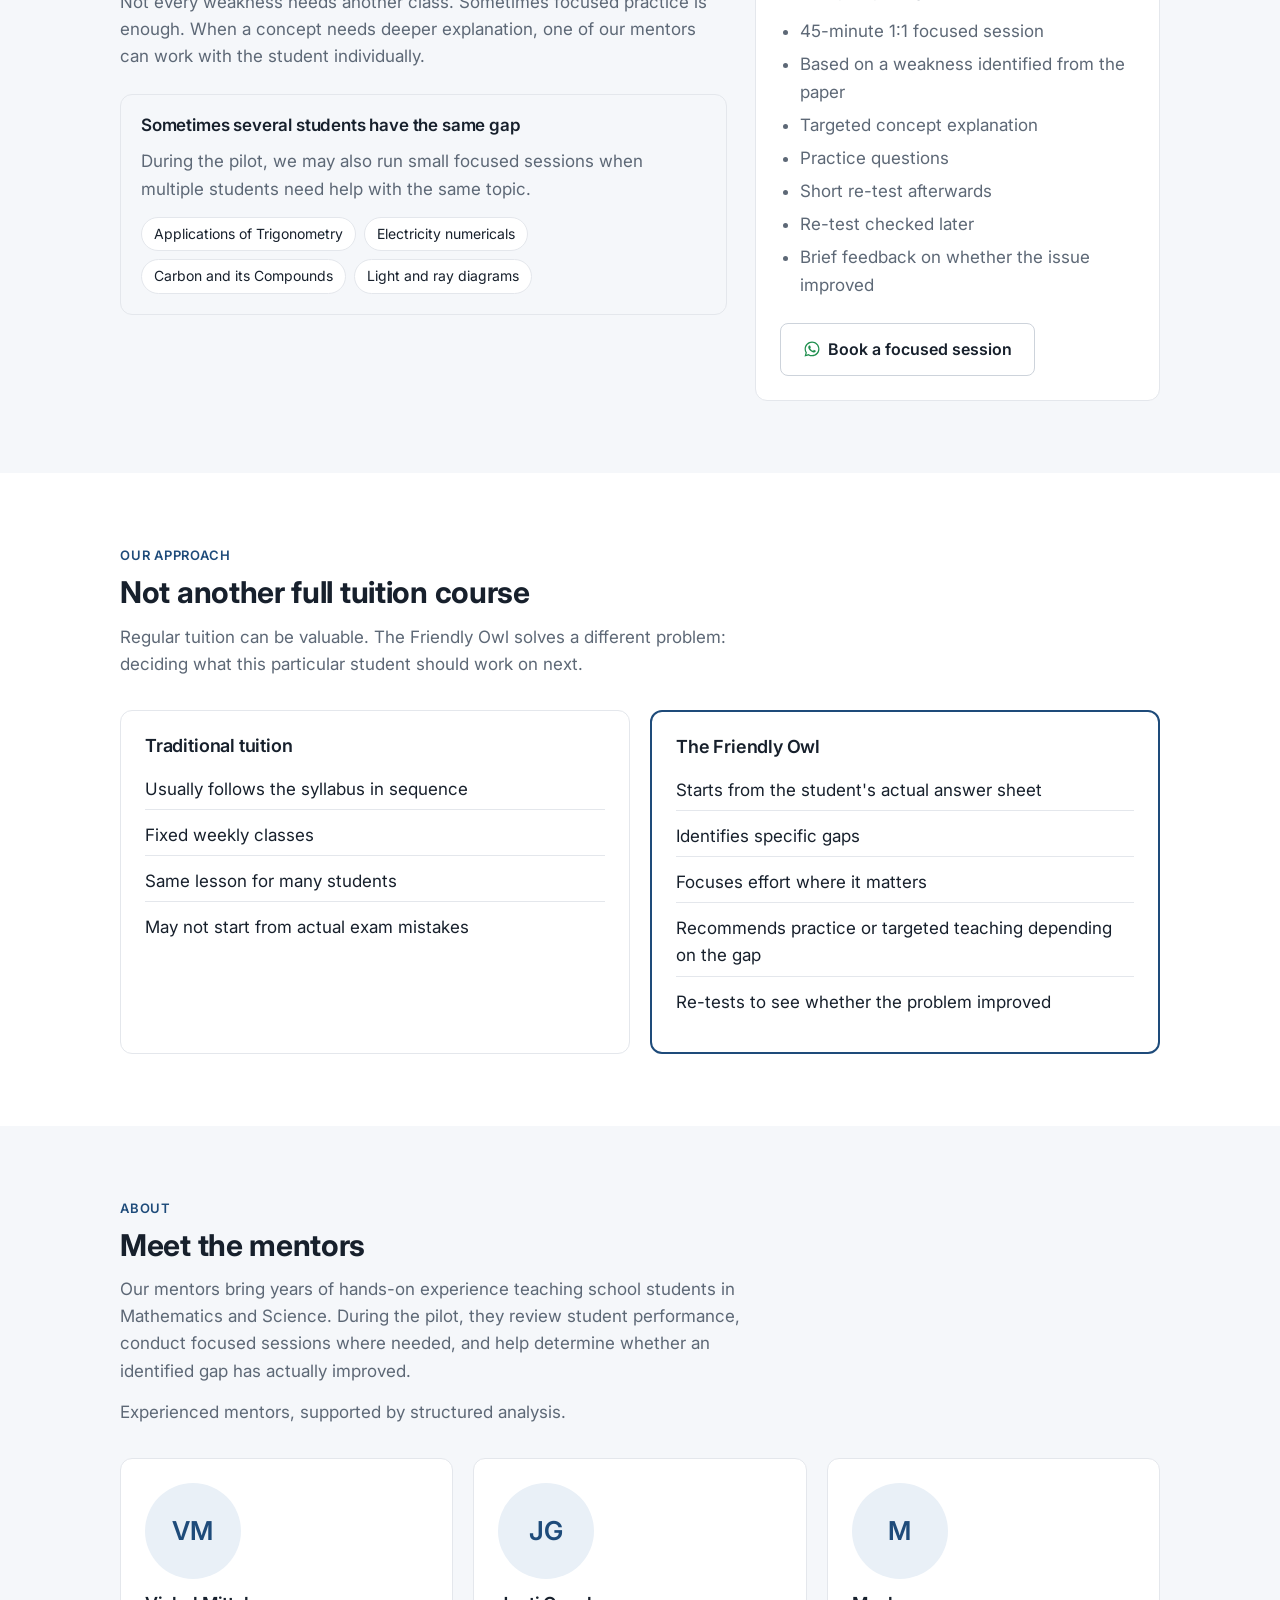
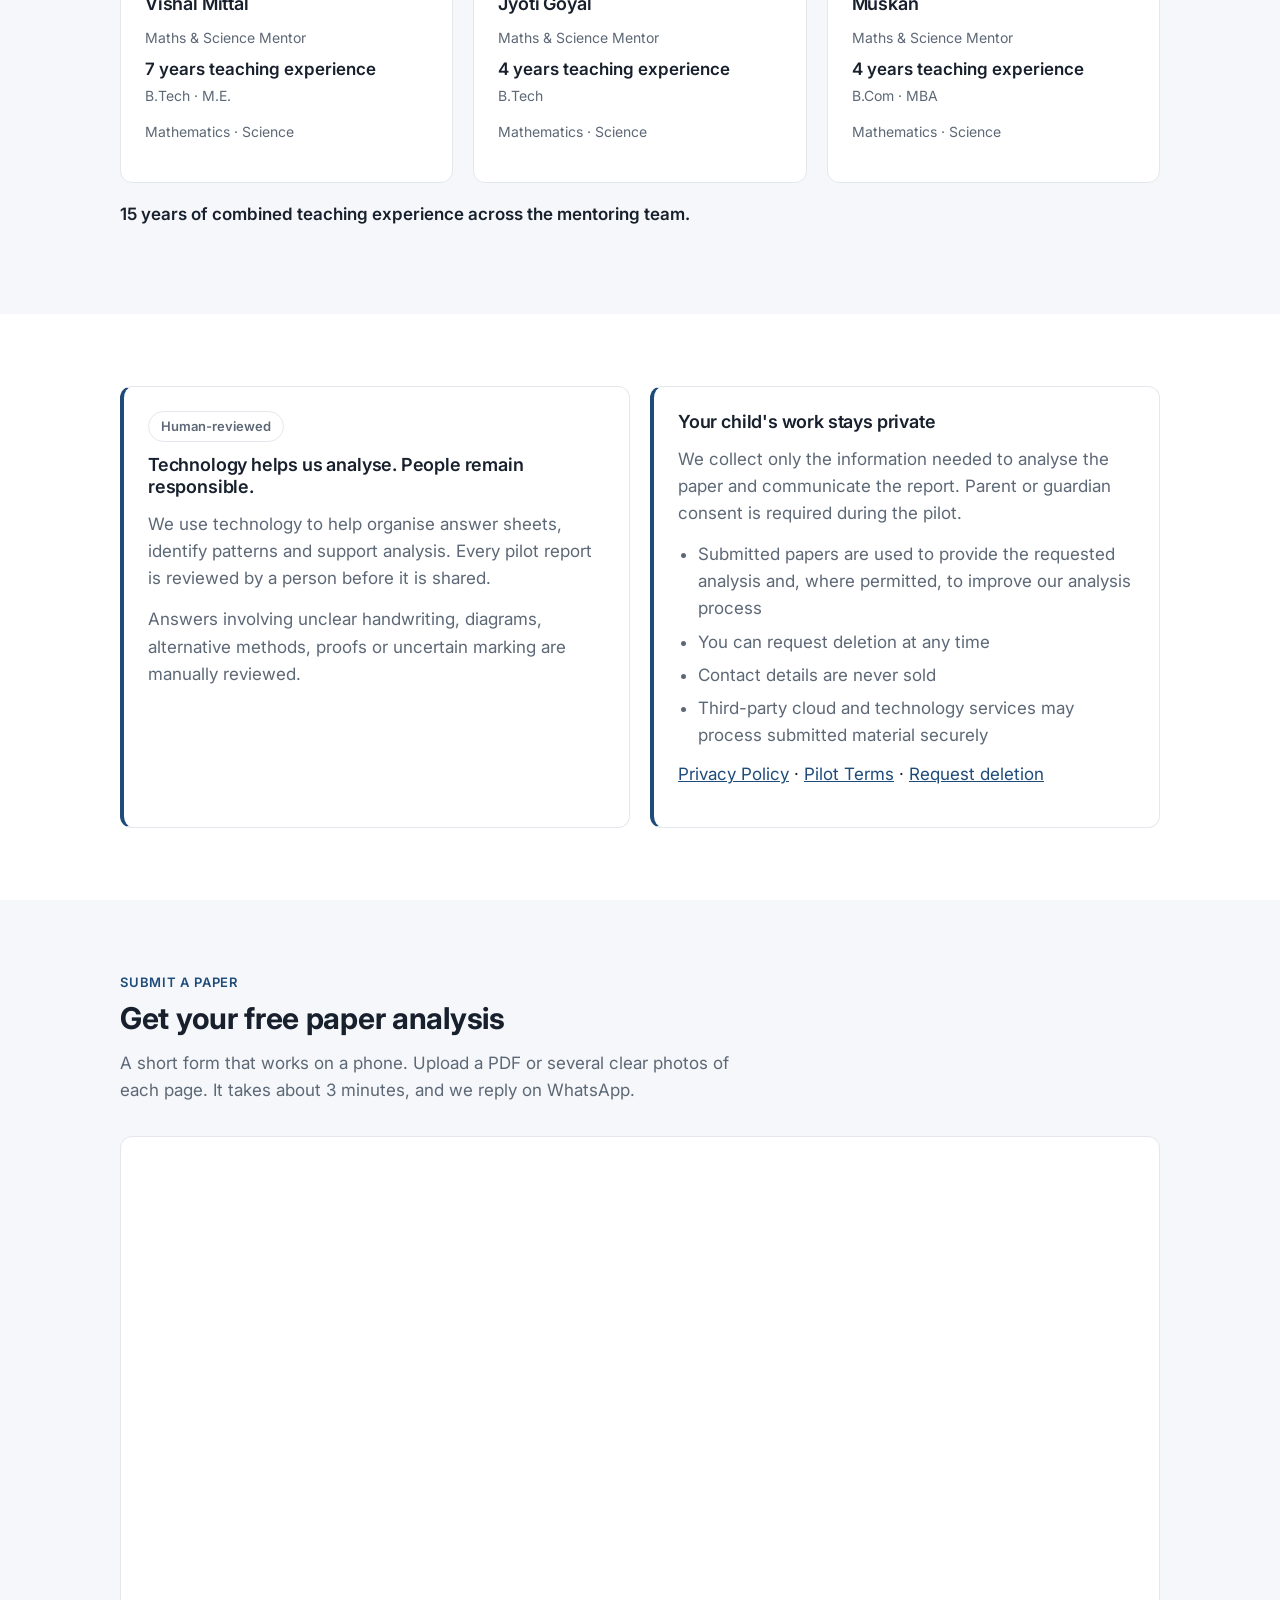
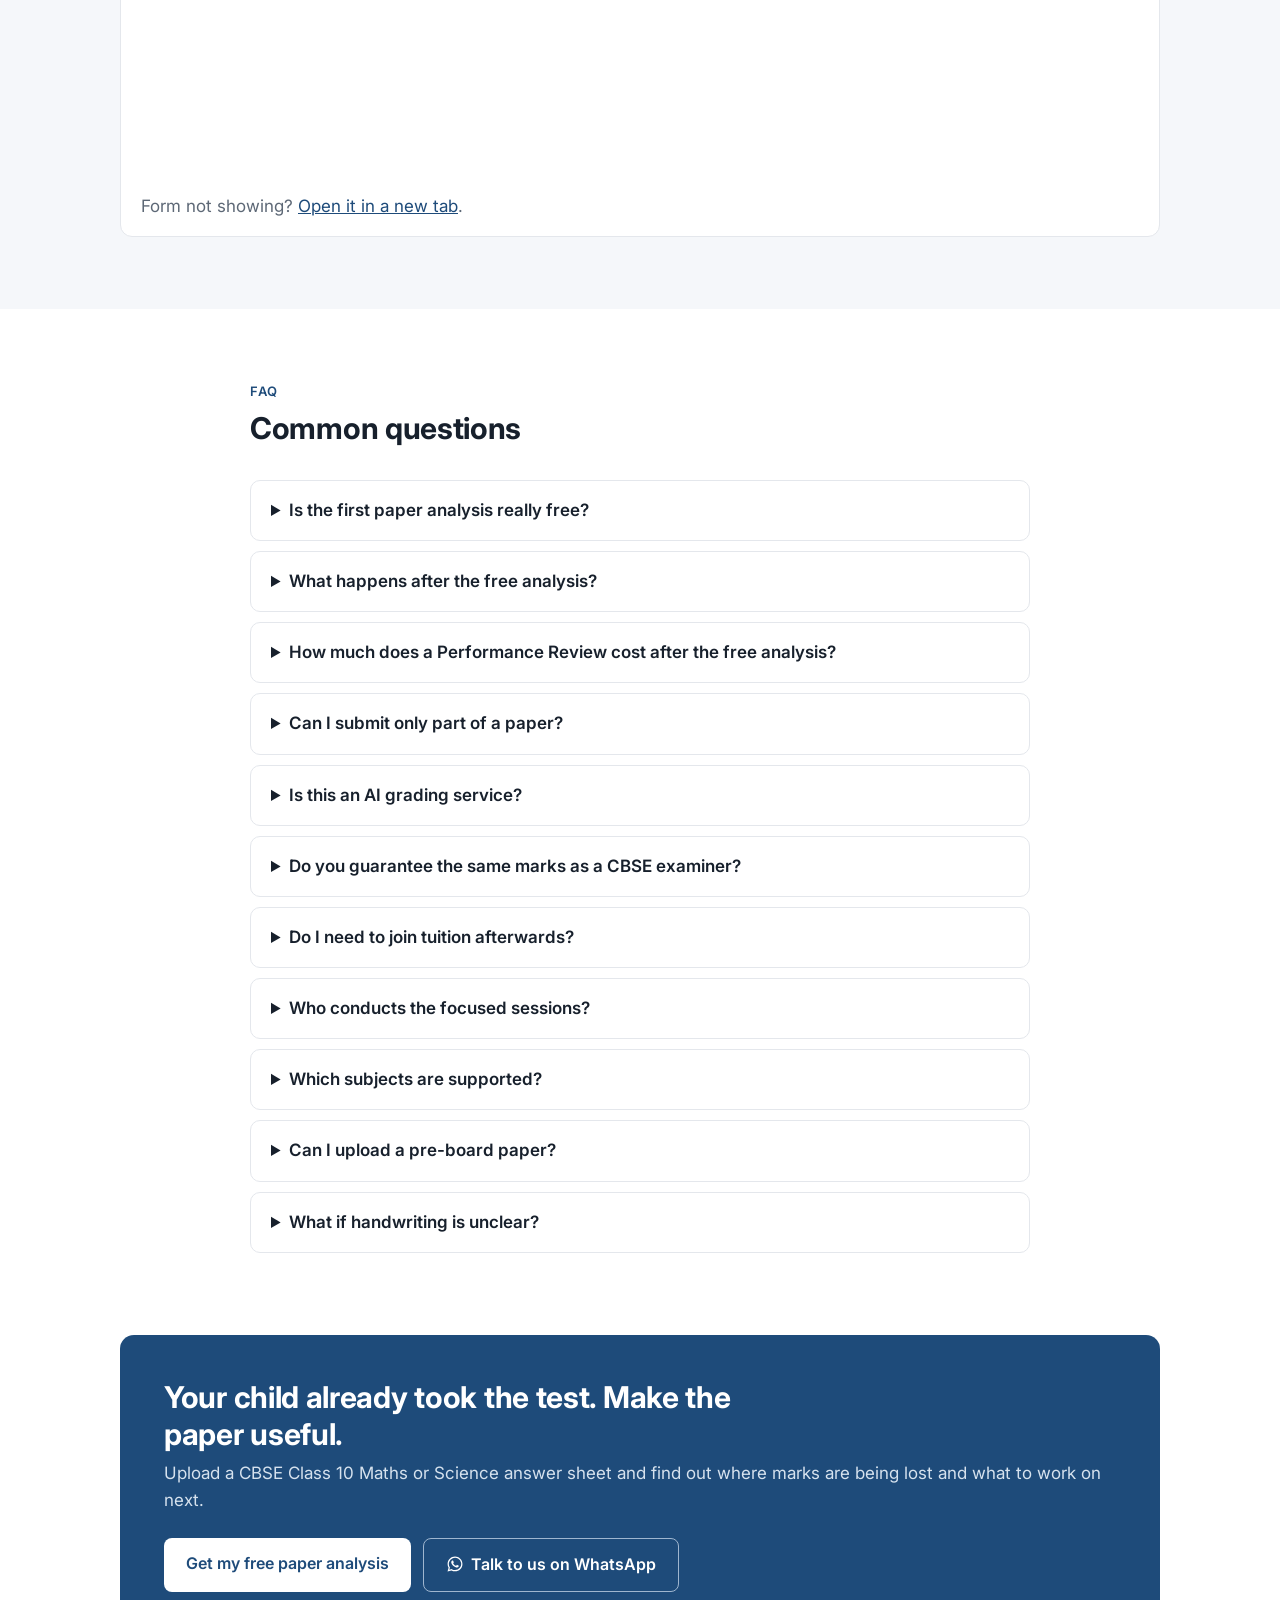
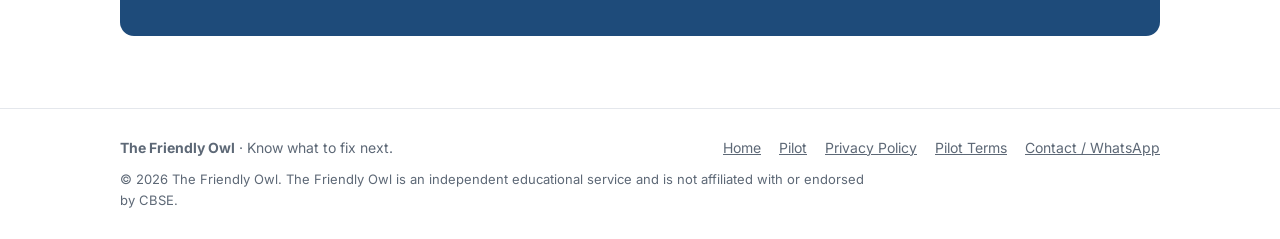
==== commit 1b4a7497: "Use the new Friendly Owl logo in the header, add favicon and link-preview image Co-Authored-By: Clau" ====
--- a/index.html
+++ b/index.html
@@ -10,12 +10,18 @@
 <meta property="og:site_name" content="The Friendly Owl">
 <meta property="og:title" content="The Friendly Owl — Know what to fix next.">
 <meta property="og:description" content="Human-reviewed CBSE Class 10 Maths &amp; Science paper analysis that helps students understand where marks are being lost and what to work on next.">
-<meta name="twitter:card" content="summary">
+<meta property="og:image" content="https://thefriendlyowl.github.io/img/share.jpg">
+<meta property="og:image:width" content="1200">
+<meta property="og:image:height" content="630">
+<meta name="twitter:card" content="summary_large_image">
+<meta name="twitter:image" content="https://thefriendlyowl.github.io/img/share.jpg">
 <meta name="twitter:title" content="The Friendly Owl — Know what to fix next.">
 <meta name="twitter:description" content="Human-reviewed CBSE Class 10 Maths &amp; Science paper analysis that helps students understand where marks are being lost and what to work on next.">
 <link rel="preconnect" href="https://fonts.googleapis.com">
 <link href="https://fonts.googleapis.com/css2?family=Inter:wght@400;500;600;700&display=swap" rel="stylesheet">
 <link rel="stylesheet" href="style.css">
+<link rel="icon" type="image/png" href="img/favicon.png">
+<link rel="apple-touch-icon" href="img/owl-180.png">
 </head>
 <body>
 
@@ -24,7 +30,7 @@
 
 <nav aria-label="Main">
   <div class="wrap">
-    <a class="brand" href="index.html" aria-label="The Friendly Owl, home"><svg class="mark" viewBox="0 0 30 18" aria-hidden="true"><circle cx="8" cy="9" r="6.5"/><circle cx="22" cy="9" r="6.5"/><circle class="pupil" cx="9.5" cy="9" r="2.2"/><circle class="pupil" cx="23.5" cy="9" r="2.2"/></svg><span data-text="brand">The Friendly Owl</span></a>
+    <a class="brand" href="index.html" aria-label="The Friendly Owl, home"><img class="logo" src="img/logo.png" width="343" height="120" alt="The Friendly Owl"></a>
     <div class="links">
       <a href="#how">How it works</a>
       <a href="#sample">Sample report</a>
--- a/style.css
+++ b/style.css
@@ -244,3 +244,7 @@
 details .slabs li{font-size:15px}
 .review-price{grid-template-columns:1fr}
 details[id],section[id]{scroll-margin-top:84px}
+
+/* Logo image (Nov 2026) */
+.brand .logo{display:block;height:56px;width:auto}
+@media(max-width:480px){.brand .logo{height:40px}}
